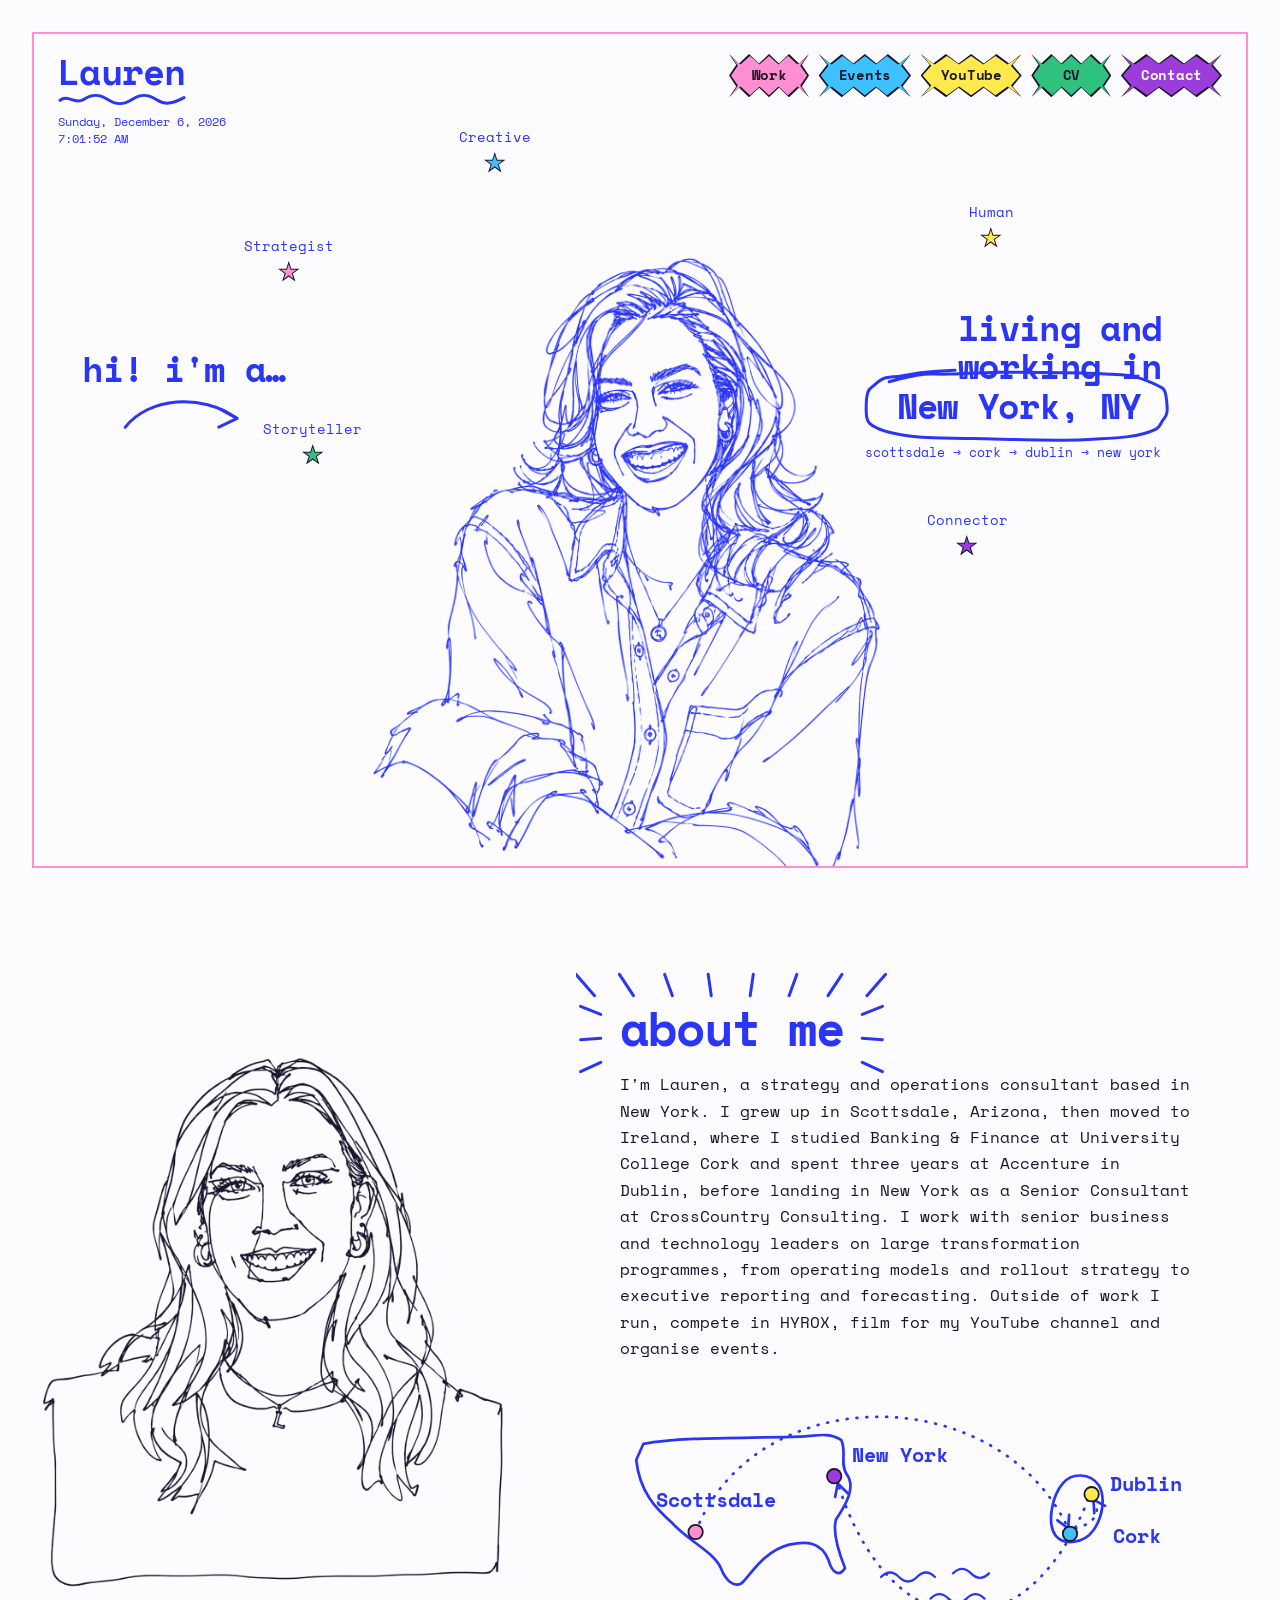
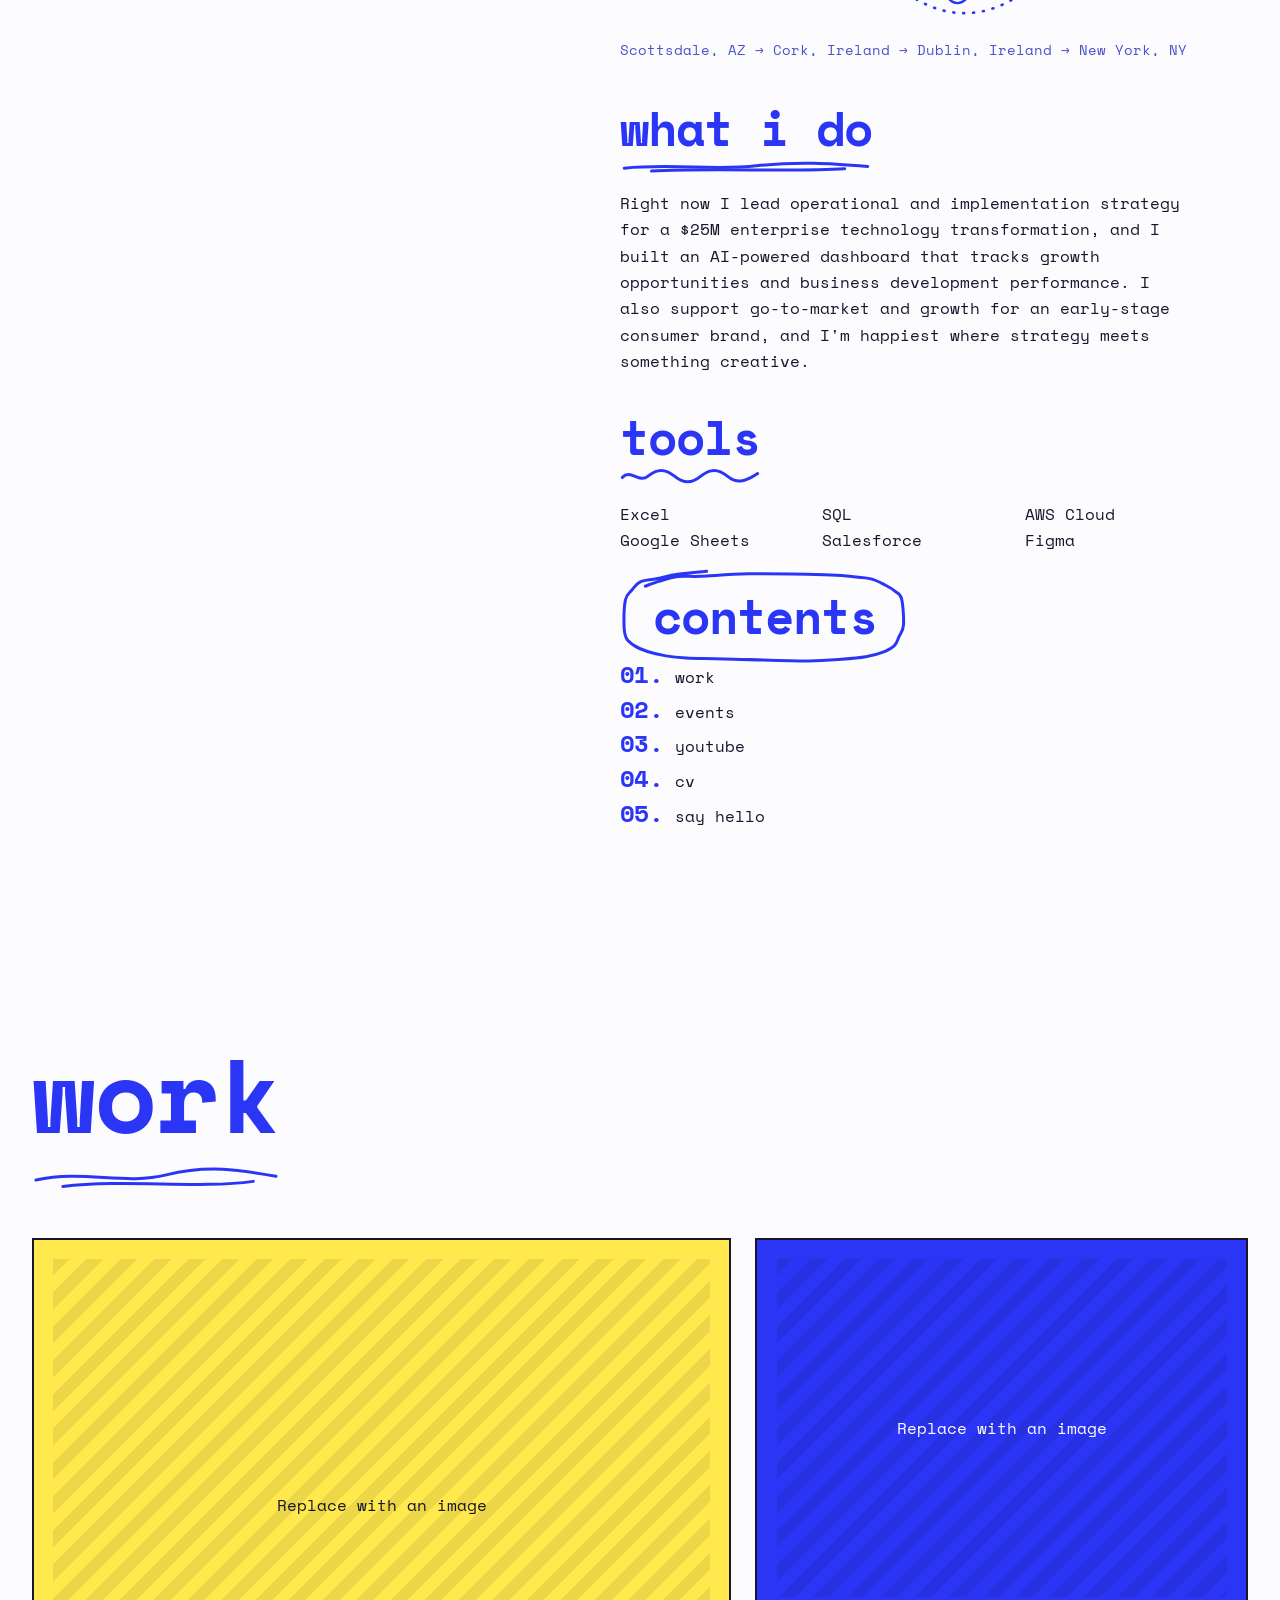
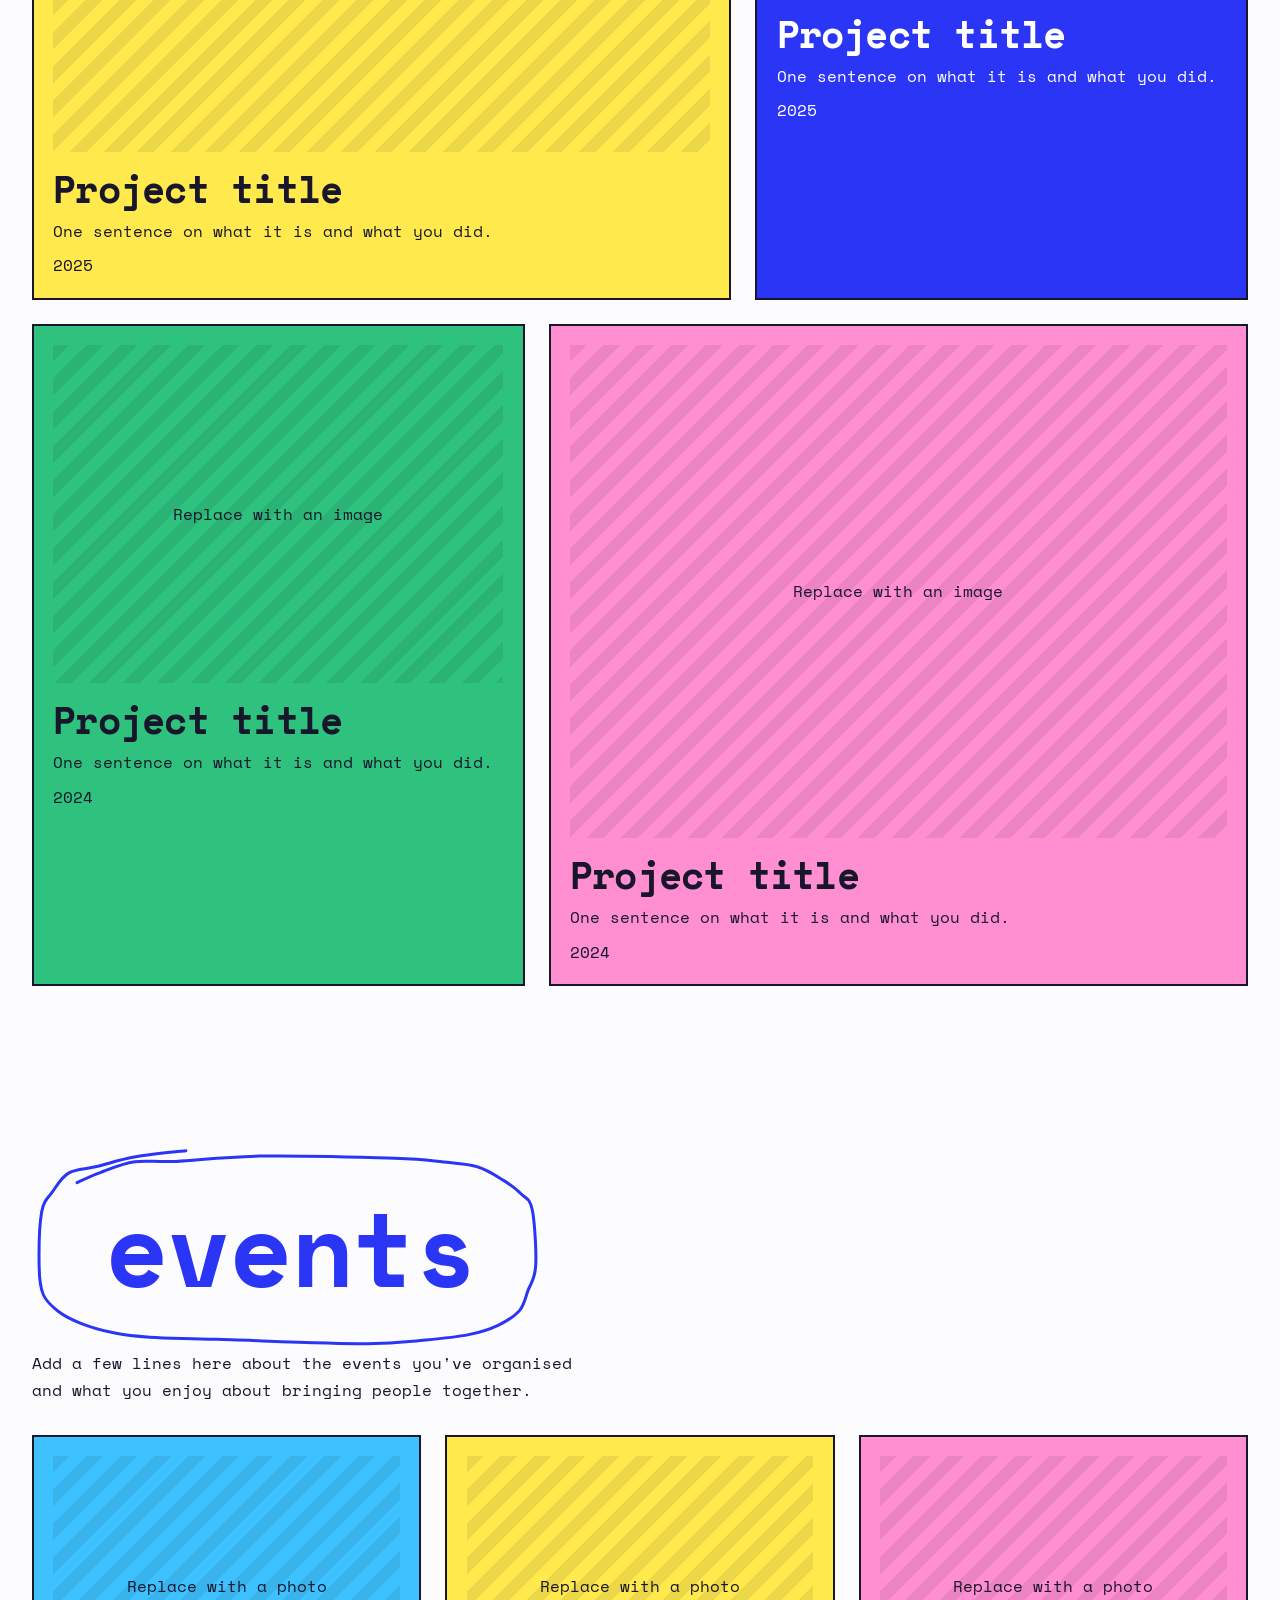
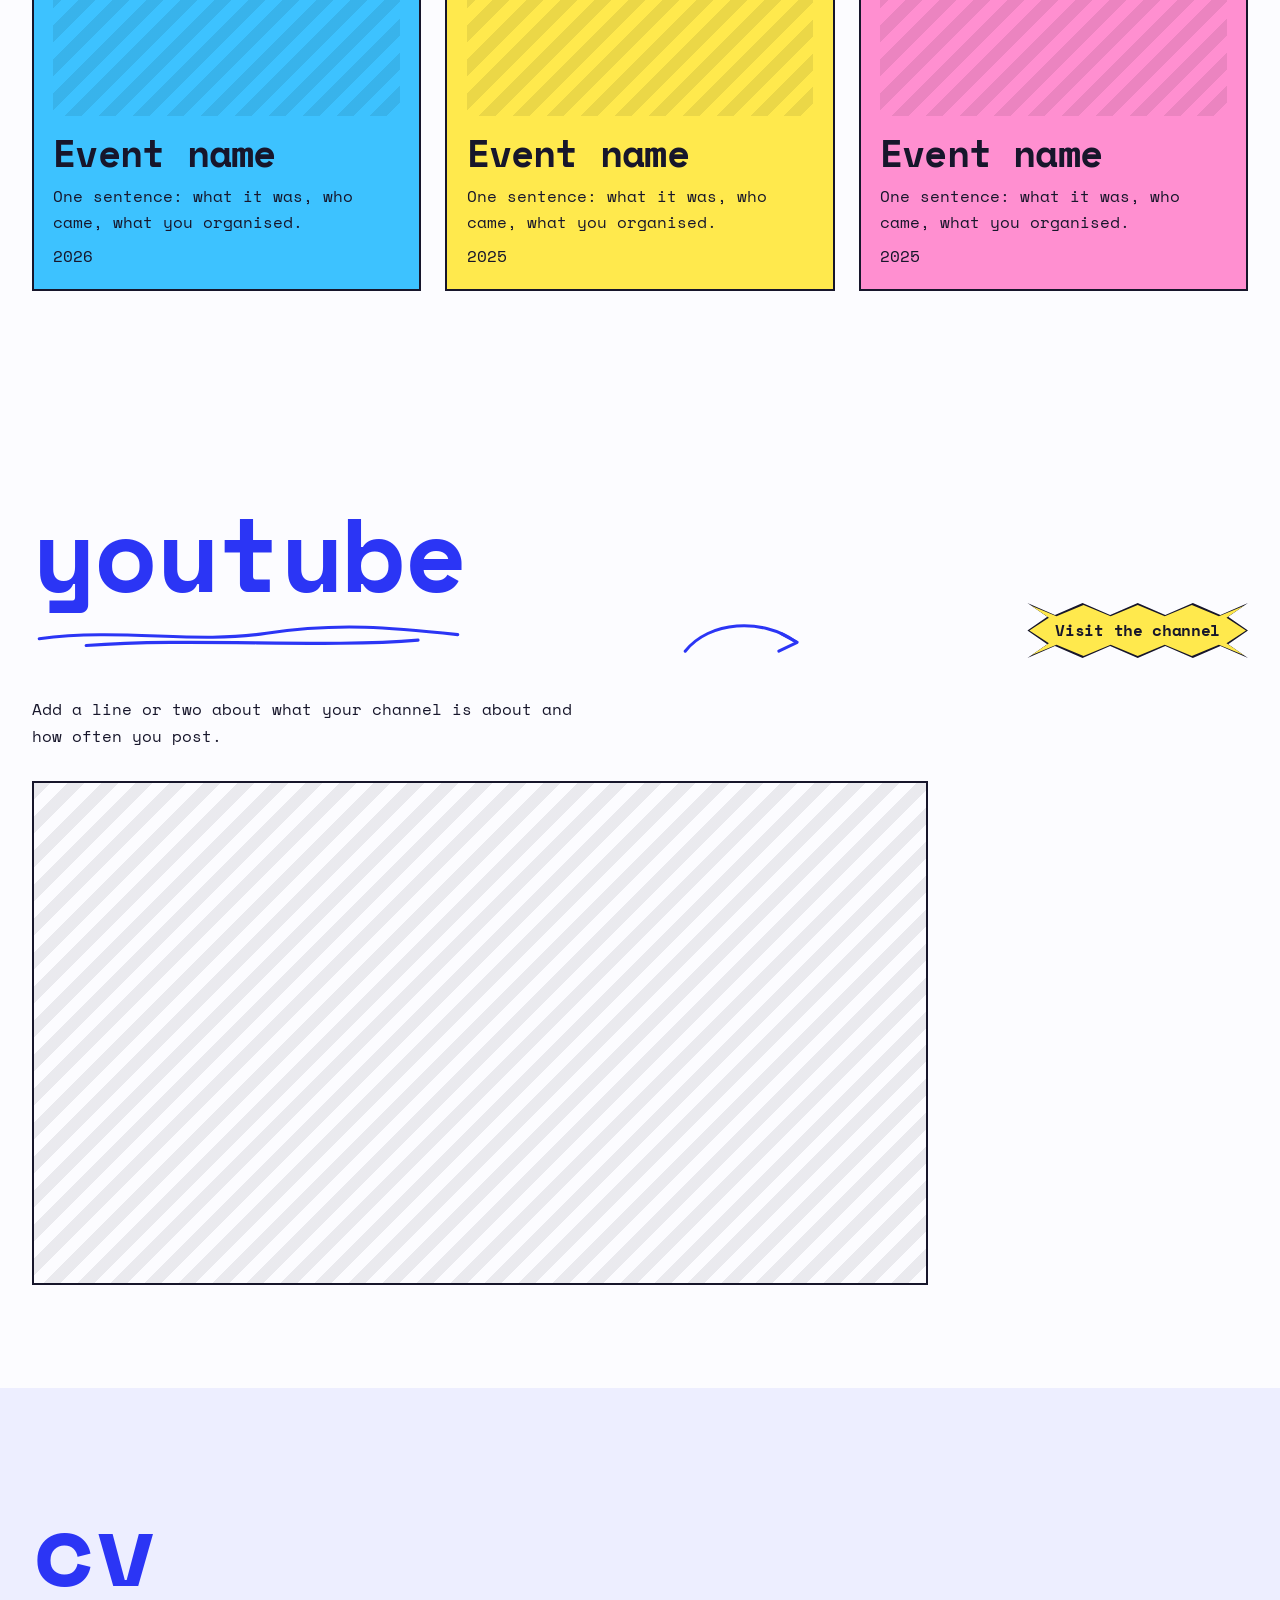
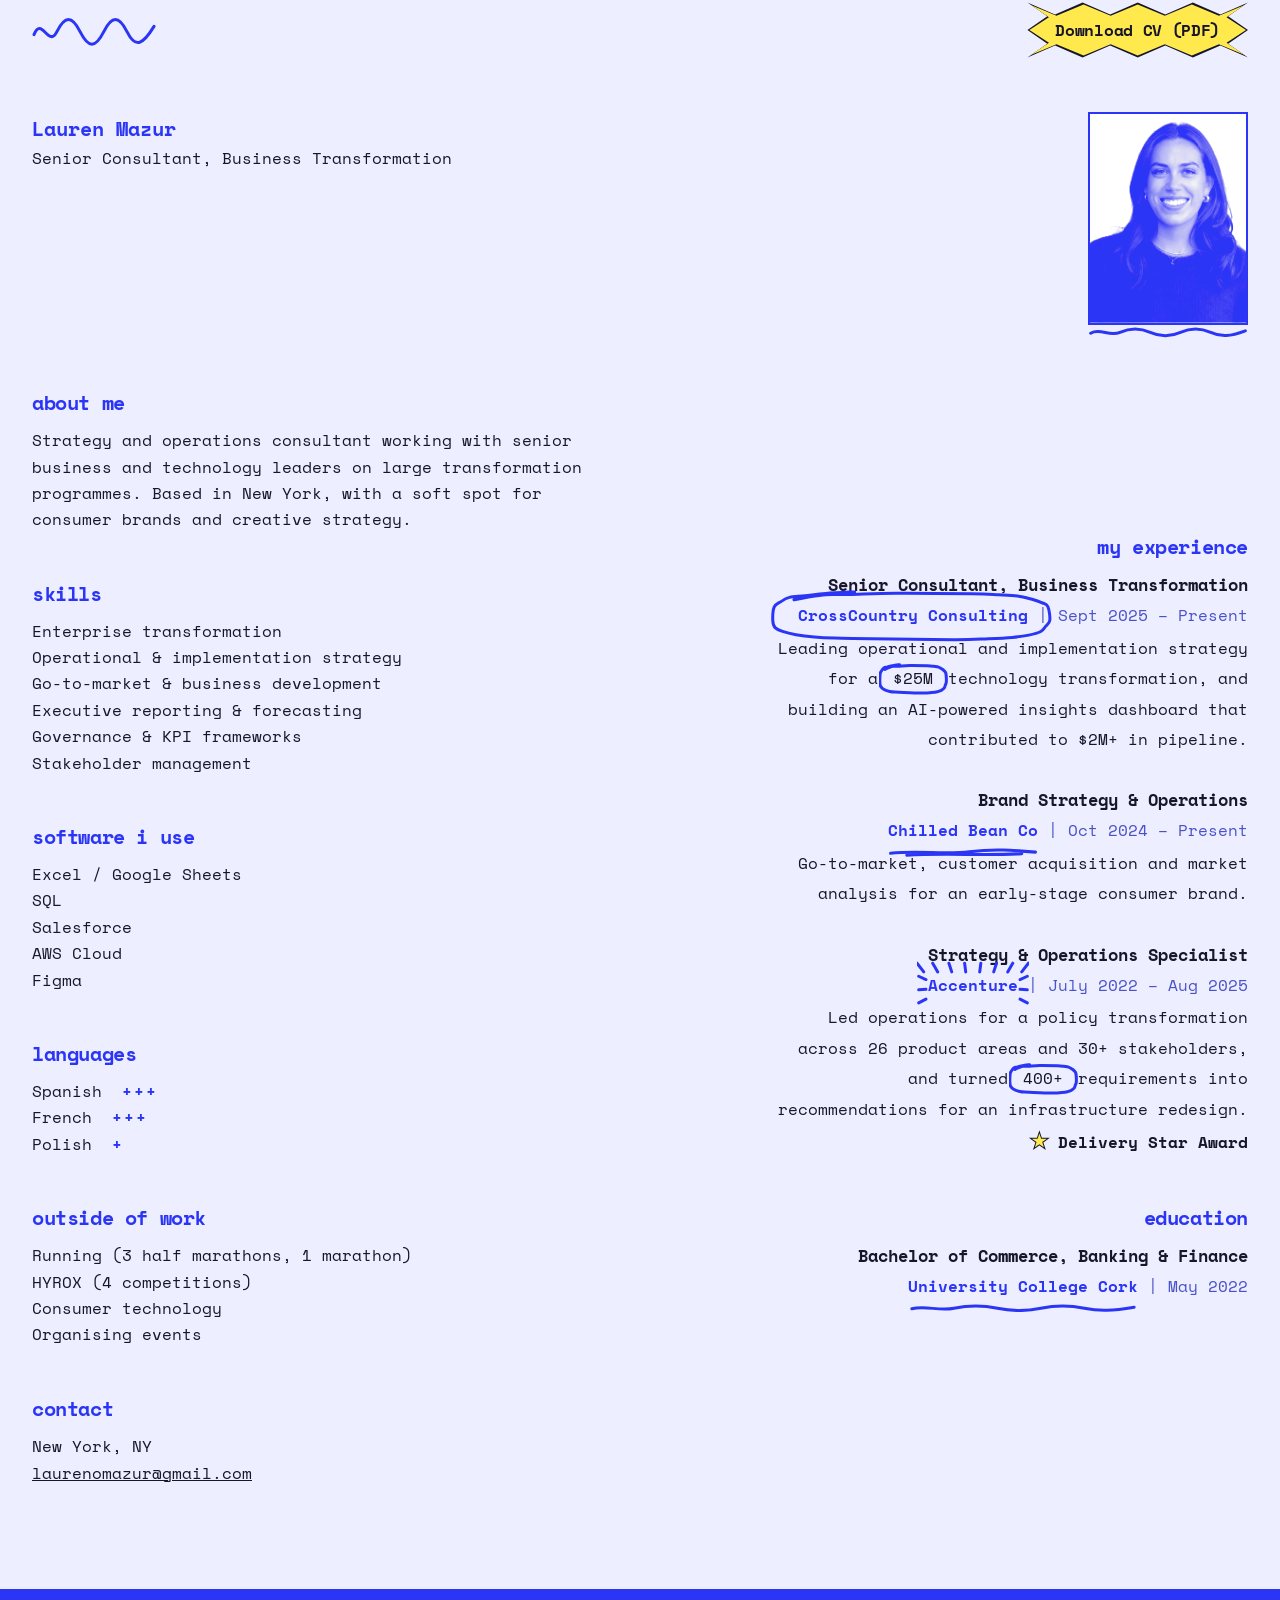
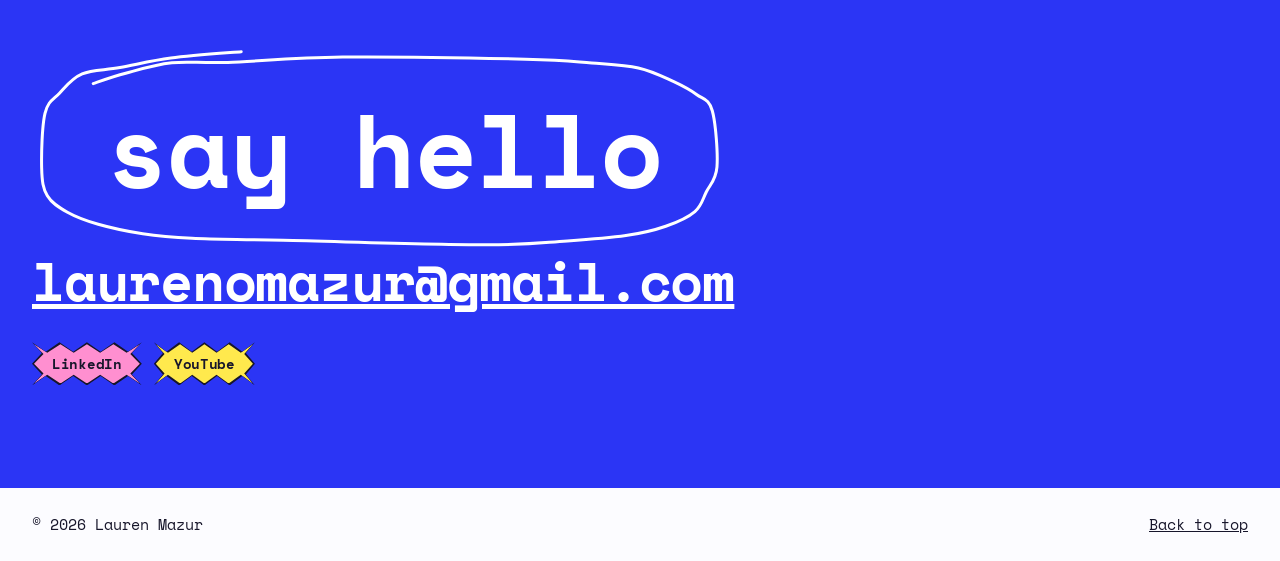
==== index.html @ 2ba026bc "Add files via upload" ====
<!DOCTYPE html>
<html lang="en">
<head>
  <meta charset="utf-8">
  <meta name="viewport" content="width=device-width, initial-scale=1">

  <!-- EDIT: the title shows in the browser tab and in Google results -->
  <title>Lauren Mazur | Portfolio</title>
  <meta name="description" content="Strategy, creative work, events and CV of Lauren Mazur.">

  <!-- Fonts from Google Fonts (free): Space Mono for everything -->
  <link rel="preconnect" href="https://fonts.googleapis.com">
  <link rel="preconnect" href="https://fonts.gstatic.com" crossorigin>
  <link href="https://fonts.googleapis.com/css2?family=Space+Mono:wght@400;700&display=swap" rel="stylesheet">

  <link rel="stylesheet" href="style.css">
</head>

<body>
  <a class="skip" href="#work">Skip to work</a>

  <!-- ==================================================
       HERO: portrait in the middle, words and stars dotted around it
       ================================================== -->
  <header class="hero" id="top">
    <div class="stage">

      <!-- Top left: your name and a live date and time (script.js fills these in) -->
      <div class="stage__logo">
        <h1 class="logo doodle-host"><a href="#top">Lauren</a><span class="doodle doodle--squiggle" aria-hidden="true"></span></h1>
        <p class="clock" aria-hidden="true"><span id="date"></span><br><span id="time"></span></p>
      </div>

      <!-- Top right: the coloured sticker buttons -->
      <nav class="stage__nav" aria-label="Main">
        <a class="sticker sticker--pink"   href="#work">Work</a>
        <a class="sticker sticker--sky"    href="#events">Events</a>
        <a class="sticker sticker--butter" href="#youtube">YouTube</a>
        <a class="sticker sticker--mint"   href="#cv">CV</a>
        <a class="sticker sticker--violet" href="#contact">Contact</a>
      </nav>

      <!-- The handwritten notes either side of the portrait -->
      <p class="note note--left">hi! i'm a…<span class="doodle doodle--arrow" aria-hidden="true"></span></p>
      <p class="note note--right">living and working in <span class="circled">New York, NY<span class="doodle doodle--oval" aria-hidden="true"></span></span><span class="note__route">scottsdale → cork → dublin → new york</span></p>

      <!-- The five words dotted around you. Change the text, keep the star. -->
      <ul class="tags">
        <li class="tag tag--1"><span>Strategist</span><span class="tag__star" aria-hidden="true">★</span></li>
        <li class="tag tag--2"><span>Creative</span><span class="tag__star" aria-hidden="true">★</span></li>
        <li class="tag tag--3"><span>Human</span><span class="tag__star" aria-hidden="true">★</span></li>
        <li class="tag tag--4"><span>Storyteller</span><span class="tag__star" aria-hidden="true">★</span></li>
        <li class="tag tag--5"><span>Connector</span><span class="tag__star" aria-hidden="true">★</span></li>
      </ul>

      <!-- Your drawing, in cobalt lines on white -->
      <img class="stage__portrait" src="portrait-cobalt.png" width="1122" height="1402"
           alt="Line drawing portrait of Lauren, laughing">
    </div>
  </header>

  <main>

    <!-- ==================================================
         ABOUT: second drawing on the left, handwritten headings on the right
         ================================================== -->
    <section id="about" class="section about">
      <figure class="about__portrait">
        <img src="portrait-about.png" width="1122" height="1402"
             alt="Line drawing portrait of Lauren with long hair, hoop earrings and an L necklace">
      </figure>

      <div class="about__text">

        <h2 class="hand-title doodle-host">about me<span class="doodle doodle--burst" aria-hidden="true"></span></h2>
        <!-- EDIT: check this reads like you -->
        <p>I'm Lauren, a strategy and operations consultant based in New York. I grew up in
           Scottsdale, Arizona, then moved to Ireland, where I studied Banking &amp; Finance at
           University College Cork and spent three years at Accenture in Dublin, before landing in
           New York as a Senior Consultant at CrossCountry Consulting. I work with senior business
           and technology leaders on large transformation programmes, from operating models and
           rollout strategy to executive reporting and forecasting. Outside of work I run, compete
           in HYROX, film for my YouTube channel and organise events.</p>

        <figure class="journey">
          <svg viewBox="0 0 640 260" role="img" aria-label="Hand-drawn map: Scottsdale, Arizona to Cork, then Dublin in Ireland, then New York">
            <g fill="none" stroke="currentColor" stroke-width="3" stroke-linecap="round" stroke-linejoin="round">
              <path d="M18 70 L26 52 C70 44, 140 46, 200 44 C214 44, 232 38, 246 48 C252 62, 244 74, 252 86 C262 100, 252 118, 240 136 C236 150, 242 170, 250 190 C244 200, 236 196, 232 182 C224 160, 206 160, 188 164 C164 170, 150 190, 138 204 C130 214, 118 206, 112 190 C104 172, 76 160, 58 140 C40 124, 22 106, 18 70 Z"/>
              <path d="M492 96 C502 84, 522 84, 532 98 C540 112, 536 134, 526 148 C516 162, 494 166, 484 154 C474 140, 480 110, 492 96 Z"/>
              <path d="M290 200 q10 -10 20 0 t20 0 t20 0" stroke-width="2.5"/><path d="M345 224 q10 -10 20 0 t20 0 t20 0" stroke-width="2.5"/><path d="M370 196 q10 -10 20 0 t20 0" stroke-width="2.5"/>
              <path d="M84 150 C150 -20, 420 -20, 498 146" stroke-dasharray="1 10"/>
              <path d="M506 146 C530 140, 534 126, 526 114" stroke-dasharray="1 10"/>
              <path d="M520 114 C450 290, 300 280, 242 96" stroke-dasharray="1 10"/>
              <path d="M499 131 L498 146 L486 137"/><path d="M527 129 L526 114 L539 121"/><path d="M239 111 L242 96 L253 107"/>
            </g>
            <circle cx="84" cy="150" r="8" fill="#FF8FD0" stroke="#17162B" stroke-width="2"/><circle cx="500" cy="152" r="8" fill="#3DC2FF" stroke="#17162B" stroke-width="2"/><circle cx="524" cy="108" r="8" fill="#FFE94D" stroke="#17162B" stroke-width="2"/><circle cx="238" cy="88" r="8" fill="#9B3DDB" stroke="#17162B" stroke-width="2"/>
            <g fill="currentColor" font-family="Space Mono, monospace" font-size="22" font-weight="700">
              <text x="40" y="122">Scottsdale</text>
              <text x="258" y="72">New York</text>
              <text x="544" y="104">Dublin</text>
              <text x="548" y="162">Cork</text>
            </g>
          </svg>
          <figcaption>Scottsdale, AZ → Cork, Ireland → Dublin, Ireland → New York, NY</figcaption>
        </figure>

        <h2 class="hand-title doodle-host">what i do<span class="doodle doodle--underline" aria-hidden="true"></span></h2>
        <p>Right now I lead operational and implementation strategy for a $25M enterprise
           technology transformation, and I built an AI-powered dashboard that tracks growth
           opportunities and business development performance. I also support go-to-market
           and growth for an early-stage consumer brand, and I'm happiest where strategy meets
           something creative.</p>

        <h2 class="hand-title doodle-host">tools<span class="doodle doodle--squiggle" aria-hidden="true"></span></h2>
        <ul class="tools">
          <li>Excel</li>
          <li>Google Sheets</li>
          <li>SQL</li>
          <li>Salesforce</li>
          <li>AWS Cloud</li>
          <li>Figma</li>
        </ul>

        <h2 class="hand-title hand-title--oval doodle-host">contents<span class="doodle doodle--oval" aria-hidden="true"></span></h2>
        <!-- These link to the sections further down the page -->
        <ol class="contents">
          <li><a href="#work"><span class="contents__n">01.</span>work</a></li>
          <li><a href="#events"><span class="contents__n">02.</span>events</a></li>
          <li><a href="#youtube"><span class="contents__n">03.</span>youtube</a></li>
          <li><a href="#cv"><span class="contents__n">04.</span>cv</a></li>
          <li><a href="#contact"><span class="contents__n">05.</span>say hello</a></li>
        </ol>
      </div>
    </section>

    <!-- ==================================================
         WORK (creative projects)
         ================================================== -->
    <section id="work" class="section">
      <h2 class="hand-title hand-title--big doodle-host">work<span class="doodle doodle--underline" aria-hidden="true"></span></h2>

      <div class="work-grid">

        <!-- EDIT each tile: title, description, year, and the link (href).
             To add an image: delete the <div class="tile__media">…</div> block and put
             <div class="tile__media"><img src="your-file.jpg" alt="Describe the image"></div>
             in its place. Upload the image file next to index.html. -->
        <a id="project-1" class="tile tile--7 tile--butter" href="#">
          <div class="tile__media">Replace with an image</div>
          <h3 class="tile__title">Project title</h3>
          <p class="tile__text">One sentence on what it is and what you did.</p>
          <p class="tile__year">2025</p>
        </a>

        <a id="project-2" class="tile tile--5 tile--cobalt" href="#">
          <div class="tile__media">Replace with an image</div>
          <h3 class="tile__title">Project title</h3>
          <p class="tile__text">One sentence on what it is and what you did.</p>
          <p class="tile__year">2025</p>
        </a>

        <a id="project-3" class="tile tile--5 tile--mint" href="#">
          <div class="tile__media">Replace with an image</div>
          <h3 class="tile__title">Project title</h3>
          <p class="tile__text">One sentence on what it is and what you did.</p>
          <p class="tile__year">2024</p>
        </a>

        <a id="project-4" class="tile tile--7 tile--pink" href="#">
          <div class="tile__media">Replace with an image</div>
          <h3 class="tile__title">Project title</h3>
          <p class="tile__text">One sentence on what it is and what you did.</p>
          <p class="tile__year">2024</p>
        </a>

      </div>
    </section>

    <!-- ==================================================
         EVENTS (space for the events you've organised)
         ================================================== -->
    <section id="events" class="section">
      <h2 class="hand-title hand-title--big hand-title--oval doodle-host">events<span class="doodle doodle--oval" aria-hidden="true"></span></h2>

      <!-- EDIT: a few lines on the events you organise and why you love it -->
      <p class="section__intro">Add a few lines here about the events you've organised and what you
         enjoy about bringing people together.</p>

      <div class="work-grid">
        <!-- EDIT each tile: event name, a sentence on what it was, the year, and a link if there is one.
             Copy a whole tile to add more. Add photos the same way as in the Work section. -->
        <a class="tile tile--4 tile--sky" href="#">
          <div class="tile__media">Replace with a photo</div>
          <h3 class="tile__title">Event name</h3>
          <p class="tile__text">One sentence: what it was, who came, what you organised.</p>
          <p class="tile__year">2026</p>
        </a>

        <a class="tile tile--4 tile--butter" href="#">
          <div class="tile__media">Replace with a photo</div>
          <h3 class="tile__title">Event name</h3>
          <p class="tile__text">One sentence: what it was, who came, what you organised.</p>
          <p class="tile__year">2025</p>
        </a>

        <a class="tile tile--4 tile--pink" href="#">
          <div class="tile__media">Replace with a photo</div>
          <h3 class="tile__title">Event name</h3>
          <p class="tile__text">One sentence: what it was, who came, what you organised.</p>
          <p class="tile__year">2025</p>
        </a>
      </div>
    </section>

    <!-- ==================================================
         YOUTUBE
         ================================================== -->
    <section id="youtube" class="section">
      <div class="cv__head">
        <h2 class="hand-title hand-title--big doodle-host">youtube<span class="doodle doodle--underline" aria-hidden="true"></span></h2>
        <span class="doodle doodle--arrow doodle--between" aria-hidden="true"></span>
        <!-- EDIT: your channel link -->
        <a class="sticker sticker--butter sticker--large" href="https://www.youtube.com/@laurenmzr">Visit the channel</a>
      </div>

      <!-- EDIT: a line or two on what your channel is about -->
      <p class="section__intro">Add a line or two about what your channel is about and how often you post.</p>

      <!-- Shows your latest uploads in one player (it lets viewers skip through your videos).
           To show one specific video instead, use:
           src="https://www.youtube.com/embed/VIDEO_ID"
           where VIDEO_ID is the bit after "v=" in the video's web address. -->
      <div class="videos videos--single">
        <div class="video">
          <iframe src="https://www.youtube.com/embed/videoseries?list=UUQfGIuvLhqQfSs390sJ_-EA"
                  title="Lauren Mazur on YouTube" loading="lazy"
                  allow="accelerometer; encrypted-media; picture-in-picture; fullscreen"
                  allowfullscreen></iframe>
        </div>
      </div>
    </section>

    <!-- ==================================================
         CV
         ================================================== -->
    <section id="cv" class="band band--tint">
      <div class="section">
        <div class="cv__head">
          <h2 class="hand-title hand-title--big doodle-host">cv<span class="doodle doodle--squiggle" aria-hidden="true"></span></h2>
          <!-- Put your CV file in the same place as index.html and name it cv.pdf -->
          <a class="sticker sticker--butter sticker--large" href="cv.pdf" download>Download CV (PDF)</a>
        </div>

        <div class="cv2">

          <!-- Top: name and role on the left, a small framed portrait on the right -->
          <div class="cv2__top">
            <div>
              <p class="cv2__name">Lauren Mazur</p>
              <p class="cv2__role">Senior Consultant, Business Transformation</p>
            </div>
            <figure class="cv2__photo">
              <div class="cv2__frame">
                <img src="photo-lauren.jpg" width="900" height="881" alt="Photo of Lauren smiling">
              </div>
              <span class="doodle doodle--squiggle" aria-hidden="true"></span>
            </figure>
          </div>

          <div class="cv2__cols">

            <!-- LEFT column: the quick facts -->
            <div class="cv2__left">
              <div>
                <h3 class="cv2__h">about me</h3>
                <p>Strategy and operations consultant working with senior business and technology
                   leaders on large transformation programmes. Based in New York, with a soft spot
                   for consumer brands and creative strategy.</p>
              </div>

              <div>
                <h3 class="cv2__h">skills</h3>
                <ul class="plain">
                  <li>Enterprise transformation</li>
                  <li>Operational &amp; implementation strategy</li>
                  <li>Go-to-market &amp; business development</li>
                  <li>Executive reporting &amp; forecasting</li>
                  <li>Governance &amp; KPI frameworks</li>
                  <li>Stakeholder management</li>
                </ul>
              </div>

              <div>
                <h3 class="cv2__h">software i use</h3>
                <ul class="plain">
                  <li>Excel / Google Sheets</li>
                  <li>SQL</li>
                  <li>Salesforce</li>
                  <li>AWS Cloud</li>
                  <li>Figma</li>
                </ul>
              </div>

              <div>
                <h3 class="cv2__h">languages</h3>
                <ul class="plain langs">
                  <li><span>Spanish</span><span class="plus" aria-label="Intermediate">+++</span></li>
                  <li><span>French</span><span class="plus" aria-label="Intermediate">+++</span></li>
                  <li><span>Polish</span><span class="plus" aria-label="Elementary">+</span></li>
                </ul>
              </div>

              <div>
                <h3 class="cv2__h">outside of work</h3>
                <ul class="plain">
                  <li>Running (3 half marathons, 1 marathon)</li>
                  <li>HYROX (4 competitions)</li>
                  <li>Consumer technology</li>
                  <li>Organising events</li>
                </ul>
              </div>

              <div>
                <h3 class="cv2__h">contact</h3>
                <p class="cv2__contact">New York, NY<br>
                  <a href="mailto:laurenomazur@gmail.com">laurenomazur@gmail.com</a></p>
              </div>
            </div>

            <!-- RIGHT column: experience and education, right-aligned.
                 To swap a company name for its logo, see the note in style.css ("LOGO DOODLES"). -->
            <div class="cv2__right">
              <div>
                <h3 class="cv2__h">my experience</h3>

                <article class="xp">
                  <h4 class="xp__role">Senior Consultant, Business Transformation</h4>
                  <p class="xp__where"><span class="company">CrossCountry Consulting<span class="doodle doodle--oval" aria-hidden="true"></span></span> | Sept 2025 – Present</p>
                  <p class="xp__text">Leading operational and implementation strategy for a
                    <span class="circled">$25M<span class="doodle doodle--oval" aria-hidden="true"></span></span>
                    technology transformation, and building an AI-powered insights dashboard that
                    contributed to $2M+ in pipeline.</p>
                </article>

                <article class="xp">
                  <h4 class="xp__role">Brand Strategy &amp; Operations</h4>
                  <p class="xp__where"><span class="company">Chilled Bean Co<span class="doodle doodle--underline" aria-hidden="true"></span></span> | Oct 2024 – Present</p>
                  <p class="xp__text">Go-to-market, customer acquisition and market analysis for an
                    early-stage consumer brand.</p>
                </article>

                <article class="xp">
                  <h4 class="xp__role">Strategy &amp; Operations Specialist</h4>
                  <p class="xp__where"><span class="company">Accenture<span class="doodle doodle--burst" aria-hidden="true"></span></span> | July 2022 – Aug 2025</p>
                  <p class="xp__text">Led operations for a policy transformation across 26 product areas
                    and 30+ stakeholders, and turned
                    <span class="circled">400+<span class="doodle doodle--oval" aria-hidden="true"></span></span>
                    requirements into recommendations for an infrastructure redesign.</p>
                  <p class="xp__award"><span class="award__star" aria-hidden="true">★</span> Delivery Star Award</p>
                </article>
              </div>

              <div>
                <h3 class="cv2__h">education</h3>
                <article class="xp">
                  <h4 class="xp__role">Bachelor of Commerce, Banking &amp; Finance</h4>
                  <p class="xp__where"><span class="company">University College Cork<span class="doodle doodle--squiggle" aria-hidden="true"></span></span> | May 2022</p>
                </article>
              </div>
            </div>
          </div>
        </div>
      </div>
    </section>

    <!-- ==================================================
         CONTACT
         ================================================== -->
    <section id="contact" class="band band--cobalt">
      <div class="section">
        <h2 class="hand-title hand-title--big hand-title--oval doodle-host">say hello<span class="doodle doodle--oval" aria-hidden="true"></span></h2>
        <!-- EDIT: your email (twice: in the link and in the text) -->
        <a class="contact__email" href="mailto:laurenomazur@gmail.com">laurenomazur@gmail.com</a>
        <div class="contact__links">
          <!-- EDIT: your links -->
          <a class="sticker sticker--pink"   href="https://www.linkedin.com/in/your-name">LinkedIn</a>
          <a class="sticker sticker--butter" href="https://www.youtube.com/@laurenmzr">YouTube</a>
        </div>
      </div>
    </section>
  </main>

  <footer class="footer">
    <p>&copy; <span id="year">2026</span> Lauren Mazur</p>
    <a href="#top">Back to top</a>
  </footer>

  <script src="script.js"></script>
</body>
</html>
---- style.css ----
/* =========================================================
   TOKENS: change colours and fonts here and the whole site updates
   ========================================================= */
:root {
  --cobalt: #2B35F5;     /* the anchor colour */
  --paper:  #FCFCFF;
  --tint:   #EDEEFF;     /* very light cobalt, for the CV band */
  --ink:    #17162B;
  --pink:   #FF8FD0;
  --sky:    #3DC2FF;
  --butter: #FFE94D;
  --mint:   #2EC27E;
  --violet: #9B3DDB;
  --muted:  #4A52C9;

  --font-hand: "Space Mono", ui-monospace, Menlo, monospace;
  --font-body: "Space Mono", ui-monospace, Menlo, monospace;

  --gutter: clamp(.75rem, 2.5vw, 2rem);

  /* The zig-zag outline used by the sticker buttons */
  --d-oval: url("data:image/svg+xml,%3Csvg%20xmlns='http://www.w3.org/2000/svg'%20viewBox='-5%20-5%20210%20110'%20preserveAspectRatio='none'%3E%3Cg%20fill='none'%20stroke='black'%20stroke-width='3'%20stroke-linecap='round'%20stroke-linejoin='round'%3E%3Cpath%20d='M13.3%2017.0%20C14.9%2016.1,%2019.1%2013.5,%2023.0%2011.8%20C26.9%2010.0,%2031.7%207.4,%2036.8%206.5%20C41.9%205.6,%2045.0%206.8,%2053.5%206.3%20C62.0%205.8,%2073.0%203.9,%2087.8%203.6%20C102.6%203.4,%20130.0%204.2,%20142.4%204.7%20C154.8%205.2,%20156.6%205.9,%20162.2%206.6%20C167.8%207.3,%20172.1%207.5,%20176.1%209.1%20C180.2%2010.6,%20183.8%2013.8,%20186.7%2016.0%20C189.6%2018.3,%20191.7%2020.2,%20193.6%2022.6%20C195.5%2025.0,%20197.2%2024.6,%20198.2%2030.7%20C199.2%2036.7,%20199.9%2052.2,%20199.6%2059.0%20C199.3%2065.8,%20197.5%2067.9,%20196.4%2071.7%20C195.3%2075.4,%20195.0%2078.7,%20193.0%2081.6%20C191.0%2084.5,%20187.7%2087.0,%20184.3%2089.0%20C180.9%2091.0,%20177.3%2092.5,%20172.4%2093.7%20C167.5%2094.9,%20162.0%2095.6,%20154.9%2096.4%20C147.8%2097.1,%20144.0%2098.4,%20129.9%2098.3%20C115.7%2098.2,%2084.5%2096.6,%2070.0%2096.1%20C55.4%2095.5,%2049.7%2095.6,%2042.8%2095.0%20C35.8%2094.5,%2032.8%2094.0,%2028.1%2092.8%20C23.5%2091.6,%2018.5%2089.8,%2014.8%2088.0%20C11.0%2086.1,%208.1%2084.3,%205.6%2081.9%20C3.1%2079.5,%200.9%2077.3,%20-0.4%2073.6%20C-1.7%2069.9,%20-2.0%2066.4,%20-2.1%2059.5%20C-2.2%2052.5,%20-2.0%2038.3,%20-1.1%2032.0%20C-0.2%2025.7,%201.4%2025.1,%203.3%2021.7%20C5.1%2018.4,%207.0%2014.2,%2010.0%2012.1%20C13.0%209.9,%2016.9%2010.3,%2021.3%208.9%20C25.7%207.6,%2030.5%205.4,%2036.5%204.1%20C42.6%202.7,%2054.0%201.4,%2057.5%200.9'%20vector-effect='non-scaling-stroke'/%3E%3C/g%3E%3C/svg%3E");
  --d-underline: url("data:image/svg+xml,%3Csvg%20xmlns='http://www.w3.org/2000/svg'%20viewBox='0%200%20240%2024'%20preserveAspectRatio='none'%3E%3Cg%20fill='none'%20stroke='black'%20stroke-width='3'%20stroke-linecap='round'%20stroke-linejoin='round'%3E%3Cpath%20d='M4%2014%20C%2050%206,%2090%2018,%20130%2010%20S%20200%206,%20236%2011'%20vector-effect='non-scaling-stroke'/%3E%3Cpath%20d='M30%2019%20C%2090%2013,%20160%2021,%20214%2015'%20vector-effect='non-scaling-stroke'/%3E%3C/g%3E%3C/svg%3E");
  --d-squiggle: url("data:image/svg+xml,%3Csvg%20xmlns='http://www.w3.org/2000/svg'%20viewBox='0%200%20180%2030'%20preserveAspectRatio='none'%3E%3Cg%20fill='none'%20stroke='black'%20stroke-width='3'%20stroke-linecap='round'%20stroke-linejoin='round'%3E%3Cpath%20d='M3%2018%20C%2014%204,%2024%2028,%2036%2016%20S%2058%204,%2070%2016%20S%2092%2028,%20104%2016%20S%20126%204,%20138%2016%20S%20160%2026,%20177%2012'%20vector-effect='non-scaling-stroke'/%3E%3C/g%3E%3C/svg%3E");
  --d-arrow: url("data:image/svg+xml,%3Csvg%20xmlns='http://www.w3.org/2000/svg'%20viewBox='0%200%20160%2060'%20preserveAspectRatio='xMidYMid%20meet'%3E%3Cg%20fill='none'%20stroke='black'%20stroke-width='3'%20stroke-linecap='round'%20stroke-linejoin='round'%3E%3Cpath%20d='M4%2044%20C%2034%206,%20100%202,%20142%2032'%20vector-effect='non-scaling-stroke'/%3E%3Cpath%20d='M124%2022%20L144%2033%20L121%2044'%20vector-effect='non-scaling-stroke'/%3E%3C/g%3E%3C/svg%3E");
  --d-burst: url("data:image/svg+xml,%3Csvg%20xmlns='http://www.w3.org/2000/svg'%20viewBox='0%200%20200%2090'%20preserveAspectRatio='none'%3E%3Cg%20fill='none'%20stroke='black'%20stroke-width='3'%20stroke-linecap='round'%20stroke-linejoin='round'%3E%3Cpath%20d='M12%2020%20L-0%204'%20vector-effect='non-scaling-stroke'/%3E%3Cpath%20d='M37%2020%20L28%204'%20vector-effect='non-scaling-stroke'/%3E%3Cpath%20d='M62%2020%20L57%204'%20vector-effect='non-scaling-stroke'/%3E%3Cpath%20d='M87%2020%20L85%204'%20vector-effect='non-scaling-stroke'/%3E%3Cpath%20d='M112%2020%20L114%204'%20vector-effect='non-scaling-stroke'/%3E%3Cpath%20d='M137%2020%20L142%204'%20vector-effect='non-scaling-stroke'/%3E%3Cpath%20d='M162%2020%20L171%204'%20vector-effect='non-scaling-stroke'/%3E%3Cpath%20d='M187%2020%20L199%204'%20vector-effect='non-scaling-stroke'/%3E%3Cpath%20d='M16%2034%20L3%2028'%20vector-effect='non-scaling-stroke'/%3E%3Cpath%20d='M184%2034%20L197%2028'%20vector-effect='non-scaling-stroke'/%3E%3Cpath%20d='M16%2052%20L3%2053'%20vector-effect='non-scaling-stroke'/%3E%3Cpath%20d='M184%2052%20L197%2053'%20vector-effect='non-scaling-stroke'/%3E%3Cpath%20d='M16%2070%20L3%2077'%20vector-effect='non-scaling-stroke'/%3E%3Cpath%20d='M184%2070%20L197%2077'%20vector-effect='non-scaling-stroke'/%3E%3C/g%3E%3C/svg%3E");

  --burst: polygon(0% 0%, 12.5% 22%, 25% 0%, 37.5% 22%, 50% 0%, 62.5% 22%, 75% 0%, 87.5% 22%, 100% 0%, 91% 25%, 100% 50%, 91% 75%, 100% 100%, 87.5% 78%, 75% 100%, 62.5% 78%, 50% 100%, 37.5% 78%, 25% 100%, 12.5% 78%, 0% 100%, 9% 75%, 0% 50%, 9% 25%);
}

/* =========================================================
   BASE
   ========================================================= */
*, *::before, *::after { box-sizing: border-box; }

html { scroll-behavior: smooth; }

body {
  margin: 0;
  background: var(--paper);
  color: var(--ink);
  font-family: var(--font-body);
  font-size: 1.0625rem;
  line-height: 1.55;
}

a { color: inherit; }
img { max-width: 100%; }
::selection { background: var(--butter); color: var(--ink); }

:focus-visible { outline: 3px solid var(--cobalt); outline-offset: 3px; }
.band--cobalt :focus-visible { outline-color: var(--butter); }

.skip { position: absolute; left: -999px; }
.skip:focus {
  left: 1rem; top: 1rem; z-index: 10;
  background: var(--butter); padding: .5rem 1rem;
}

/* =========================================================
   STICKER BUTTONS (zig-zag edge with a dark outline)
   ========================================================= */
.sticker {
  --sticker: var(--pink);
  position: relative;
  isolation: isolate;
  display: inline-grid;
  place-items: center;
  min-width: 5rem;
  padding: .65rem 1.25rem;
  background: var(--ink);              /* this is the outline colour */
  clip-path: var(--burst);
  color: var(--ink);
  font-family: var(--font-body);
  font-size: .85rem;
  font-weight: 500;
  text-decoration: none;
  transition: transform .15s;
}

.sticker::before {
  content: "";
  position: absolute;
  inset: 2px;
  z-index: -1;
  background: var(--sticker);
  clip-path: var(--burst);
}

.sticker--pink   { --sticker: var(--pink); }
.sticker--sky    { --sticker: var(--sky); }
.sticker--butter { --sticker: var(--butter); }
.sticker--mint   { --sticker: var(--mint); }
.sticker--violet { --sticker: var(--violet); color: #fff; }
.sticker--large  { font-size: 1rem; padding: .9rem 1.75rem; }

.sticker:hover { transform: rotate(-4deg) scale(1.06); }
.sticker:focus-visible {
  outline: none;                       /* the outline would be clipped by the zig-zag shape */
  --sticker: #fff;
  text-decoration: underline;
}

/* =========================================================
   HERO (mobile first: everything stacks)
   ========================================================= */
.hero {
  padding: var(--gutter);
  background: var(--paper);
  color: var(--cobalt);
}

.stage {
  position: relative;
  display: flex;
  flex-direction: column;
  gap: 1.25rem;
  min-height: max(36rem, calc(100vh - 2 * var(--gutter)));
  min-height: max(36rem, calc(100svh - 2 * var(--gutter)));
  padding: 1.25rem 1.25rem 0;
  border: 2px solid var(--pink);
  overflow: hidden;
}

.logo {
  margin: 0;
  font-family: var(--font-hand);
  font-size: 2.5rem;
  font-weight: 400;
  line-height: 1;
}
.logo a { text-decoration: none; }

.clock {
  margin: .5rem 0 0;
  font-size: .8rem;
  line-height: 1.4;
}

.stage__nav { display: flex; flex-wrap: wrap; gap: .6rem; }

.note {
  margin: 0;
  color: var(--cobalt);
  font-family: var(--font-hand);
  font-size: clamp(1.75rem, 6vw, 2.5rem);
  line-height: 1.1;
}

.tags {
  display: flex;
  flex-wrap: wrap;
  gap: .5rem 1.5rem;
  margin: 0;
  padding: 0;
  list-style: none;
}
.tag { display: flex; align-items: center; gap: .4rem; font-size: .95rem; }
.tag__star { color: var(--cobalt); }

.stage__portrait {
  align-self: center;
  display: block;
  width: min(85%, 26rem);
  height: auto;
  margin-top: auto;
}

/* =========================================================
   HERO (wide screens: words float around the portrait)
   ========================================================= */
@media (min-width: 56rem) {
  .stage { display: block; padding: 0; }

  .stage__logo { position: absolute; top: 1.25rem; left: 1.5rem; z-index: 2; }
  .stage__nav  { position: absolute; top: 1.25rem; right: 1.5rem; z-index: 2; }

  .note { position: absolute; z-index: 2; font-size: clamp(1.75rem, 2.7vw, 3rem); }
  .note--left  { left: 4%;  top: 38%; }
  .note--right { right: 4%; top: 33%; max-width: 22rem; text-align: right; }

  .tags { display: block; }
  .tag {
    position: absolute;
    flex-direction: column;
    gap: .1rem;
    transform: translate(-50%, -50%);
    text-align: center;
  }
  .tag--1 { left: 21%; top: 27%; }
  .tag--2 { left: 38%; top: 14%; }
  .tag--3 { left: 79%; top: 23%; }
  .tag--4 { left: 23%; top: 49%; }
  .tag--5 { left: 77%; top: 60%; }

  .stage__portrait {
    position: absolute;
    left: 50%;
    bottom: 0;
    width: auto;
    height: min(80%, 52rem, 62vw);
    margin: 0;
    transform: translateX(-50%);
  }
}

/* =========================================================
   SECTIONS
   ========================================================= */
.section {
  max-width: 90rem;
  margin-inline: auto;
  padding: clamp(3rem, 8vw, 7rem) var(--gutter);
}

.band--tint   { background: var(--tint); }
.band--cobalt { background: var(--cobalt); color: #fff; }

.hand-title {
  margin: 0 0 .5rem;
  font-family: var(--font-hand);
  font-size: clamp(2rem, 4vw, 3rem);
  font-weight: 400;
  line-height: 1.1;
}
.hand-title--big {
  font-size: clamp(3rem, 9vw, 6.5rem);
  margin-bottom: clamp(1.25rem, 3vw, 2.5rem);
}

/* =========================================================
   ABOUT (drawing left, text right)
   ========================================================= */
.about {
  display: grid;
  gap: 2rem;
}

.about__portrait { margin: 0; }
.about__portrait img { display: block; width: 100%; max-width: 30rem; height: auto; }

.about__text p { margin: 0 0 2.25rem; max-width: 36rem; }
.about__text .hand-title { margin-top: 0; }

.tools {
  columns: 3;
  column-gap: 2rem;
  margin: 0 0 2.25rem;
  padding: 0;
  list-style: none;
  max-width: 36rem;
}

.contents {
  margin: 0;
  padding: 0;
  list-style: none;
}
.contents a {
  display: inline-flex;
  align-items: baseline;
  gap: .75rem;
  padding-block: .2rem;
  text-decoration: none;
}
.contents a:hover { text-decoration: underline; text-underline-offset: .25em; }
.contents__n { font-family: var(--font-hand); font-size: 1.75rem; line-height: 1; }

@media (min-width: 56rem) {
  .about { grid-template-columns: minmax(0, 5fr) minmax(0, 6fr); gap: 4rem; align-items: start; }
}

/* =========================================================
   WORK GRID
   ========================================================= */
.work-grid {
  display: grid;
  grid-template-columns: repeat(12, 1fr);
  gap: clamp(.75rem, 2vw, 1.5rem);
}

.tile {
  --tile: var(--butter);
  --tile-ink: var(--ink);
  grid-column: span 12;
  display: flex;
  flex-direction: column;
  gap: .5rem;
  padding: clamp(.75rem, 1.5vw, 1.25rem);
  border: 2px solid var(--ink);
  background-color: var(--tile);
  color: var(--tile-ink);
  text-decoration: none;
  transition: background-color .2s, color .2s;
}

.tile--butter { --tile: var(--butter); }
.tile--cobalt { --tile: var(--cobalt); --tile-ink: #fff; }
.tile--mint   { --tile: var(--mint); }
.tile--pink   { --tile: var(--pink); }
.tile--sky    { --tile: var(--sky); }

/* Hover and keyboard focus: the tile flips to dark */
.tile:hover,
.tile:focus-visible {
  --tile: var(--ink);
  --tile-ink: #fff;
}

.tile__media {
  display: grid;
  place-items: center;
  aspect-ratio: 4 / 3;
  margin-bottom: .5rem;
  overflow: hidden;
  font-weight: 500;
  /* striped placeholder, disappears once you add an <img> */
  background: repeating-linear-gradient(135deg, rgba(0,0,0,.08) 0 12px, transparent 12px 24px);
}
.tile__media--wide { aspect-ratio: 21 / 9; }
.tile__media img { width: 100%; height: 100%; object-fit: cover; }

.tile__title {
  margin: 0;
  font-family: var(--font-hand);
  font-size: clamp(1.75rem, 3vw, 2.5rem);
  font-weight: 400;
  line-height: 1.1;
}
.tile__text { margin: 0; max-width: 40rem; }
.tile__year { margin: 0; font-weight: 500; }

@media (min-width: 48rem) {
  .tile--7  { grid-column: span 7; }
  .tile--5  { grid-column: span 5; }
  .tile--12 { grid-column: span 12; }
}

/* =========================================================
   CV
   ========================================================= */
.cv__head {
  display: flex;
  flex-wrap: wrap;
  align-items: flex-end;
  justify-content: space-between;
  gap: 1rem;
}
.cv__head .sticker { margin-bottom: clamp(1.25rem, 3vw, 2.5rem); }

.cv-group {
  display: grid;
  gap: 1rem;
  padding-block: 1.75rem;
  border-top: 2px solid var(--ink);
}

.cv-group__title {
  margin: 0;
  font-family: var(--font-hand);
  font-size: 1.75rem;
  font-weight: 400;
}

.cv-row {
  display: grid;
  grid-template-columns: 1fr;
  gap: .25rem;
  margin-bottom: 1.5rem;
}
.cv-row:last-child { margin-bottom: 0; }

.cv-row__when { margin: 0; color: var(--muted); font-weight: 500; }
.cv-row__what { margin: 0 0 .25rem; font-size: 1.125rem; font-weight: 600; }
.cv-row p { margin: 0; max-width: 40rem; }

.skills {
  display: flex;
  flex-wrap: wrap;
  gap: .5rem;
  margin: 0;
  padding: 0;
  list-style: none;
}
.skills li {
  padding: .2rem .9rem;
  border: 2px solid var(--ink);
  border-radius: 999px;
  font-weight: 500;
}

@media (min-width: 48rem) {
  .cv-group { grid-template-columns: 12rem 1fr; }
}

/* =========================================================
   CONTACT + FOOTER
   ========================================================= */
.contact__email {
  display: inline-block;
  font-family: var(--font-hand);
  font-size: clamp(1.75rem, 7vw, 5rem);
  line-height: 1.1;
  overflow-wrap: anywhere;
}

.contact__links {
  display: flex;
  flex-wrap: wrap;
  gap: .75rem;
  margin-top: 2rem;
}

.footer {
  display: flex;
  justify-content: space-between;
  gap: 1rem;
  padding: 1.5rem var(--gutter);
  font-size: .95rem;
}
.footer p { margin: 0; }

/* =========================================================
   REDUCED MOTION
   ========================================================= */
@media (prefers-reduced-motion: reduce) {
  html { scroll-behavior: auto; }
  .tile, .sticker { transition: none; }
  .sticker:hover { transform: none; }
}


/* =========================================================
   ADDITIONS: events, youtube, fuller CV
   ========================================================= */
.section__intro {
  max-width: 36rem;
  margin: 0 0 2rem;
}

/* three-across tiles (events) */
@media (min-width: 48rem) {
  .tile--4 { grid-column: span 4; }
}

/* youtube */
.videos {
  display: grid;
  gap: clamp(.75rem, 2vw, 1.5rem);
}
.video {
  display: grid;
  place-items: center;
  aspect-ratio: 16 / 9;
  overflow: hidden;
  border: 2px solid var(--ink);
  background: repeating-linear-gradient(135deg, rgba(23,22,43,.08) 0 12px, transparent 12px 24px);
  font-weight: 500;
  text-decoration: none;
}
a.video:hover { background: var(--butter); }
.video iframe { width: 100%; height: 100%; border: 0; }

@media (min-width: 48rem) {
  .videos { grid-template-columns: repeat(3, 1fr); }
}

/* CV details */
.cv-row .cv-row__where { margin: 0 0 .5rem; color: var(--muted); }
.cv-list { margin: 0; padding-left: 1.1rem; max-width: 44rem; }
.cv-list li { margin-bottom: .4rem; }

.skills-label { margin: 1.25rem 0 .5rem; font-weight: 600; }
.skills-label--first { margin-top: 0; }


/* =========================================================
   TYPE: Space Mono, bold lowercase headings (blue slide-deck look)
   ========================================================= */
body { font-size: 1rem; line-height: 1.65; }

.logo, .note, .hand-title, .tile__title, .cv-group__title,
.contents__n, .contact__email, .sticker {
  font-weight: 700;
  letter-spacing: -0.02em;
}

.hand-title, .cv-group__title, .contents__n { color: var(--cobalt); }
.band--cobalt .hand-title { color: #fff; }

.logo { font-size: 2.25rem; }
.clock { font-size: .75rem; }
.tag { font-size: .85rem; }
.contact__email { font-size: clamp(1.25rem, 4.2vw, 3.5rem); }
.contents__n { font-size: 1.5rem; }

@media (min-width: 48rem) {
  .cv-row { grid-template-columns: 10rem 1fr; gap: 1rem; }
}

/* =========================================================
   STARS: each one a different colour
   ========================================================= */
.tag__star {
  font-size: 1.5rem;
  line-height: 1;
  -webkit-text-stroke: 1px var(--ink);
}
.tag--1 .tag__star { color: var(--pink); }
.tag--2 .tag__star { color: var(--sky); }
.tag--3 .tag__star { color: var(--butter); }
.tag--4 .tag__star { color: var(--mint); }
.tag--5 .tag__star { color: var(--violet); }

/* =========================================================
   DOODLES: hand-drawn ovals, arrows, underlines and bursts.
   They take the colour of the text they sit next to.
   ========================================================= */
.doodle-host { position: relative; width: fit-content; }
.circled { position: relative; display: inline-block; }

.doodle {
  display: block;
  pointer-events: none;
  background-color: currentColor;
  -webkit-mask-repeat: no-repeat;       mask-repeat: no-repeat;
  -webkit-mask-position: center;        mask-position: center;
  -webkit-mask-size: 100% 100%;         mask-size: 100% 100%;
}
.doodle { color: var(--cobalt); }
.band--cobalt .doodle { color: #fff; }

.doodle--oval {
  position: absolute;
  inset: -.55em -1em;
  -webkit-mask-image: var(--d-oval);    mask-image: var(--d-oval);
}
.doodle--underline {
  width: 100%;
  height: max(.3em, 10px);
  margin-top: .1em;
  -webkit-mask-image: var(--d-underline); mask-image: var(--d-underline);
}
.doodle--squiggle {
  width: 100%;
  height: max(.4em, 12px);
  margin-top: .05em;
  -webkit-mask-image: var(--d-squiggle); mask-image: var(--d-squiggle);
}
.doodle--burst {
  position: absolute;
  inset: -.7em -.9em;
  -webkit-mask-image: var(--d-burst);   mask-image: var(--d-burst);
}
.doodle--arrow {
  width: 8rem;
  height: 3rem;
  -webkit-mask-size: contain;           mask-size: contain;
  -webkit-mask-image: var(--d-arrow);   mask-image: var(--d-arrow);
}

/* space so doodles don't touch the text below */
.doodle-host.hand-title { margin-bottom: 1rem; }
.hand-title--big.doodle-host { margin-bottom: clamp(1.5rem, 3.5vw, 3rem); }

/* arrow between the YouTube title and its button */
.doodle--between { margin-bottom: 2rem; }

/* hero arrow under "hi! i'm a…" (wide screens only) */
@media (max-width: 55.99rem) {
  .note .doodle--arrow { display: none; }
}
@media (min-width: 56rem) {
  .note--left .doodle--arrow {
    position: absolute;
    top: 100%;
    left: 2.5rem;
    margin-top: .25rem;
  }
}


/* =========================================================
   CV OVERVIEW (two columns, like a one-page CV)
   ========================================================= */
.cv2 { display: grid; gap: 3rem; margin-top: 1rem; }

.cv2__top {
  display: flex;
  justify-content: space-between;
  align-items: flex-start;
  gap: 1rem;
}
.cv2__name { margin: 0 0 .25rem; font-size: 1.25rem; font-weight: 700; color: var(--cobalt); }
.cv2__role { margin: 0; }

.cv2__photo { margin: 0; width: clamp(6rem, 14vw, 10rem); }
.cv2__frame {
  position: relative;
  isolation: isolate;
  aspect-ratio: 3 / 4;
  overflow: hidden;
  border: 2px solid var(--cobalt);
  background: #fff;
}
.cv2__frame img {
  display: block;
  width: 100%;
  height: 100%;
  object-fit: cover;
  object-position: 50% 30%;
  filter: grayscale(1) brightness(1.08) contrast(1.05);
}
/* cobalt duotone: dark areas turn cobalt, white stays white */
.cv2__frame::after {
  content: "";
  position: absolute;
  inset: 0;
  background: var(--cobalt);
  mix-blend-mode: lighten;
}

.cv2__cols { display: grid; gap: 3rem; }
.cv2__left, .cv2__right { display: grid; gap: 2.75rem; align-content: start; }

.cv2__h {
  margin: 0 0 .5rem;
  font-size: 1.25rem;
  font-weight: 700;
  letter-spacing: -0.02em;
  color: var(--cobalt);
}
.cv2 p { margin: 0; }

.plain { margin: 0; padding: 0; list-style: none; }
.langs li { display: flex; gap: 1.25rem; }
.plus { color: var(--cobalt); font-weight: 700; letter-spacing: .12em; }
.cv2__contact { line-height: 1.7; }

.xp { margin-bottom: 2rem; }
.xp:last-child { margin-bottom: 0; }
.xp__role { margin: 0; font-size: 1.0625rem; font-weight: 700; }
.xp__where { margin: .4rem 0 .6rem; line-height: 2.1; color: var(--muted); }
.xp__text { max-width: 30rem; }
.xp__award { margin-top: .5rem; font-weight: 700; }

.award__star {
  color: var(--butter);
  font-size: 1.25rem;
  -webkit-text-stroke: 1px var(--ink);
}

/* company names get a doodle around or under them */
.company {
  position: relative;
  display: inline-block;
  font-weight: 700;
  color: var(--cobalt);
}
.company .doodle--underline,
.company .doodle--squiggle {
  position: absolute;
  left: 0; right: 0; top: 100%;
  height: .55em;
  margin: 0;
}
.company .doodle--burst { inset: -.5em -.7em; }

@media (min-width: 56rem) {
  .cv2__cols { grid-template-columns: 1fr 1fr; gap: 4rem; }
  .cv2__right {
    text-align: right;
    justify-items: end;
    padding-top: clamp(4rem, 12vw, 9rem);
  }
  .xp__text { margin-left: auto; }
}

/* =========================================================
   LOGO DOODLES (optional)
   To use a company's real logo instead of its name, upload the logo as a
   PNG or SVG with a transparent background, then replace the
   <span class="company">…</span> with:
     <span class="logo-doodle" style="--logo:url('logo-accenture.png')" role="img" aria-label="Accenture"></span>
   The logo is redrawn as a single flat cobalt shape.
   ========================================================= */
.logo-doodle {
  display: inline-block;
  width: 7rem;
  height: 2rem;
  vertical-align: middle;
  background-color: var(--cobalt);
  -webkit-mask: var(--logo) right center / contain no-repeat;
          mask: var(--logo) right center / contain no-repeat;
}
@media (max-width: 55.99rem) {
  .logo-doodle { -webkit-mask-position: left center; mask-position: left center; }
}


/* one big YouTube player */
.videos--single { grid-template-columns: 1fr; max-width: 56rem; }


/* =========================================================
   OVALS: more room around the words so they stay readable
   ========================================================= */
.circled { line-height: 1.2; }
.note .circled { margin-inline: .6em; }
.hand-title--oval { margin-left: .7em; }
.hand-title--oval .doodle--oval { inset: -.5em -.7em; }
.company .doodle--oval { inset: -.65em -1.8em; }
.xp__text { line-height: 1.9; }
.xp__text .doodle--oval { inset: -.4em -.9em; }
.xp__text .circled { margin-inline: .3em; }
@media (max-width: 55.99rem) {
  .note .doodle--oval { inset: -.5em -.7em; }
}
@media (min-width: 56rem) {
  .note--right { right: 7%; }
}

/* small route line under "living and working in New York, NY" */
.note__route {
  display: block;
  margin-top: 1.1rem;
  font-size: .8rem;
  font-weight: 400;
  letter-spacing: 0;
  line-height: 1.4;
}

/* =========================================================
   JOURNEY MAP (About)
   ========================================================= */
.journey { margin: 0 0 2.5rem; max-width: 36rem; }
.journey svg { display: block; width: 100%; height: auto; color: var(--cobalt); }
.journey figcaption { margin-top: .5rem; font-size: .85rem; color: var(--muted); }
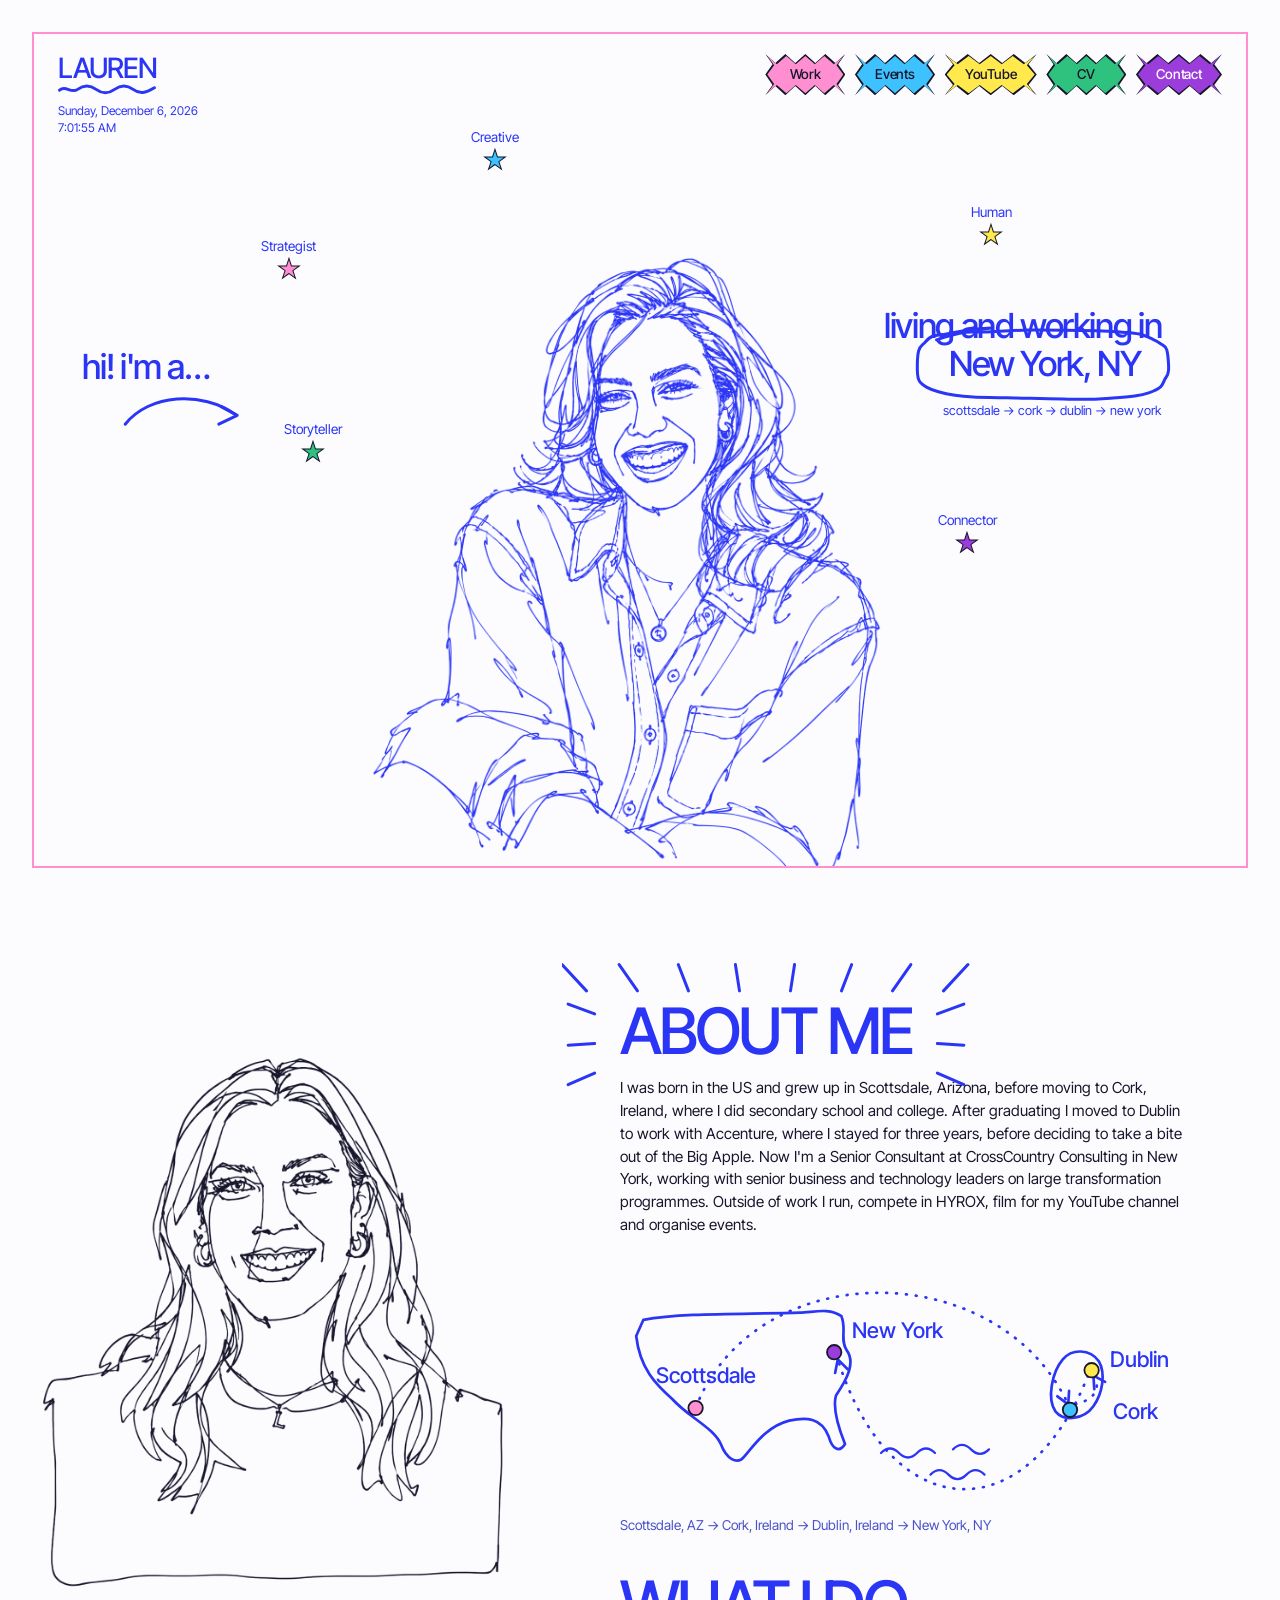
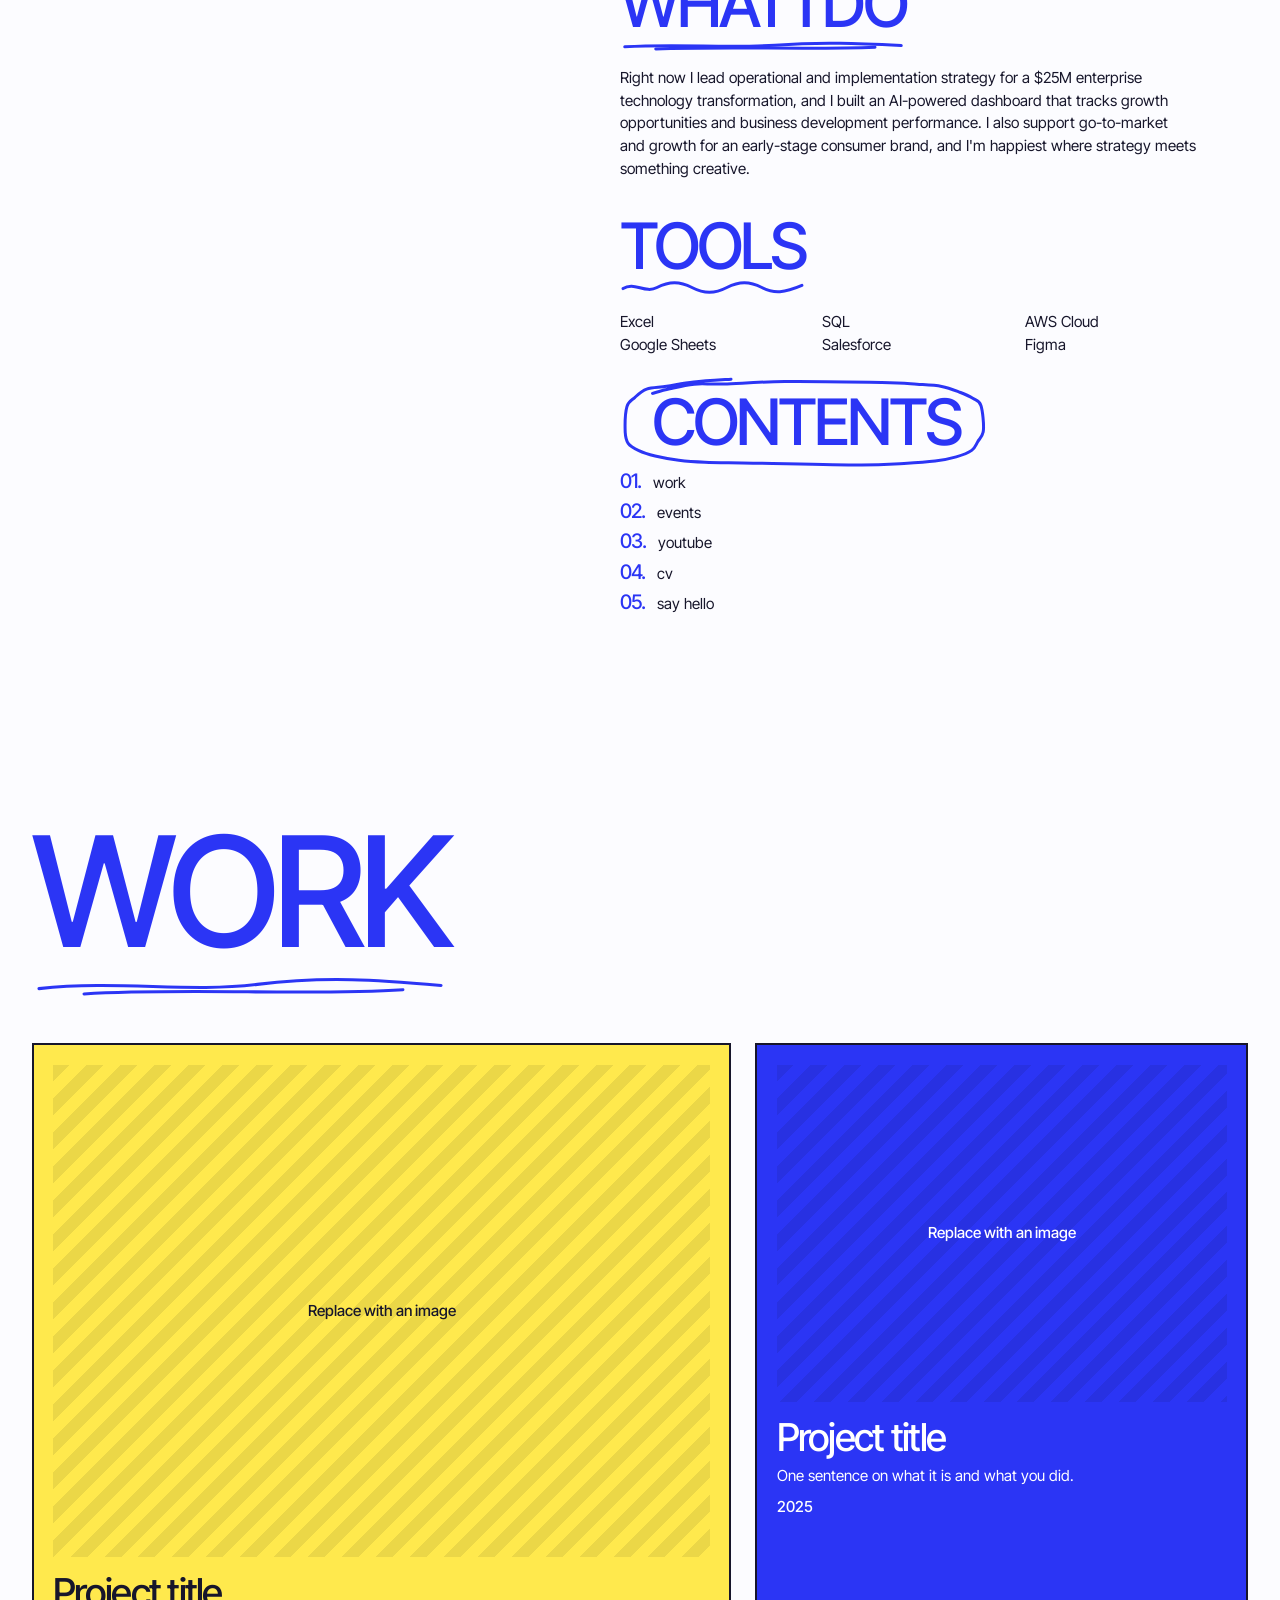
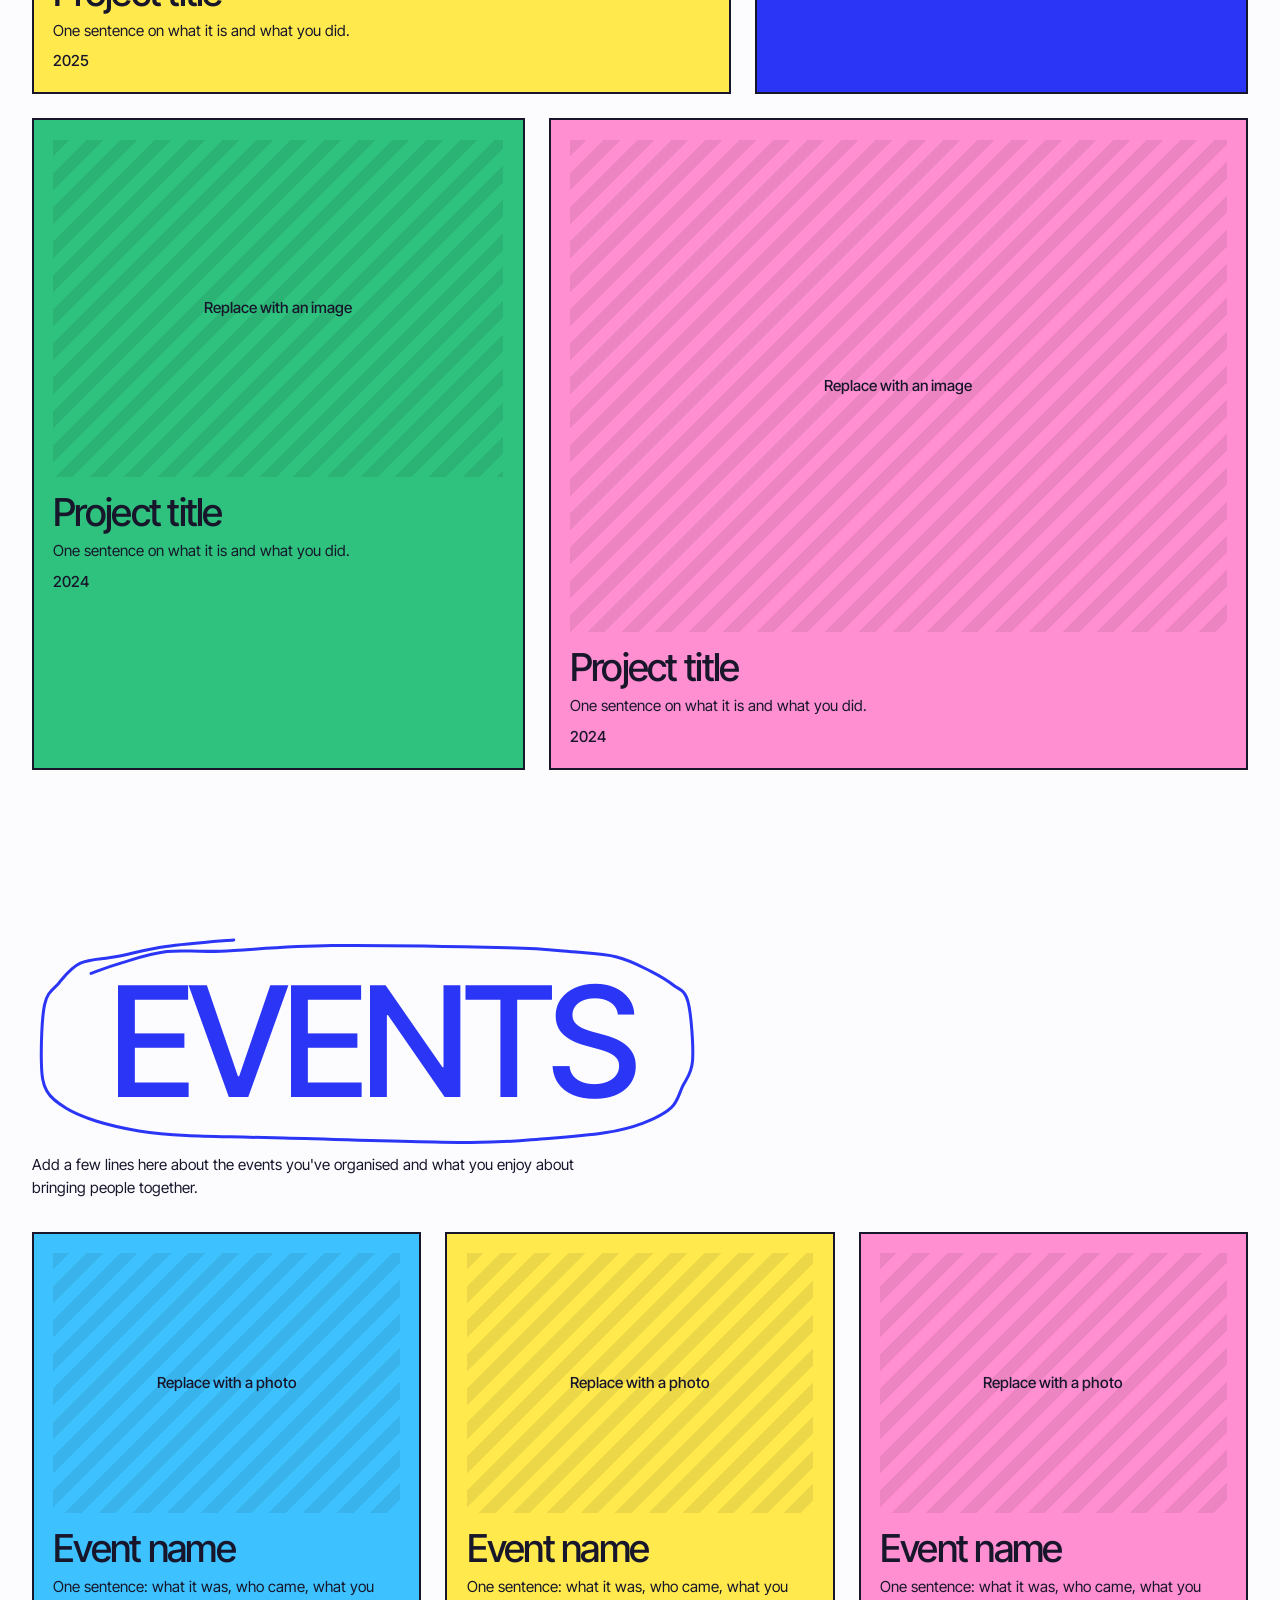
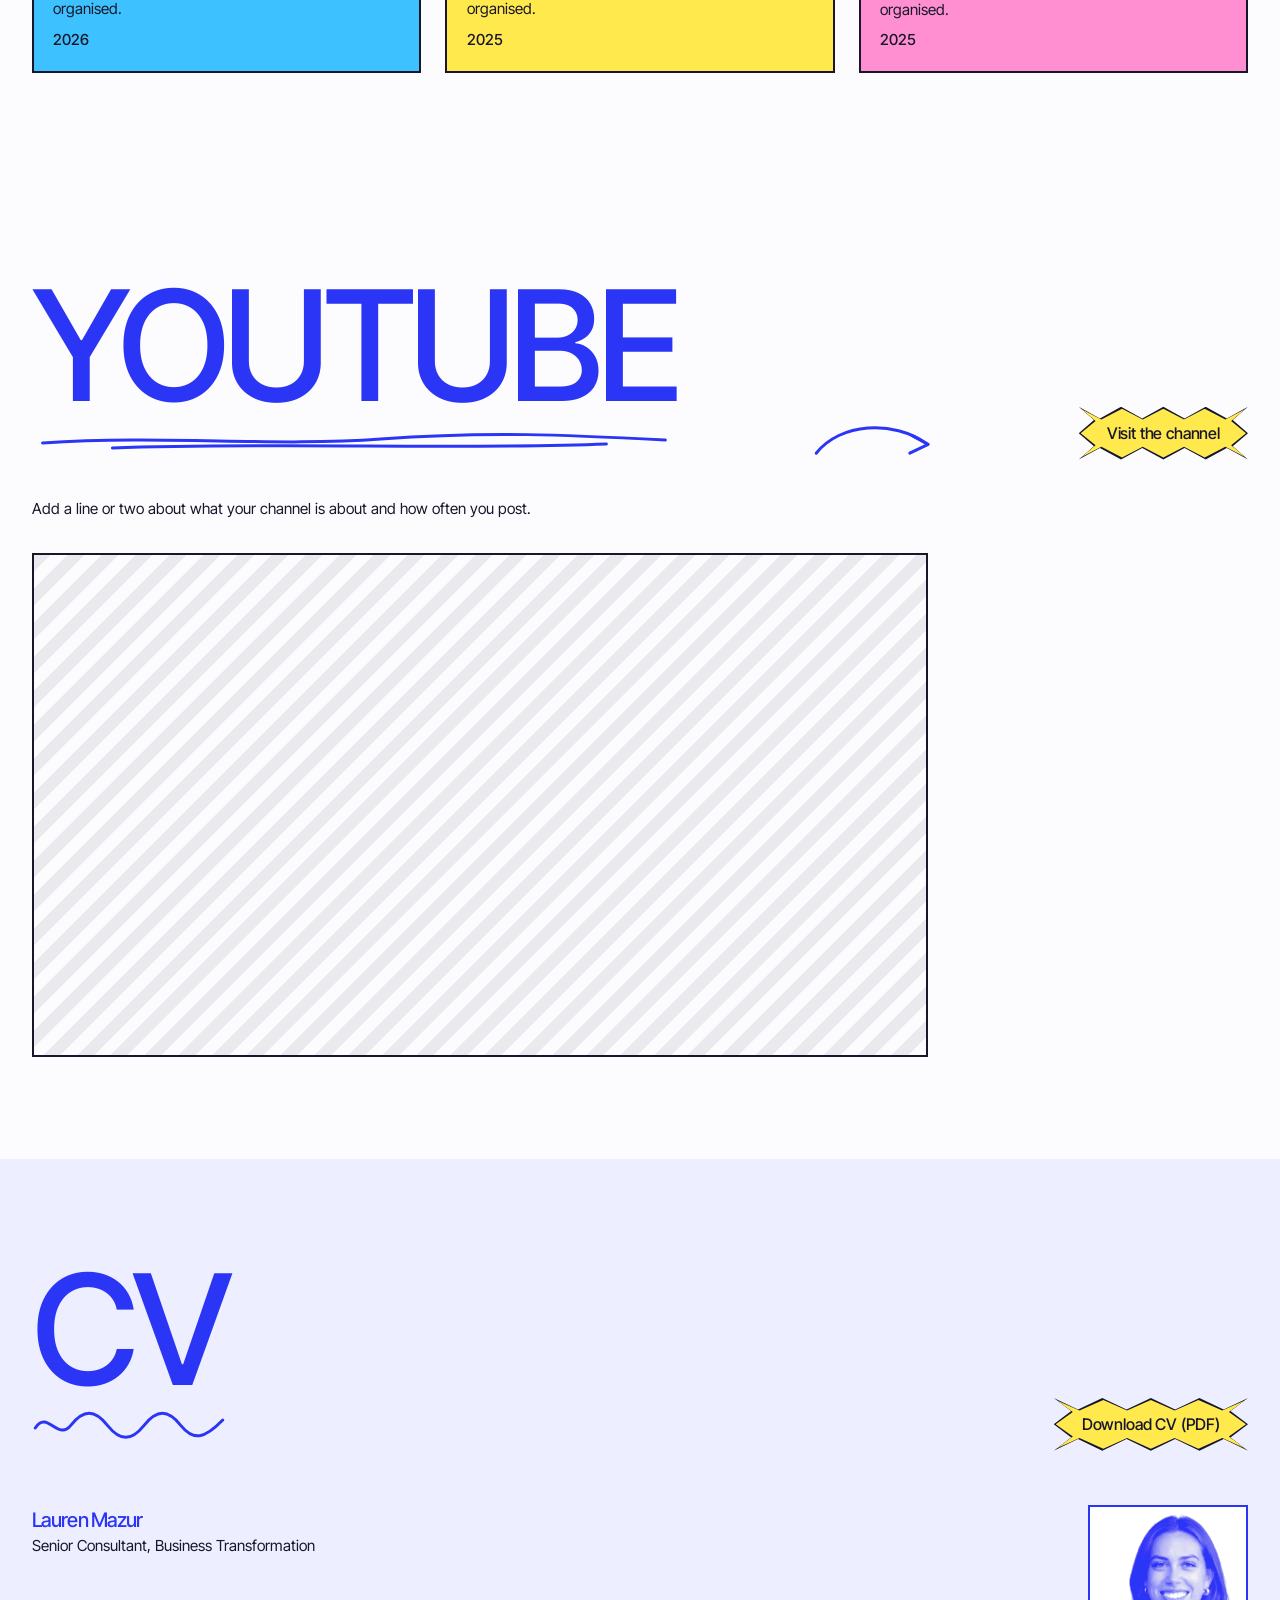
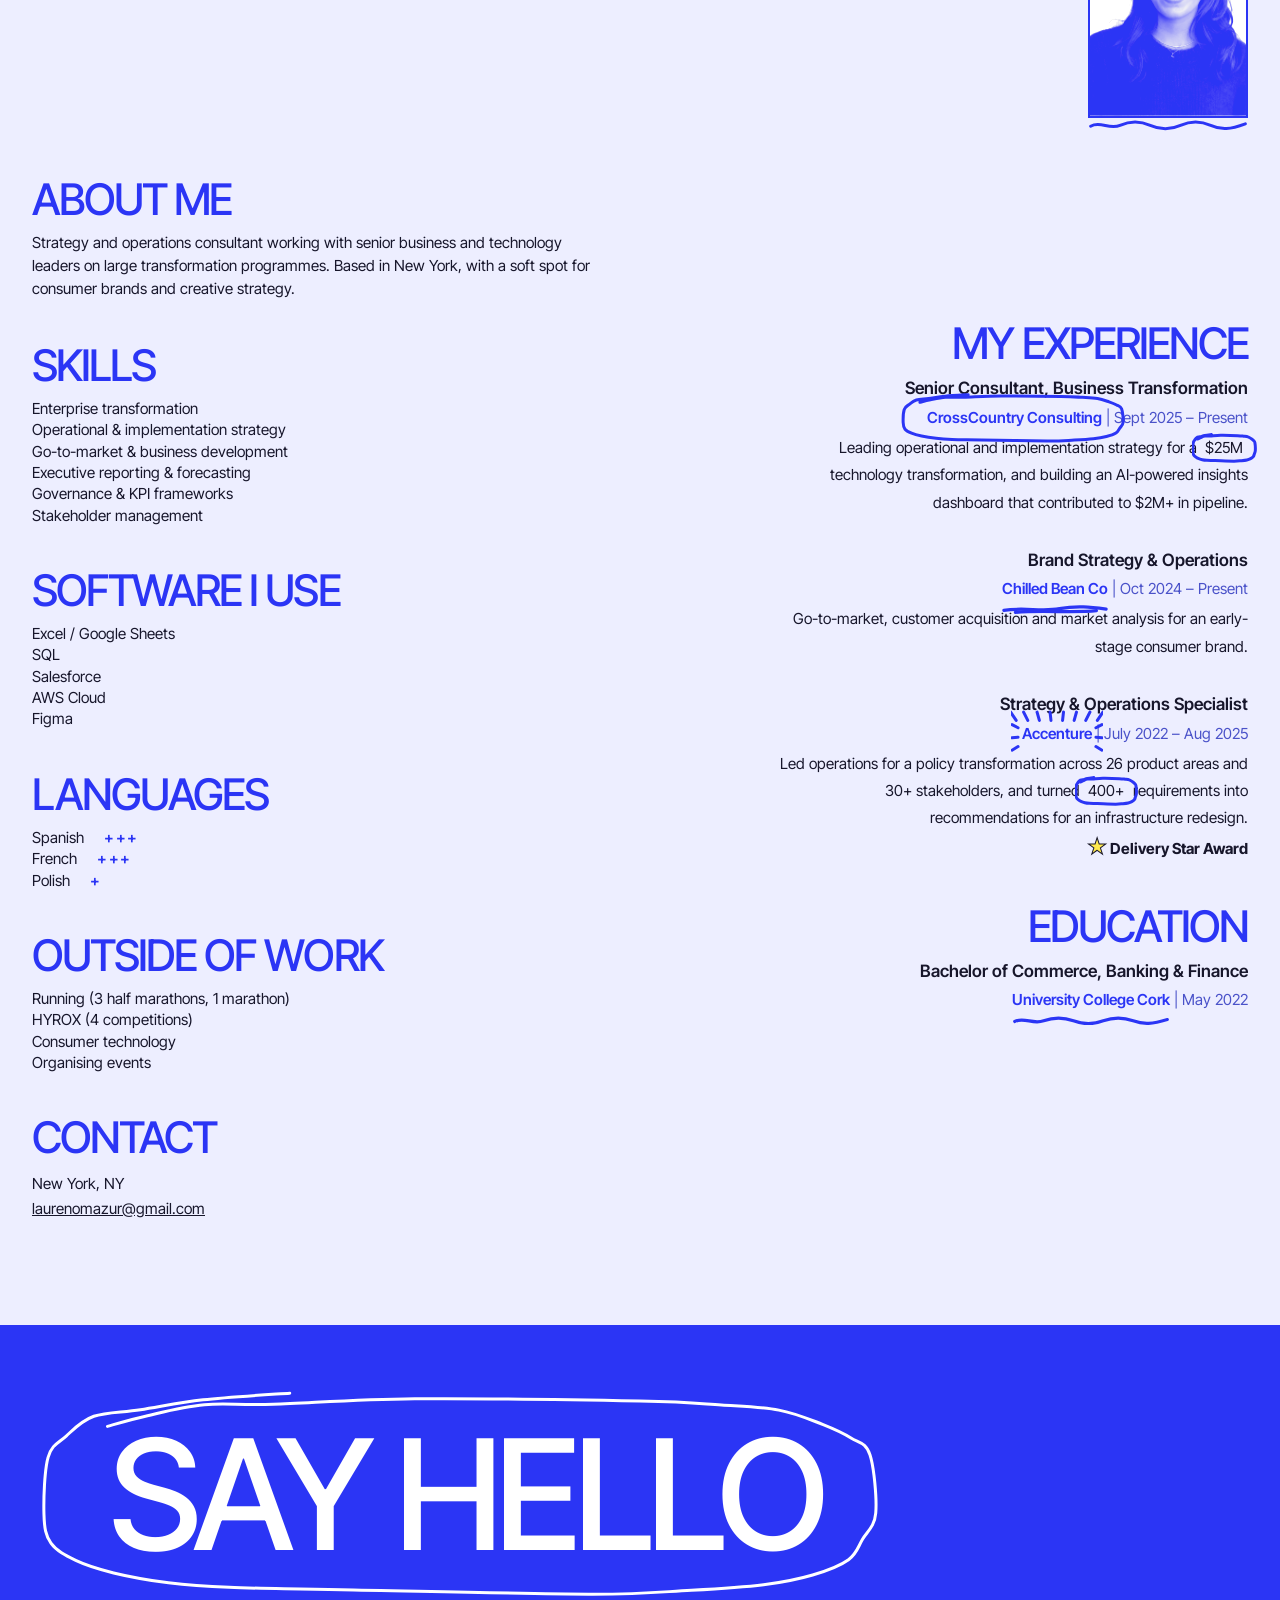
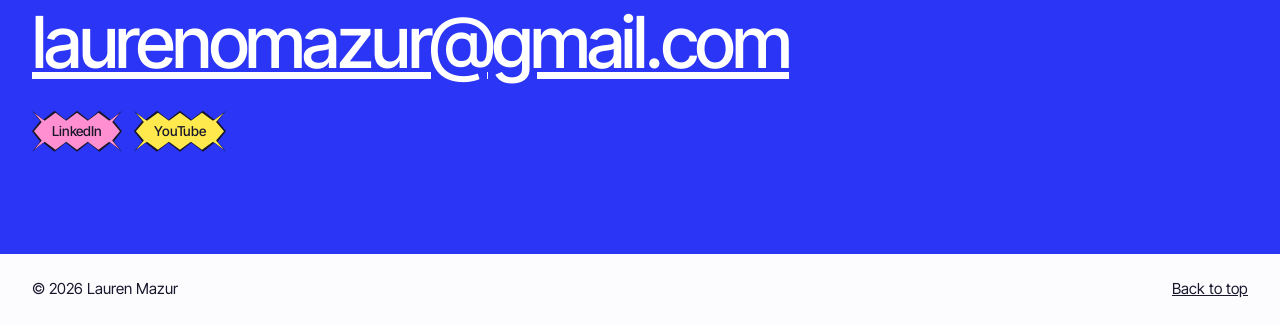
==== commit 1a3fa310: "Add files via upload" ====
--- a/index.html
+++ b/index.html
@@ -8,10 +8,10 @@
   <title>Lauren Mazur | Portfolio</title>
   <meta name="description" content="Strategy, creative work, events and CV of Lauren Mazur.">
 
-  <!-- Fonts from Google Fonts (free): Space Mono for everything -->
+  <!-- Fonts from Google Fonts (free): Inter Tight for everything -->
   <link rel="preconnect" href="https://fonts.googleapis.com">
   <link rel="preconnect" href="https://fonts.gstatic.com" crossorigin>
-  <link href="https://fonts.googleapis.com/css2?family=Space+Mono:wght@400;700&display=swap" rel="stylesheet">
+  <link href="https://fonts.googleapis.com/css2?family=Inter+Tight:wght@400;500;600&display=swap" rel="stylesheet">
 
   <link rel="stylesheet" href="style.css">
 </head>
@@ -74,13 +74,12 @@
 
         <h2 class="hand-title doodle-host">about me<span class="doodle doodle--burst" aria-hidden="true"></span></h2>
         <!-- EDIT: check this reads like you -->
-        <p>I'm Lauren, a strategy and operations consultant based in New York. I grew up in
-           Scottsdale, Arizona, then moved to Ireland, where I studied Banking &amp; Finance at
-           University College Cork and spent three years at Accenture in Dublin, before landing in
-           New York as a Senior Consultant at CrossCountry Consulting. I work with senior business
-           and technology leaders on large transformation programmes, from operating models and
-           rollout strategy to executive reporting and forecasting. Outside of work I run, compete
-           in HYROX, film for my YouTube channel and organise events.</p>
+        <p>I was born in the US and grew up in Scottsdale, Arizona, before moving to Cork, Ireland,
+           where I did secondary school and college. After graduating I moved to Dublin to work with
+           Accenture, where I stayed for three years, before deciding to take a bite out of the
+           Big Apple. Now I'm a Senior Consultant at CrossCountry Consulting in New York, working with
+           senior business and technology leaders on large transformation programmes. Outside of work
+           I run, compete in HYROX, film for my YouTube channel and organise events.</p>
 
         <figure class="journey">
           <svg viewBox="0 0 640 260" role="img" aria-label="Hand-drawn map: Scottsdale, Arizona to Cork, then Dublin in Ireland, then New York">
@@ -94,7 +93,7 @@
               <path d="M499 131 L498 146 L486 137"/><path d="M527 129 L526 114 L539 121"/><path d="M239 111 L242 96 L253 107"/>
             </g>
             <circle cx="84" cy="150" r="8" fill="#FF8FD0" stroke="#17162B" stroke-width="2"/><circle cx="500" cy="152" r="8" fill="#3DC2FF" stroke="#17162B" stroke-width="2"/><circle cx="524" cy="108" r="8" fill="#FFE94D" stroke="#17162B" stroke-width="2"/><circle cx="238" cy="88" r="8" fill="#9B3DDB" stroke="#17162B" stroke-width="2"/>
-            <g fill="currentColor" font-family="Space Mono, monospace" font-size="22" font-weight="700">
+            <g fill="currentColor" font-family="Inter Tight, Helvetica, Arial, sans-serif" font-size="24" font-weight="500">
               <text x="40" y="122">Scottsdale</text>
               <text x="258" y="72">New York</text>
               <text x="544" y="104">Dublin</text>
--- a/style.css
+++ b/style.css
@@ -736,3 +736,58 @@
 .journey { margin: 0 0 2.5rem; max-width: 36rem; }
 .journey svg { display: block; width: 100%; height: auto; color: var(--cobalt); }
 .journey figcaption { margin-top: .5rem; font-size: .85rem; color: var(--muted); }
+
+
+/* =========================================================
+   TYPE v3: tight grotesque, big uppercase headings
+   (Inter Tight, medium weight, very tight letter-spacing)
+   ========================================================= */
+:root {
+  --font-hand: "Inter Tight", "Helvetica Neue", Arial, sans-serif;
+  --font-body: "Inter Tight", "Helvetica Neue", Arial, sans-serif;
+}
+
+body { font-size: .95rem; line-height: 1.5; }
+
+.logo, .note, .hand-title, .tile__title, .cv-group__title, .cv2__h,
+.cv2__name, .contact__email, .sticker, .contents__n {
+  font-weight: 500;
+  letter-spacing: -0.045em;
+}
+.sticker { letter-spacing: -0.01em; }
+
+.hand-title, .cv2__h, .cv-group__title, .logo { text-transform: uppercase; }
+
+.logo { font-size: 1.75rem; line-height: 1; }
+.note { line-height: 1; letter-spacing: -0.04em; }
+
+.hand-title {
+  font-size: clamp(2.25rem, 5vw, 4.5rem);
+  line-height: .92;
+  margin-bottom: .9rem;
+}
+.hand-title--big {
+  font-size: clamp(3.5rem, 12vw, 10rem);
+  line-height: .88;
+}
+
+.cv2__h {
+  font-size: clamp(1.75rem, 3.4vw, 3rem);
+  line-height: .95;
+  margin-bottom: .75rem;
+}
+.cv2__name { font-size: 1.25rem; }
+.tile__title { line-height: 1; }
+.contents__n { font-size: 1.25rem; }
+.contact__email { font-size: clamp(1.5rem, 5.6vw, 4.75rem); line-height: 1; }
+
+.xp__role, .company { font-weight: 600; }
+.plus { font-weight: 600; letter-spacing: .1em; }
+.plain { line-height: 1.4; }
+.xp__text { line-height: 1.8; }
+
+/* doodles scale with the bigger headings, so keep them slimmer */
+.doodle--underline { height: max(.16em, 10px); }
+.doodle--squiggle  { height: max(.26em, 12px); }
+.hand-title--oval { margin-left: .5em; }
+.hand-title--oval .doodle--oval { inset: -.3em -.5em; }
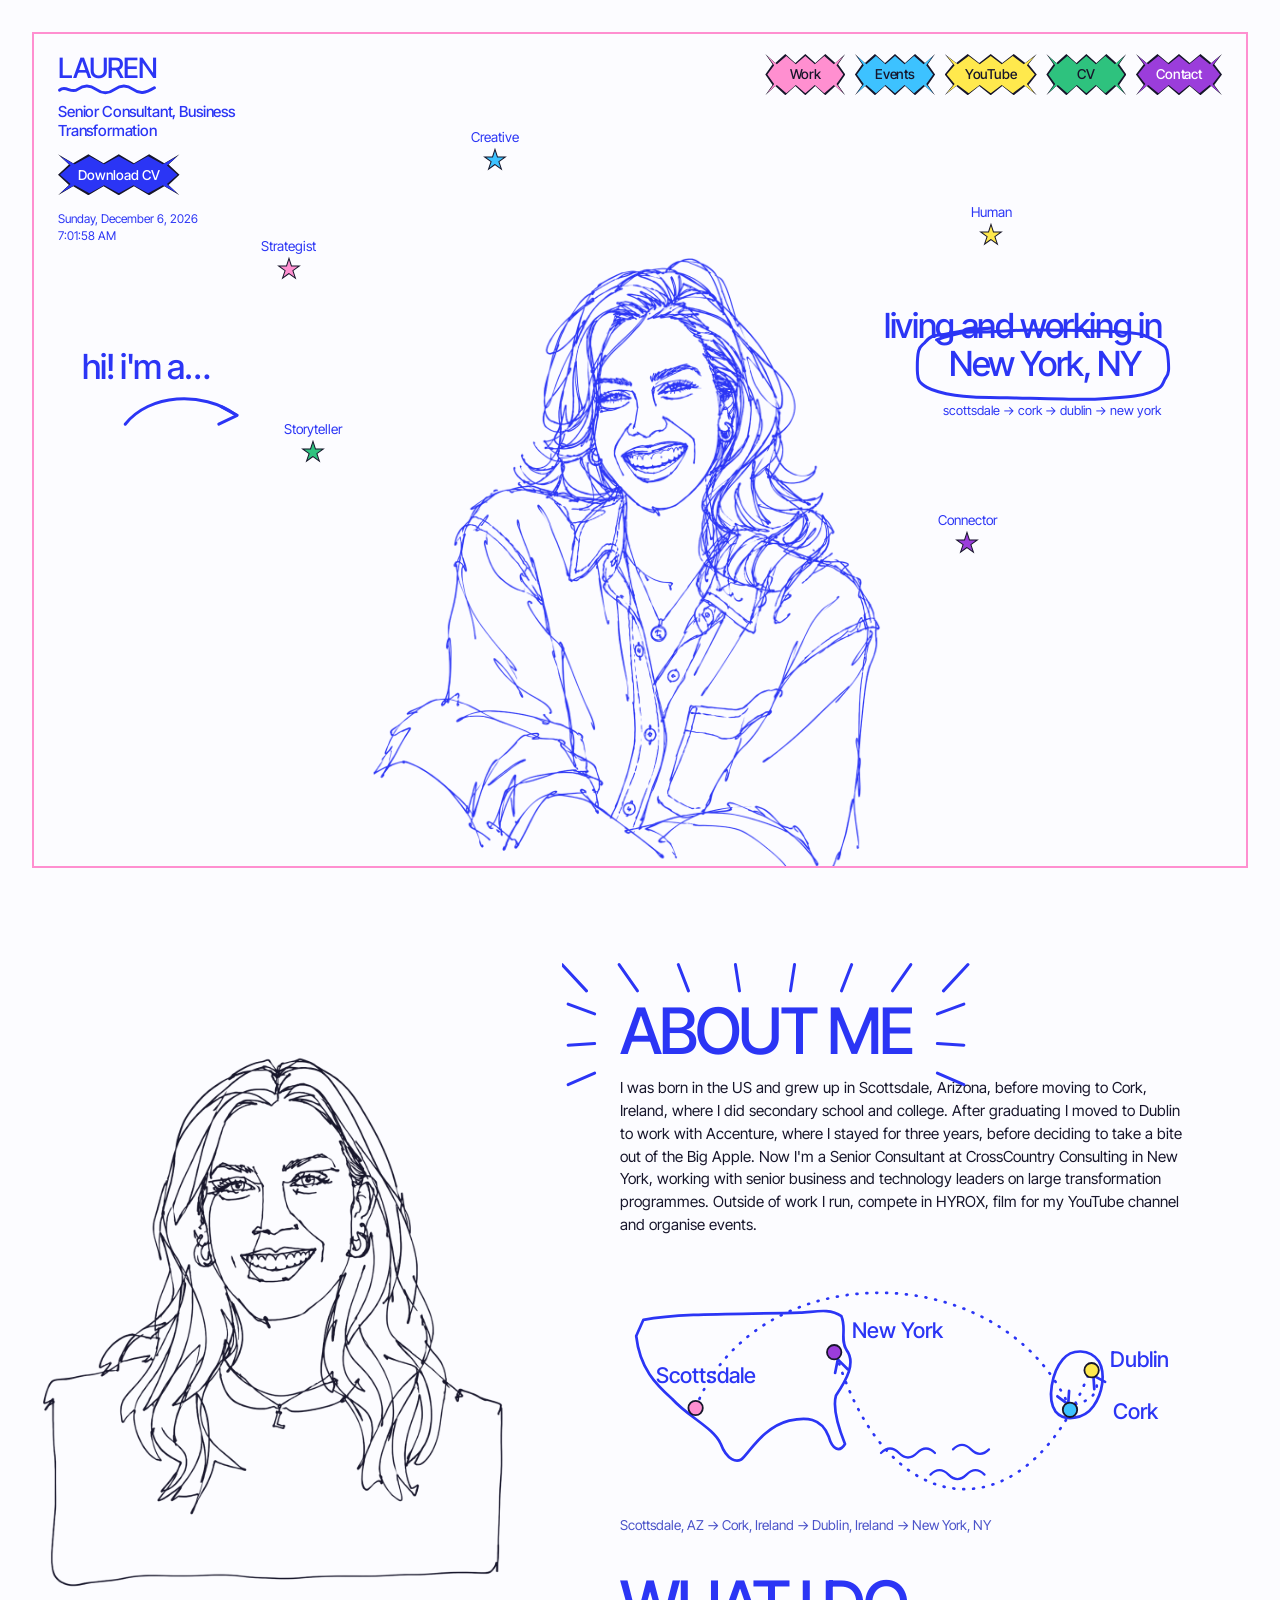
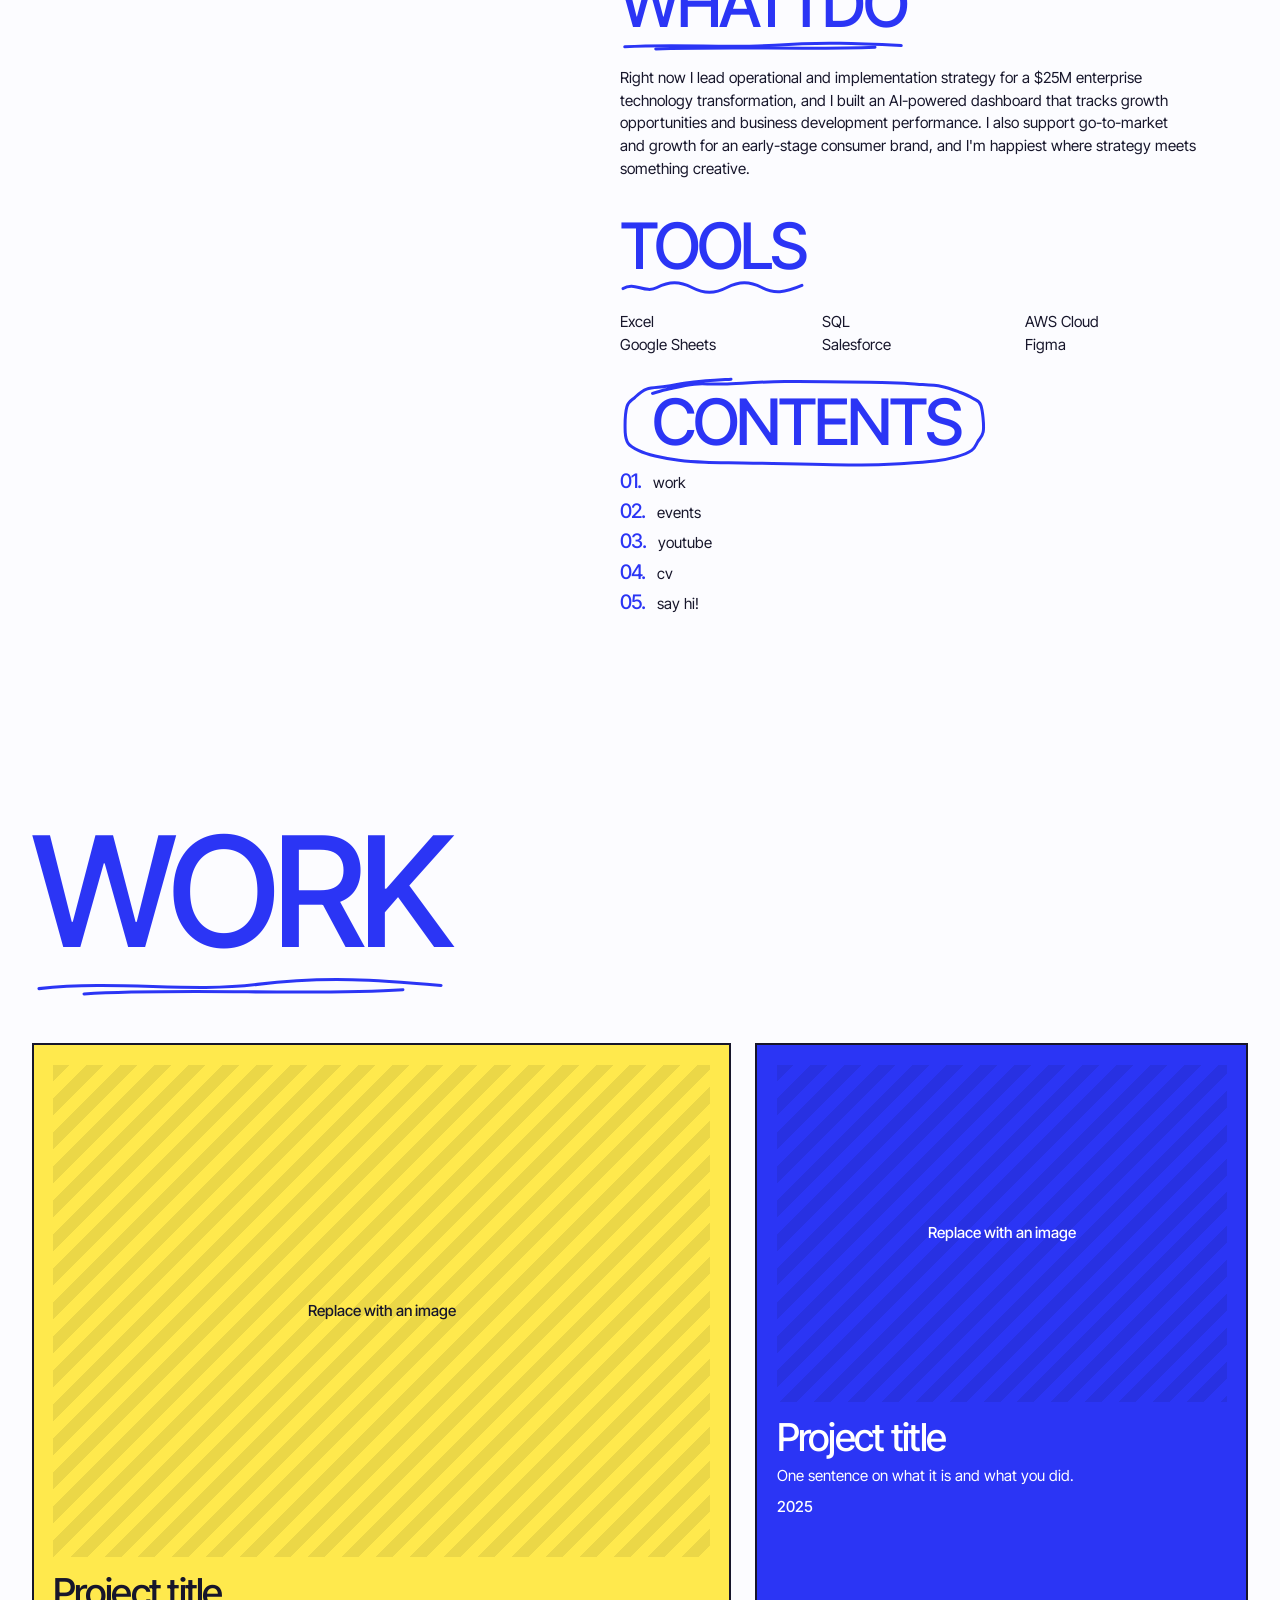
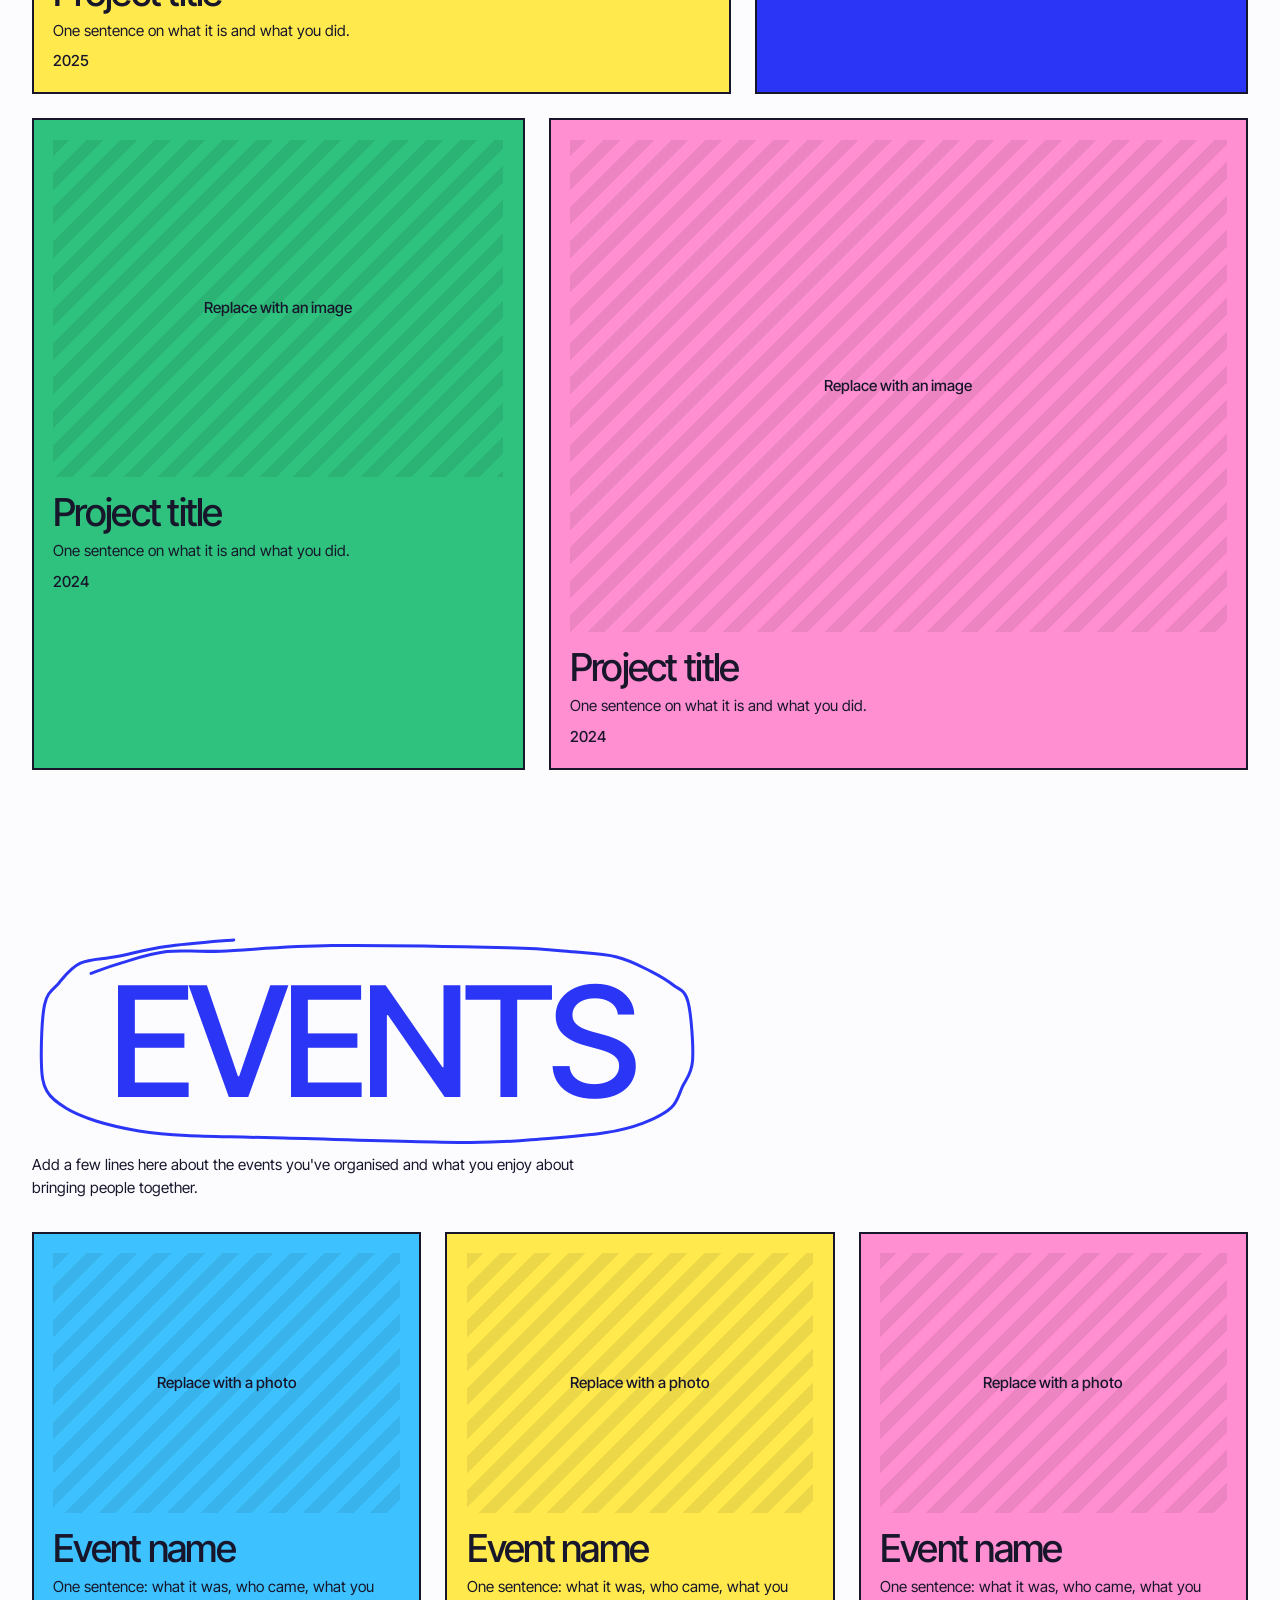
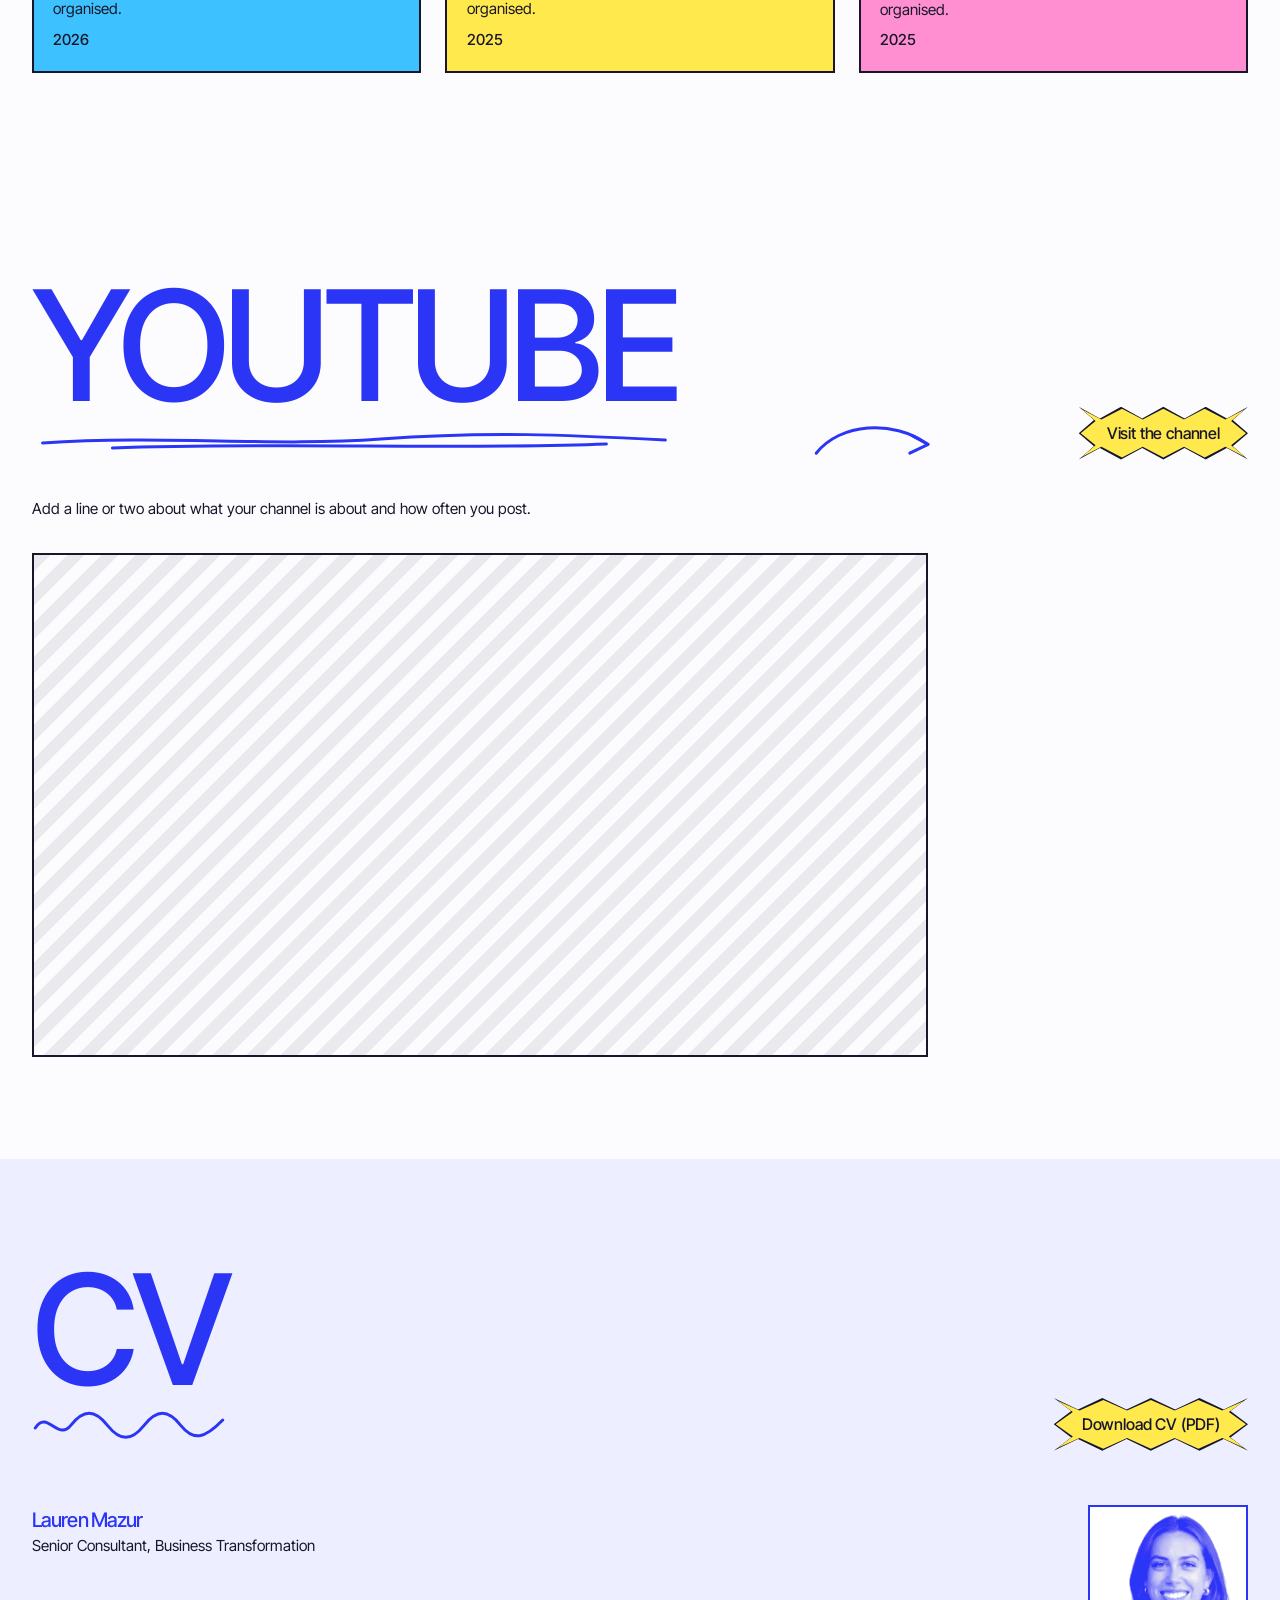
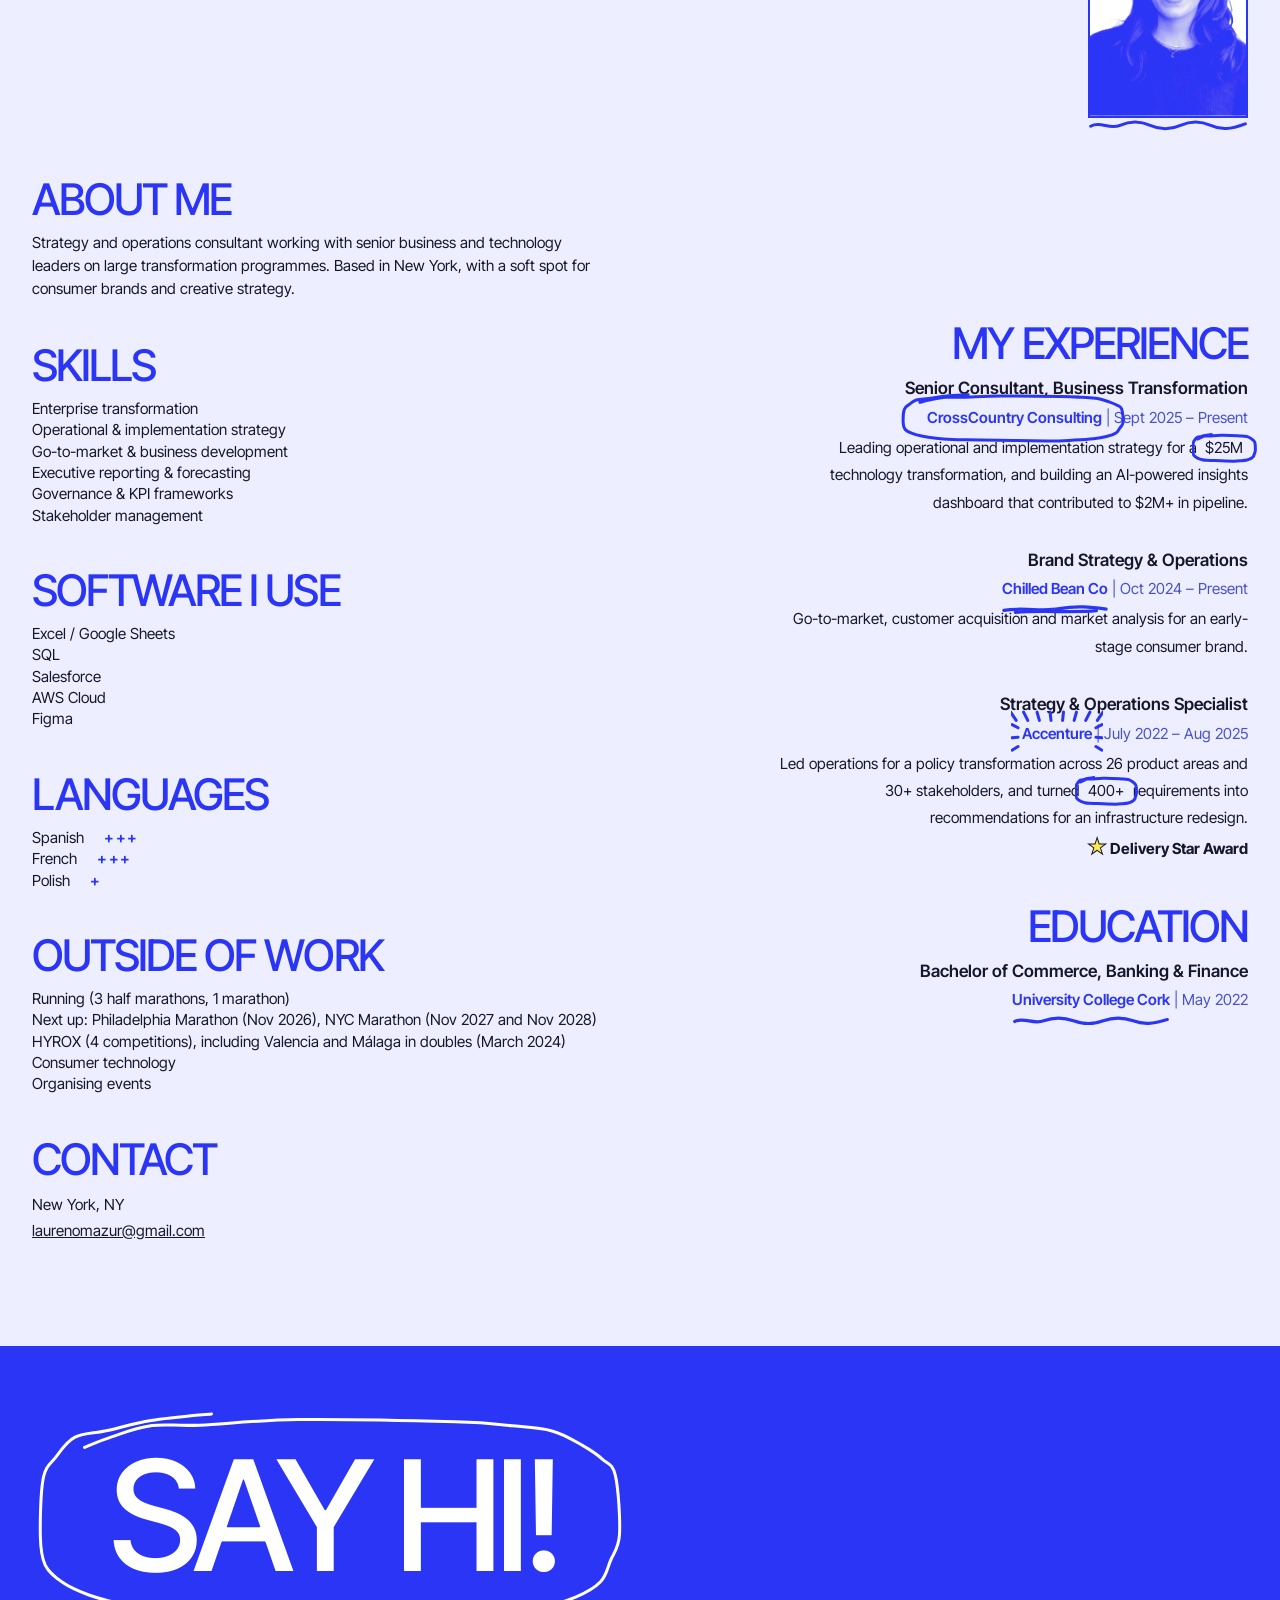
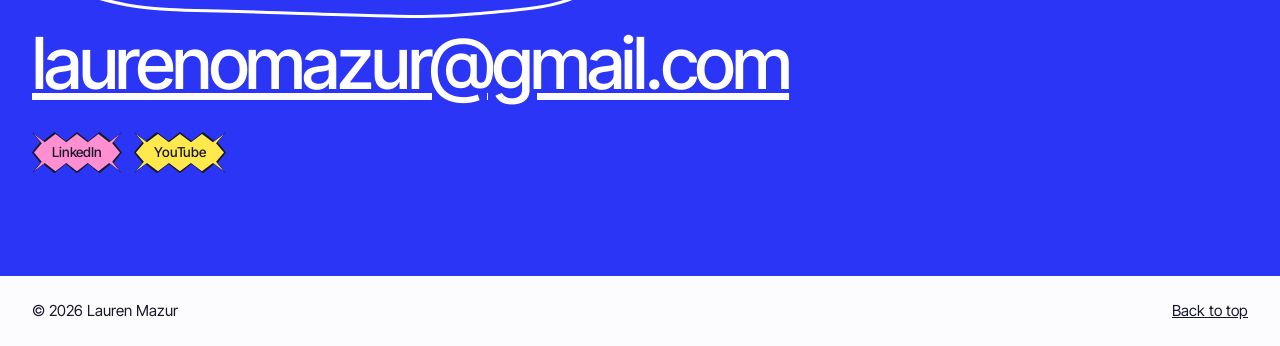
==== commit 8fbcfc20: "Add files via upload" ====
--- a/index.html
+++ b/index.html
@@ -28,6 +28,9 @@
       <!-- Top left: your name and a live date and time (script.js fills these in) -->
       <div class="stage__logo">
         <h1 class="logo doodle-host"><a href="#top">Lauren</a><span class="doodle doodle--squiggle" aria-hidden="true"></span></h1>
+        <!-- EDIT: your job title, so recruiters see it straight away -->
+        <p class="stage__title">Senior Consultant, Business Transformation</p>
+        <a class="sticker sticker--cobalt hero-cv" href="cv.pdf" download>Download CV</a>
         <p class="clock" aria-hidden="true"><span id="date"></span><br><span id="time"></span></p>
       </div>
 
@@ -127,7 +130,7 @@
           <li><a href="#events"><span class="contents__n">02.</span>events</a></li>
           <li><a href="#youtube"><span class="contents__n">03.</span>youtube</a></li>
           <li><a href="#cv"><span class="contents__n">04.</span>cv</a></li>
-          <li><a href="#contact"><span class="contents__n">05.</span>say hello</a></li>
+          <li><a href="#contact"><span class="contents__n">05.</span>say hi!</a></li>
         </ol>
       </div>
     </section>
@@ -313,7 +316,8 @@
                 <h3 class="cv2__h">outside of work</h3>
                 <ul class="plain">
                   <li>Running (3 half marathons, 1 marathon)</li>
-                  <li>HYROX (4 competitions)</li>
+                  <li>Next up: Philadelphia Marathon (Nov 2026), NYC Marathon (Nov 2027 and Nov 2028)</li>
+                  <li>HYROX (4 competitions), including Valencia and Málaga in doubles (March 2024)</li>
                   <li>Consumer technology</li>
                   <li>Organising events</li>
                 </ul>
@@ -377,7 +381,7 @@
          ================================================== -->
     <section id="contact" class="band band--cobalt">
       <div class="section">
-        <h2 class="hand-title hand-title--big hand-title--oval doodle-host">say hello<span class="doodle doodle--oval" aria-hidden="true"></span></h2>
+        <h2 class="hand-title hand-title--big hand-title--oval doodle-host">say hi!<span class="doodle doodle--oval" aria-hidden="true"></span></h2>
         <!-- EDIT: your email (twice: in the link and in the text) -->
         <a class="contact__email" href="mailto:laurenomazur@gmail.com">laurenomazur@gmail.com</a>
         <div class="contact__links">
--- a/style.css
+++ b/style.css
@@ -791,3 +791,22 @@
 .doodle--squiggle  { height: max(.26em, 12px); }
 .hand-title--oval { margin-left: .5em; }
 .hand-title--oval .doodle--oval { inset: -.3em -.5em; }
+
+
+/* =========================================================
+   HERO: job title and Download CV button for recruiters
+   ========================================================= */
+.stage__title {
+  margin: .4rem 0 0;
+  max-width: 16rem;
+  font-weight: 500;
+  letter-spacing: -0.01em;
+  line-height: 1.25;
+}
+.hero-cv { margin-top: .9rem; }
+.hero-cv + .clock { margin-top: 1rem; }
+
+.sticker--cobalt { --sticker: var(--cobalt); color: #fff; }
+/* white-text stickers need dark text when focused (the focus fill is white) */
+.sticker--cobalt:focus-visible,
+.sticker--violet:focus-visible { color: var(--ink); }
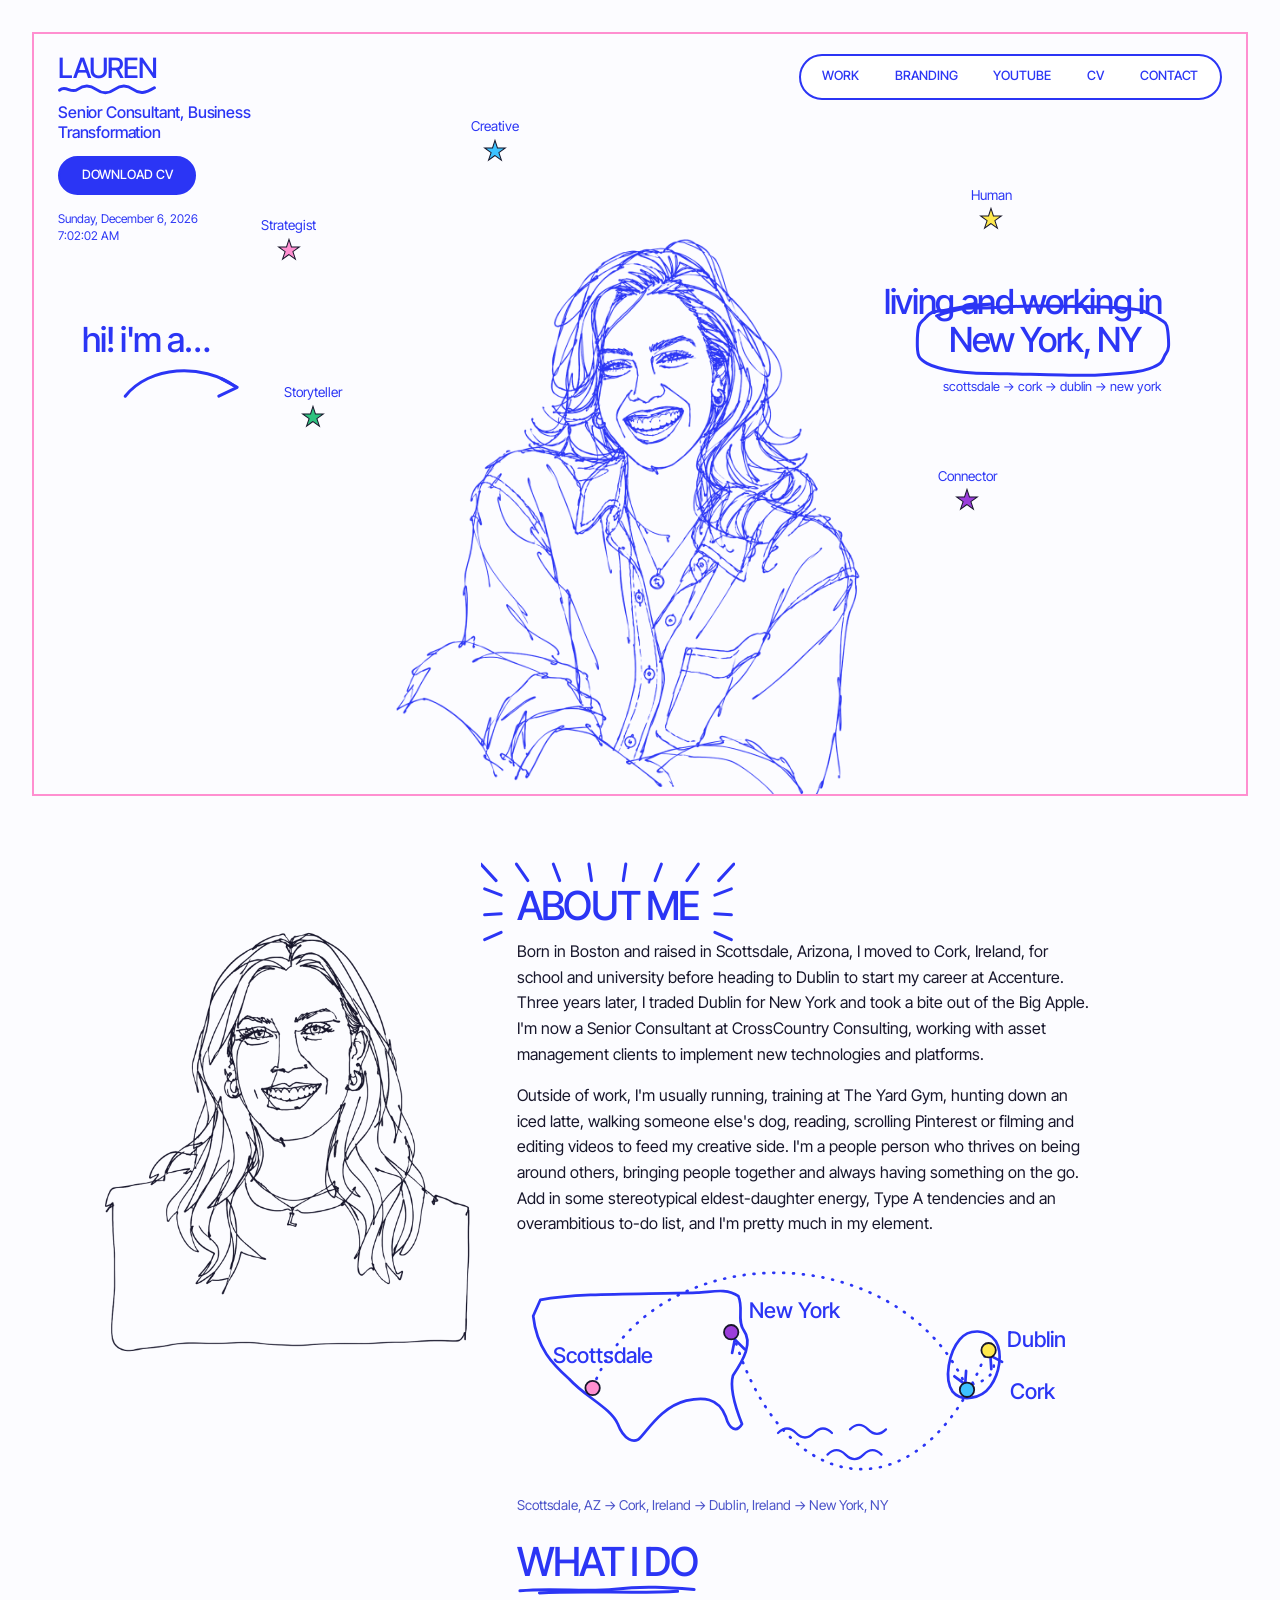
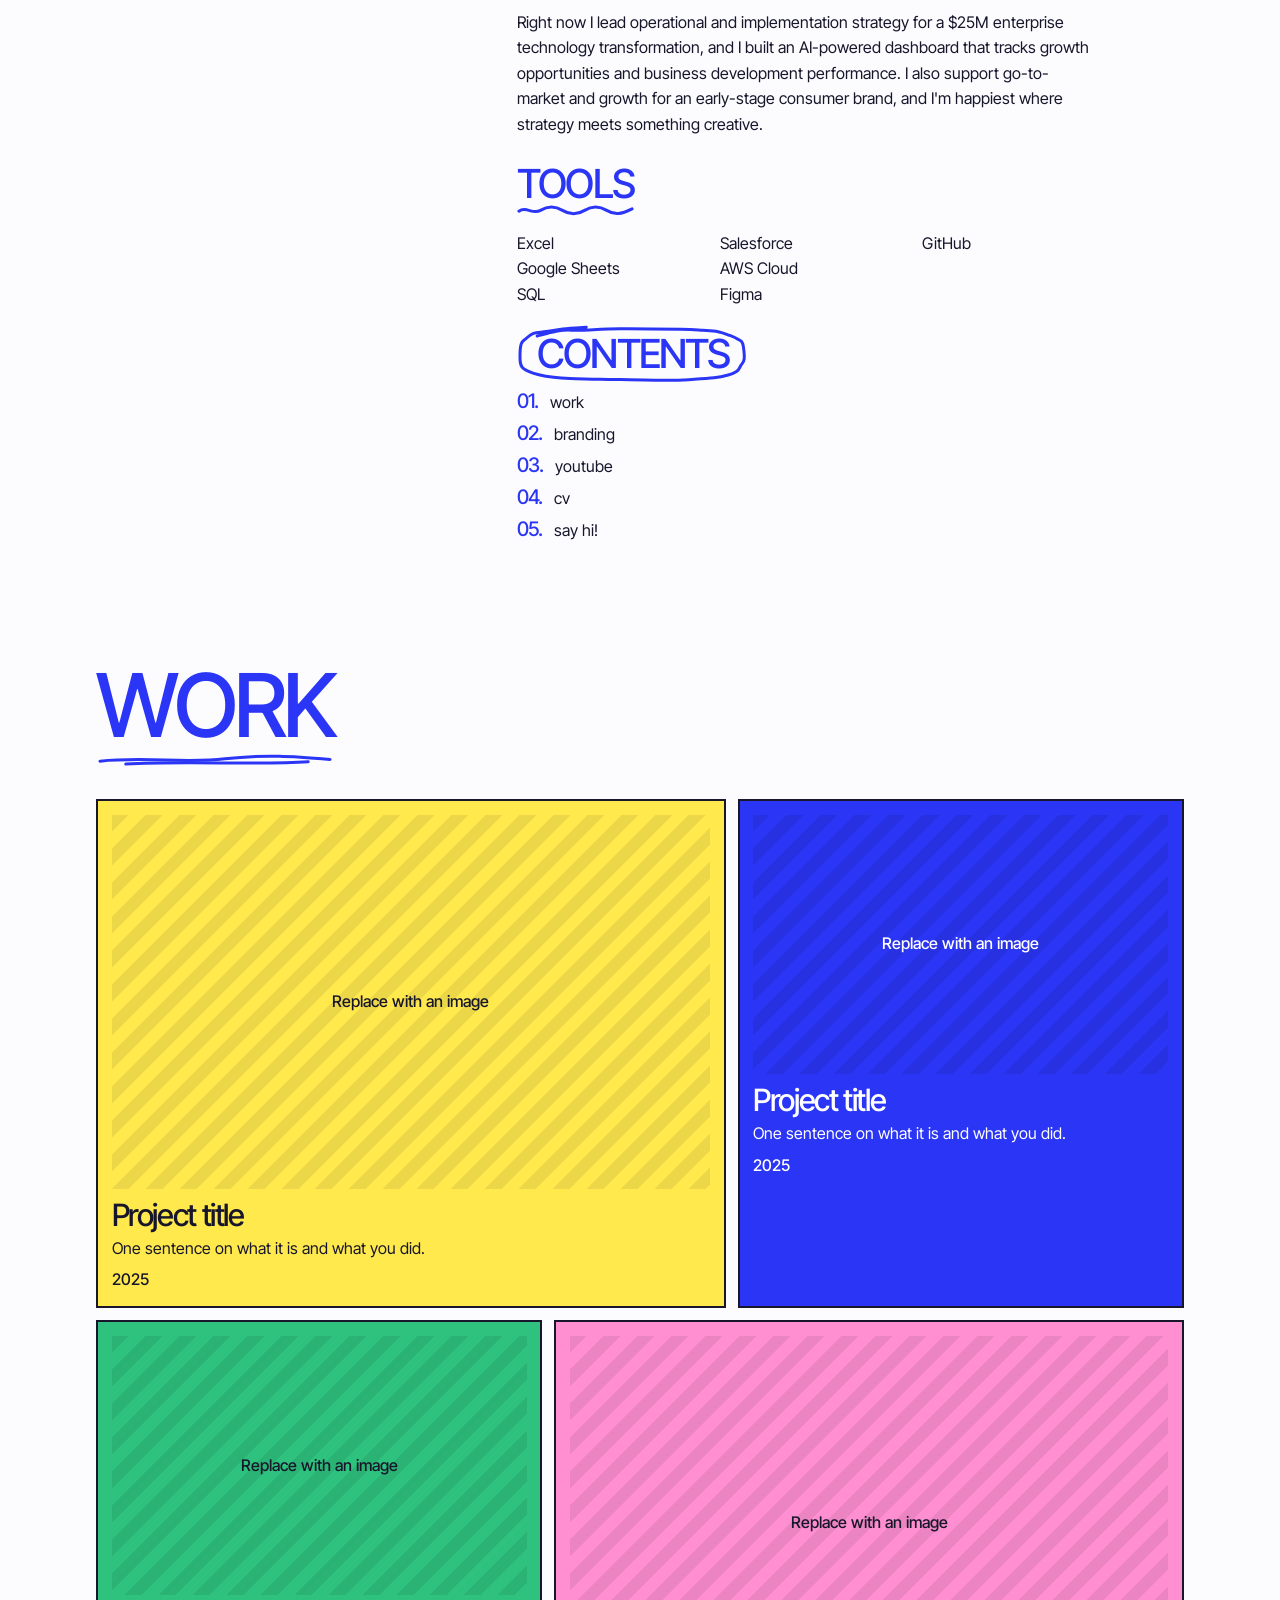
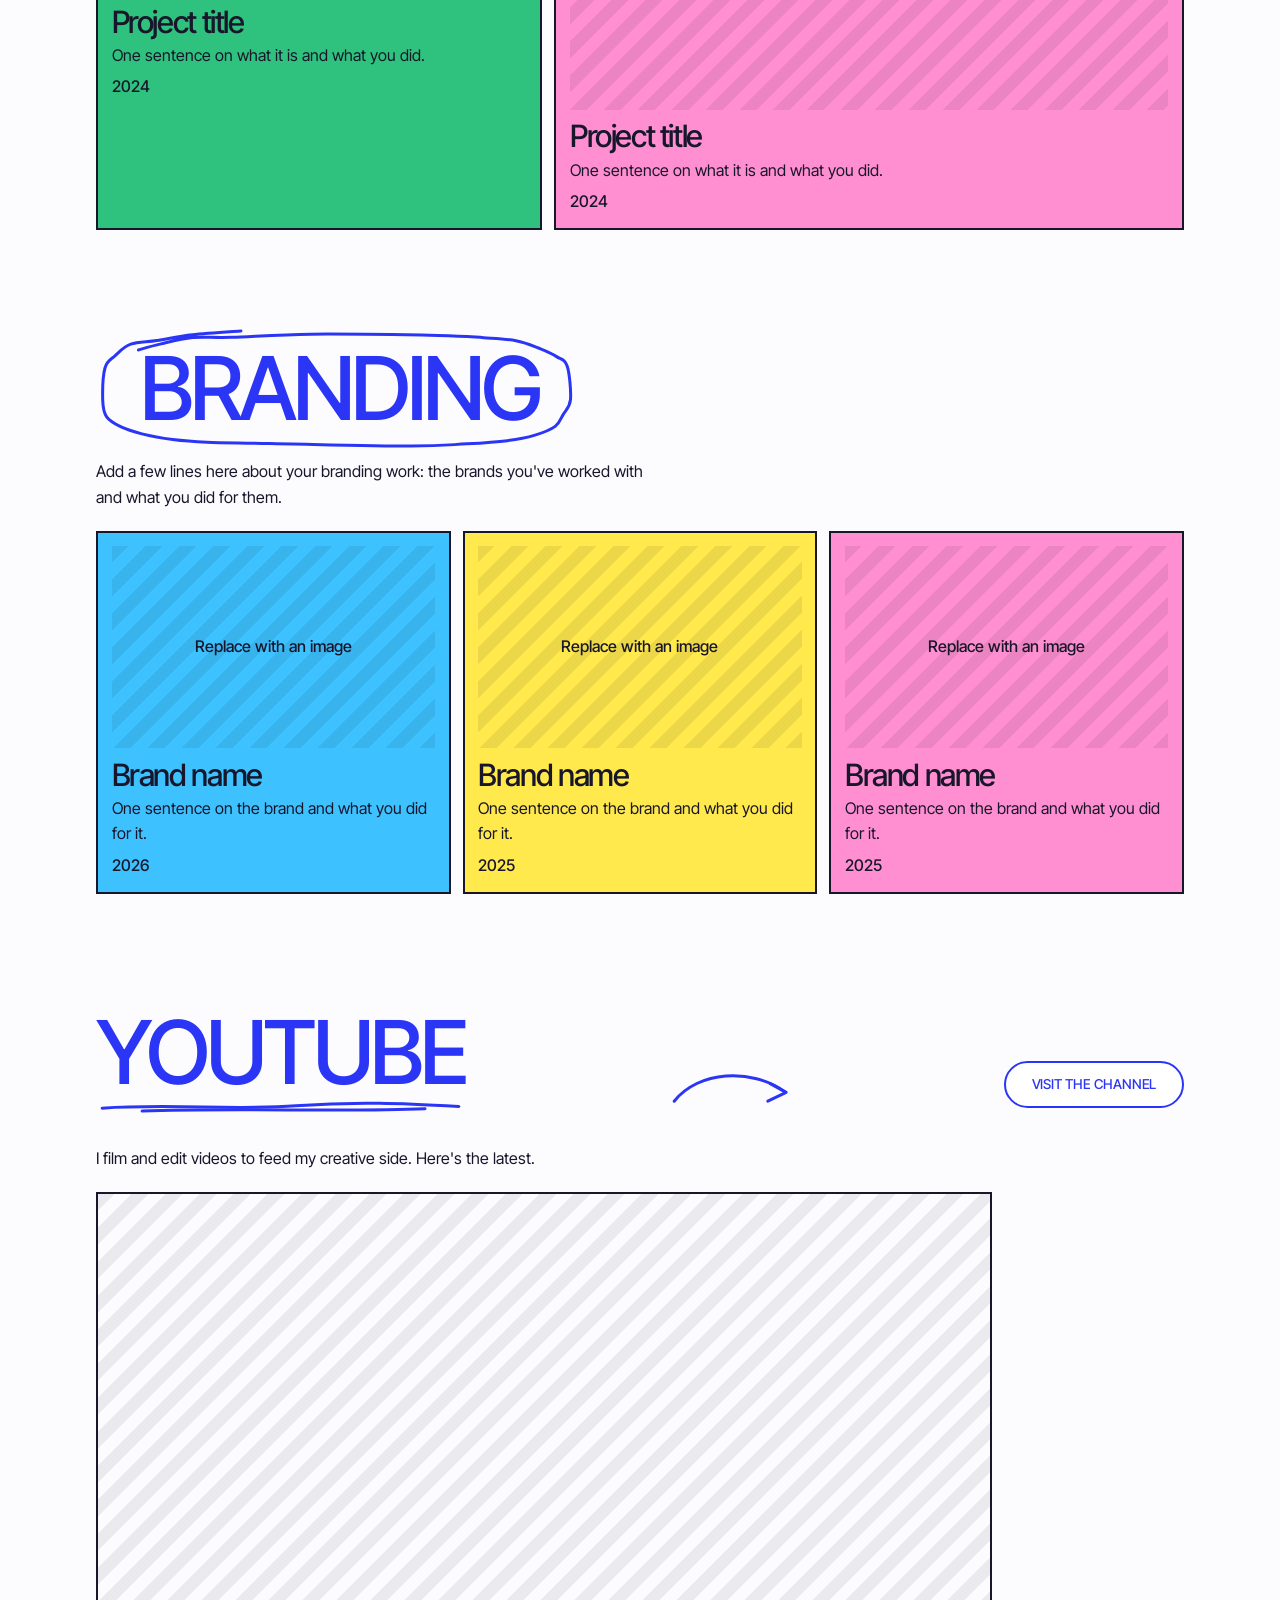
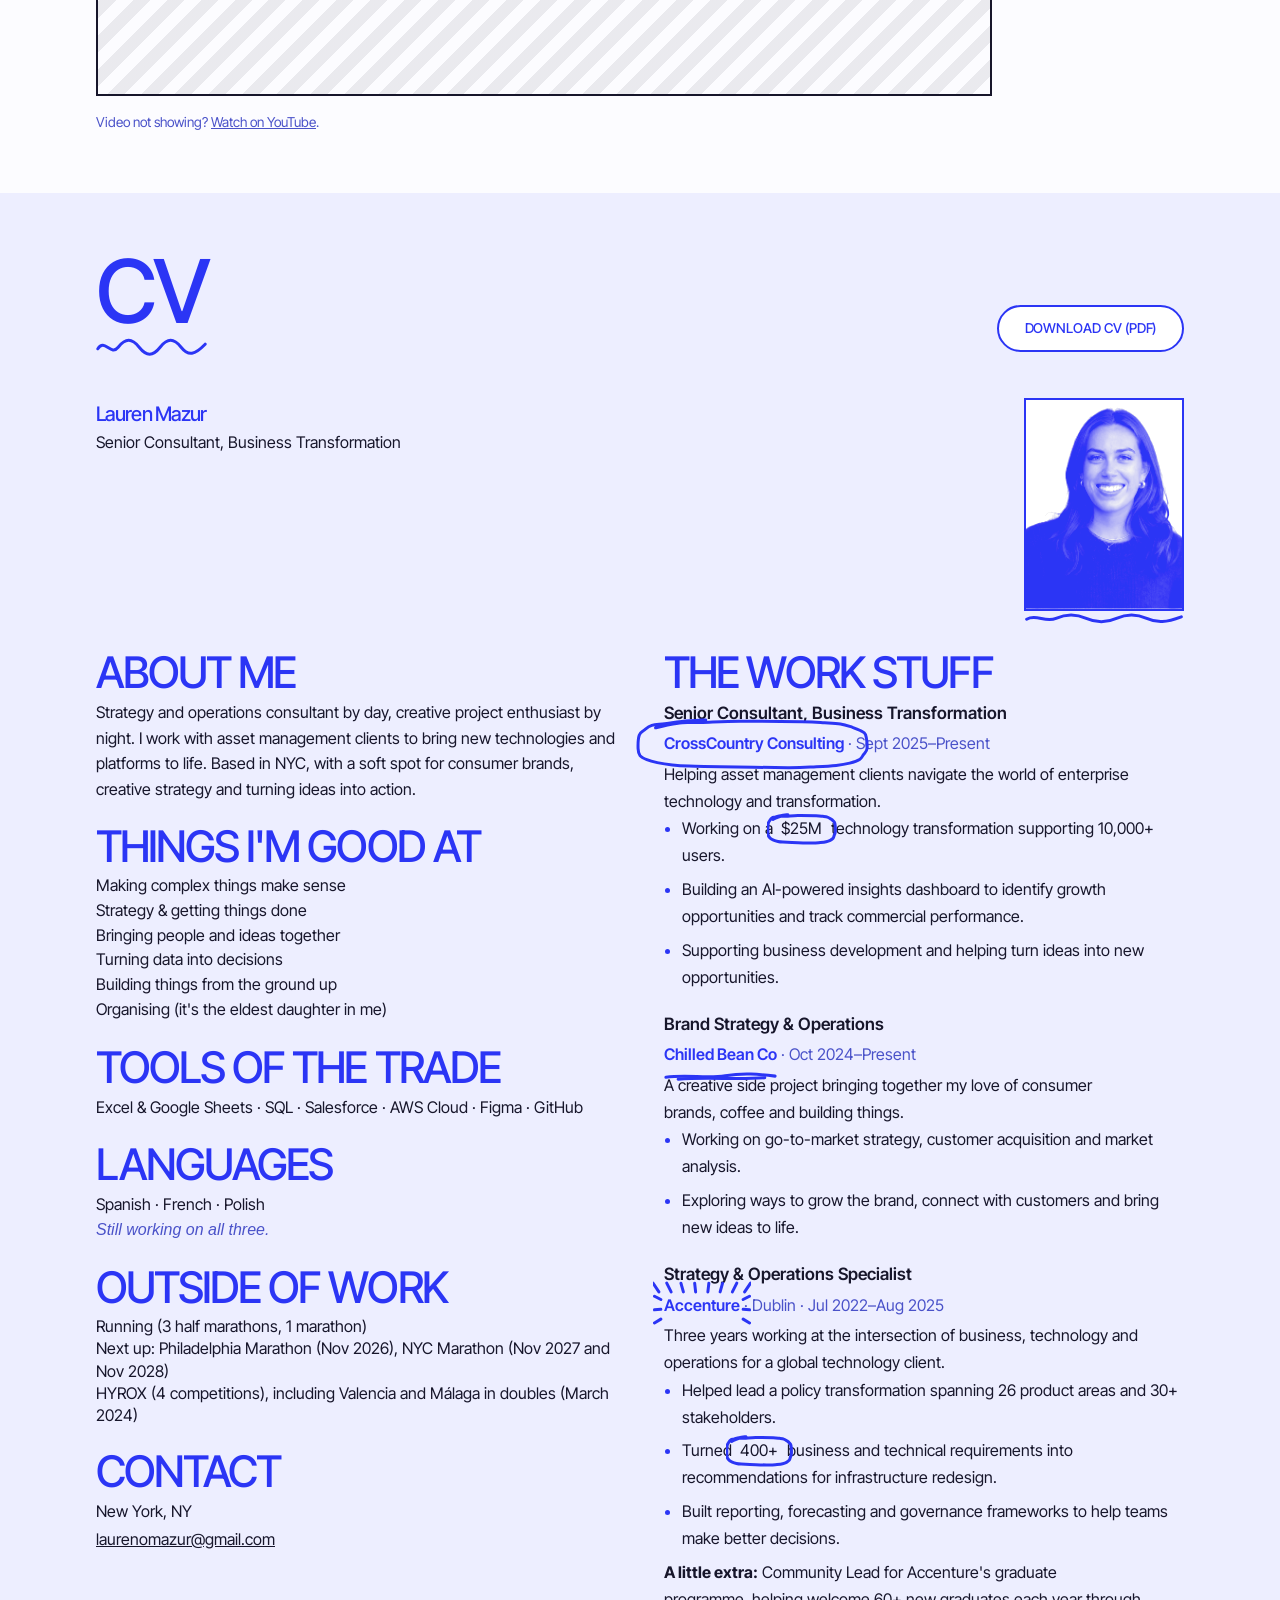
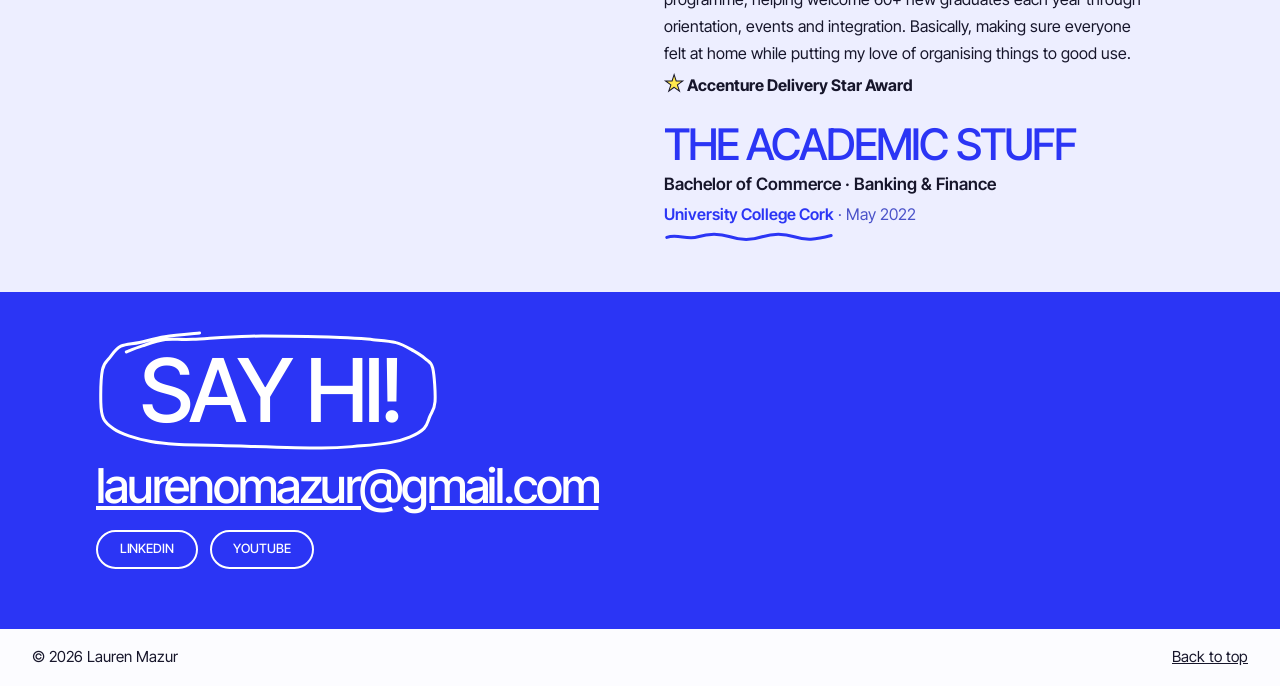
==== commit 558cd516: "Add files via upload" ====
--- a/index.html
+++ b/index.html
@@ -6,7 +6,7 @@
 
   <!-- EDIT: the title shows in the browser tab and in Google results -->
   <title>Lauren Mazur | Portfolio</title>
-  <meta name="description" content="Strategy, creative work, events and CV of Lauren Mazur.">
+  <meta name="description" content="Strategy, creative work, branding and CV of Lauren Mazur.">
 
   <!-- Fonts from Google Fonts (free): Inter Tight for everything -->
   <link rel="preconnect" href="https://fonts.googleapis.com">
@@ -34,13 +34,13 @@
         <p class="clock" aria-hidden="true"><span id="date"></span><br><span id="time"></span></p>
       </div>
 
-      <!-- Top right: the coloured sticker buttons -->
+      <!-- Top right: the pill menu (hover or tab to a link to highlight it) -->
       <nav class="stage__nav" aria-label="Main">
-        <a class="sticker sticker--pink"   href="#work">Work</a>
-        <a class="sticker sticker--sky"    href="#events">Events</a>
-        <a class="sticker sticker--butter" href="#youtube">YouTube</a>
-        <a class="sticker sticker--mint"   href="#cv">CV</a>
-        <a class="sticker sticker--violet" href="#contact">Contact</a>
+        <a class="pill-nav__link" href="#work">Work</a>
+        <a class="pill-nav__link" href="#branding">Branding</a>
+        <a class="pill-nav__link" href="#youtube">YouTube</a>
+        <a class="pill-nav__link" href="#cv">CV</a>
+        <a class="pill-nav__link" href="#contact">Contact</a>
       </nav>
 
       <!-- The handwritten notes either side of the portrait -->
@@ -77,12 +77,18 @@
 
         <h2 class="hand-title doodle-host">about me<span class="doodle doodle--burst" aria-hidden="true"></span></h2>
         <!-- EDIT: check this reads like you -->
-        <p>I was born in the US and grew up in Scottsdale, Arizona, before moving to Cork, Ireland,
-           where I did secondary school and college. After graduating I moved to Dublin to work with
-           Accenture, where I stayed for three years, before deciding to take a bite out of the
-           Big Apple. Now I'm a Senior Consultant at CrossCountry Consulting in New York, working with
-           senior business and technology leaders on large transformation programmes. Outside of work
-           I run, compete in HYROX, film for my YouTube channel and organise events.</p>
+        <p>Born in Boston and raised in Scottsdale, Arizona, I moved to Cork, Ireland, for school and
+           university before heading to Dublin to start my career at Accenture. Three years later,
+           I traded Dublin for New York and took a bite out of the Big Apple. I'm now a Senior
+           Consultant at CrossCountry Consulting, working with asset management clients to implement
+           new technologies and platforms.</p>
+
+        <p>Outside of work, I'm usually running, training at The Yard Gym, hunting down an iced
+           latte, walking someone else's dog, reading, scrolling Pinterest or filming and editing
+           videos to feed my creative side. I'm a people person who thrives on being around others,
+           bringing people together and always having something on the go. Add in some stereotypical
+           eldest-daughter energy, Type A tendencies and an overambitious to-do list, and I'm pretty
+           much in my element.</p>
 
         <figure class="journey">
           <svg viewBox="0 0 640 260" role="img" aria-label="Hand-drawn map: Scottsdale, Arizona to Cork, then Dublin in Ireland, then New York">
@@ -121,13 +127,14 @@
           <li>Salesforce</li>
           <li>AWS Cloud</li>
           <li>Figma</li>
+          <li>GitHub</li>
         </ul>
 
         <h2 class="hand-title hand-title--oval doodle-host">contents<span class="doodle doodle--oval" aria-hidden="true"></span></h2>
         <!-- These link to the sections further down the page -->
         <ol class="contents">
           <li><a href="#work"><span class="contents__n">01.</span>work</a></li>
-          <li><a href="#events"><span class="contents__n">02.</span>events</a></li>
+          <li><a href="#branding"><span class="contents__n">02.</span>branding</a></li>
           <li><a href="#youtube"><span class="contents__n">03.</span>youtube</a></li>
           <li><a href="#cv"><span class="contents__n">04.</span>cv</a></li>
           <li><a href="#contact"><span class="contents__n">05.</span>say hi!</a></li>
@@ -179,36 +186,36 @@
     </section>
 
     <!-- ==================================================
-         EVENTS (space for the events you've organised)
-         ================================================== -->
-    <section id="events" class="section">
-      <h2 class="hand-title hand-title--big hand-title--oval doodle-host">events<span class="doodle doodle--oval" aria-hidden="true"></span></h2>
-
-      <!-- EDIT: a few lines on the events you organise and why you love it -->
-      <p class="section__intro">Add a few lines here about the events you've organised and what you
-         enjoy about bringing people together.</p>
+         BRANDING (space for your branding projects)
+         ================================================== -->
+    <section id="branding" class="section">
+      <h2 class="hand-title hand-title--big hand-title--oval doodle-host">branding<span class="doodle doodle--oval" aria-hidden="true"></span></h2>
+
+      <!-- EDIT: a few lines on your branding work -->
+      <p class="section__intro">Add a few lines here about your branding work: the brands you've
+         worked with and what you did for them.</p>
 
       <div class="work-grid">
-        <!-- EDIT each tile: event name, a sentence on what it was, the year, and a link if there is one.
+        <!-- EDIT each tile: brand name, a sentence on what you did, the year, and a link if there is one.
              Copy a whole tile to add more. Add photos the same way as in the Work section. -->
         <a class="tile tile--4 tile--sky" href="#">
-          <div class="tile__media">Replace with a photo</div>
-          <h3 class="tile__title">Event name</h3>
-          <p class="tile__text">One sentence: what it was, who came, what you organised.</p>
+          <div class="tile__media">Replace with an image</div>
+          <h3 class="tile__title">Brand name</h3>
+          <p class="tile__text">One sentence on the brand and what you did for it.</p>
           <p class="tile__year">2026</p>
         </a>
 
         <a class="tile tile--4 tile--butter" href="#">
-          <div class="tile__media">Replace with a photo</div>
-          <h3 class="tile__title">Event name</h3>
-          <p class="tile__text">One sentence: what it was, who came, what you organised.</p>
+          <div class="tile__media">Replace with an image</div>
+          <h3 class="tile__title">Brand name</h3>
+          <p class="tile__text">One sentence on the brand and what you did for it.</p>
           <p class="tile__year">2025</p>
         </a>
 
         <a class="tile tile--4 tile--pink" href="#">
-          <div class="tile__media">Replace with a photo</div>
-          <h3 class="tile__title">Event name</h3>
-          <p class="tile__text">One sentence: what it was, who came, what you organised.</p>
+          <div class="tile__media">Replace with an image</div>
+          <h3 class="tile__title">Brand name</h3>
+          <p class="tile__text">One sentence on the brand and what you did for it.</p>
           <p class="tile__year">2025</p>
         </a>
       </div>
@@ -226,7 +233,7 @@
       </div>
 
       <!-- EDIT: a line or two on what your channel is about -->
-      <p class="section__intro">Add a line or two about what your channel is about and how often you post.</p>
+      <p class="section__intro">I film and edit videos to feed my creative side. Here's the latest.</p>
 
       <!-- Shows your latest uploads in one player (it lets viewers skip through your videos).
            To show one specific video instead, use:
@@ -237,9 +244,11 @@
           <iframe src="https://www.youtube.com/embed/videoseries?list=UUQfGIuvLhqQfSs390sJ_-EA"
                   title="Lauren Mazur on YouTube" loading="lazy"
                   allow="accelerometer; encrypted-media; picture-in-picture; fullscreen"
+                  referrerpolicy="strict-origin-when-cross-origin"
                   allowfullscreen></iframe>
         </div>
       </div>
+      <p class="video-fallback">Video not showing? <a href="https://www.youtube.com/@laurenmzr">Watch on YouTube</a>.</p>
     </section>
 
     <!-- ==================================================
@@ -255,7 +264,7 @@
 
         <div class="cv2">
 
-          <!-- Top: name and role on the left, a small framed portrait on the right -->
+          <!-- Top: name and role on the left, a small framed photo on the right -->
           <div class="cv2__top">
             <div>
               <p class="cv2__name">Lauren Mazur</p>
@@ -271,45 +280,37 @@
 
           <div class="cv2__cols">
 
-            <!-- LEFT column: the quick facts -->
+            <!-- LEFT column -->
             <div class="cv2__left">
               <div>
                 <h3 class="cv2__h">about me</h3>
-                <p>Strategy and operations consultant working with senior business and technology
-                   leaders on large transformation programmes. Based in New York, with a soft spot
-                   for consumer brands and creative strategy.</p>
-              </div>
-
-              <div>
-                <h3 class="cv2__h">skills</h3>
-                <ul class="plain">
-                  <li>Enterprise transformation</li>
-                  <li>Operational &amp; implementation strategy</li>
-                  <li>Go-to-market &amp; business development</li>
-                  <li>Executive reporting &amp; forecasting</li>
-                  <li>Governance &amp; KPI frameworks</li>
-                  <li>Stakeholder management</li>
+                <p>Strategy and operations consultant by day, creative project enthusiast by night.
+                   I work with asset management clients to bring new technologies and platforms to life.
+                   Based in NYC, with a soft spot for consumer brands, creative strategy and turning
+                   ideas into action.</p>
+              </div>
+
+              <div>
+                <h3 class="cv2__h">things i'm good at</h3>
+                <ul class="plain good">
+                  <li>Making complex things make sense</li>
+                  <li>Strategy &amp; getting things done</li>
+                  <li>Bringing people and ideas together</li>
+                  <li>Turning data into decisions</li>
+                  <li>Building things from the ground up</li>
+                  <li>Organising (it's the eldest daughter in me)</li>
                 </ul>
               </div>
 
               <div>
-                <h3 class="cv2__h">software i use</h3>
-                <ul class="plain">
-                  <li>Excel / Google Sheets</li>
-                  <li>SQL</li>
-                  <li>Salesforce</li>
-                  <li>AWS Cloud</li>
-                  <li>Figma</li>
-                </ul>
+                <h3 class="cv2__h">tools of the trade</h3>
+                <p>Excel &amp; Google Sheets · SQL · Salesforce · AWS Cloud · Figma · GitHub</p>
               </div>
 
               <div>
                 <h3 class="cv2__h">languages</h3>
-                <ul class="plain langs">
-                  <li><span>Spanish</span><span class="plus" aria-label="Intermediate">+++</span></li>
-                  <li><span>French</span><span class="plus" aria-label="Intermediate">+++</span></li>
-                  <li><span>Polish</span><span class="plus" aria-label="Elementary">+</span></li>
-                </ul>
+                <p>Spanish · French · Polish</p>
+                <p class="cv2__note">Still working on all three.</p>
               </div>
 
               <div>
@@ -318,8 +319,6 @@
                   <li>Running (3 half marathons, 1 marathon)</li>
                   <li>Next up: Philadelphia Marathon (Nov 2026), NYC Marathon (Nov 2027 and Nov 2028)</li>
                   <li>HYROX (4 competitions), including Valencia and Málaga in doubles (March 2024)</li>
-                  <li>Consumer technology</li>
-                  <li>Organising events</li>
                 </ul>
               </div>
 
@@ -330,44 +329,54 @@
               </div>
             </div>
 
-            <!-- RIGHT column: experience and education, right-aligned.
+            <!-- RIGHT column: the work stuff and the academic stuff.
                  To swap a company name for its logo, see the note in style.css ("LOGO DOODLES"). -->
             <div class="cv2__right">
               <div>
-                <h3 class="cv2__h">my experience</h3>
+                <h3 class="cv2__h">the work stuff</h3>
 
                 <article class="xp">
                   <h4 class="xp__role">Senior Consultant, Business Transformation</h4>
-                  <p class="xp__where"><span class="company">CrossCountry Consulting<span class="doodle doodle--oval" aria-hidden="true"></span></span> | Sept 2025 – Present</p>
-                  <p class="xp__text">Leading operational and implementation strategy for a
-                    <span class="circled">$25M<span class="doodle doodle--oval" aria-hidden="true"></span></span>
-                    technology transformation, and building an AI-powered insights dashboard that
-                    contributed to $2M+ in pipeline.</p>
+                  <p class="xp__where"><span class="company">CrossCountry Consulting<span class="doodle doodle--oval" aria-hidden="true"></span></span> · Sept 2025–Present</p>
+                  <p class="xp__text">Helping asset management clients navigate the world of enterprise technology and transformation.</p>
+                  <ul class="cv-list">
+                    <li>Working on a <span class="circled">$25M<span class="doodle doodle--oval" aria-hidden="true"></span></span> technology transformation supporting 10,000+ users.</li>
+                    <li>Building an AI-powered insights dashboard to identify growth opportunities and track commercial performance.</li>
+                    <li>Supporting business development and helping turn ideas into new opportunities.</li>
+                  </ul>
                 </article>
 
                 <article class="xp">
                   <h4 class="xp__role">Brand Strategy &amp; Operations</h4>
-                  <p class="xp__where"><span class="company">Chilled Bean Co<span class="doodle doodle--underline" aria-hidden="true"></span></span> | Oct 2024 – Present</p>
-                  <p class="xp__text">Go-to-market, customer acquisition and market analysis for an
-                    early-stage consumer brand.</p>
+                  <p class="xp__where"><span class="company">Chilled Bean Co<span class="doodle doodle--underline" aria-hidden="true"></span></span> · Oct 2024–Present</p>
+                  <p class="xp__text">A creative side project bringing together my love of consumer brands, coffee and building things.</p>
+                  <ul class="cv-list">
+                    <li>Working on go-to-market strategy, customer acquisition and market analysis.</li>
+                    <li>Exploring ways to grow the brand, connect with customers and bring new ideas to life.</li>
+                  </ul>
                 </article>
 
                 <article class="xp">
                   <h4 class="xp__role">Strategy &amp; Operations Specialist</h4>
-                  <p class="xp__where"><span class="company">Accenture<span class="doodle doodle--burst" aria-hidden="true"></span></span> | July 2022 – Aug 2025</p>
-                  <p class="xp__text">Led operations for a policy transformation across 26 product areas
-                    and 30+ stakeholders, and turned
-                    <span class="circled">400+<span class="doodle doodle--oval" aria-hidden="true"></span></span>
-                    requirements into recommendations for an infrastructure redesign.</p>
-                  <p class="xp__award"><span class="award__star" aria-hidden="true">★</span> Delivery Star Award</p>
+                  <p class="xp__where"><span class="company">Accenture<span class="doodle doodle--burst" aria-hidden="true"></span></span> · Dublin · Jul 2022–Aug 2025</p>
+                  <p class="xp__text">Three years working at the intersection of business, technology and operations for a global technology client.</p>
+                  <ul class="cv-list">
+                    <li>Helped lead a policy transformation spanning 26 product areas and 30+ stakeholders.</li>
+                    <li>Turned <span class="circled">400+<span class="doodle doodle--oval" aria-hidden="true"></span></span> business and technical requirements into recommendations for infrastructure redesign.</li>
+                    <li>Built reporting, forecasting and governance frameworks to help teams make better decisions.</li>
+                  </ul>
+                  <p class="xp__text xp__extra"><strong>A little extra:</strong> Community Lead for Accenture's graduate programme,
+                    helping welcome 60+ new graduates each year through orientation, events and integration.
+                    Basically, making sure everyone felt at home while putting my love of organising things to good use.</p>
+                  <p class="xp__award"><span class="award__star" aria-hidden="true">★</span> Accenture Delivery Star Award</p>
                 </article>
               </div>
 
               <div>
-                <h3 class="cv2__h">education</h3>
+                <h3 class="cv2__h">the academic stuff</h3>
                 <article class="xp">
-                  <h4 class="xp__role">Bachelor of Commerce, Banking &amp; Finance</h4>
-                  <p class="xp__where"><span class="company">University College Cork<span class="doodle doodle--squiggle" aria-hidden="true"></span></span> | May 2022</p>
+                  <h4 class="xp__role">Bachelor of Commerce · Banking &amp; Finance</h4>
+                  <p class="xp__where"><span class="company">University College Cork<span class="doodle doodle--squiggle" aria-hidden="true"></span></span> · May 2022</p>
                 </article>
               </div>
             </div>
--- a/style.css
+++ b/style.css
@@ -810,3 +810,167 @@
 /* white-text stickers need dark text when focused (the focus fill is white) */
 .sticker--cobalt:focus-visible,
 .sticker--violet:focus-visible { color: var(--ink); }
+
+
+/* =========================================================
+   PILLS: menu and buttons, highlighted when hovered or focused
+   ========================================================= */
+.stage__nav {
+  display: flex;
+  flex-wrap: wrap;
+  gap: .15rem;
+  padding: .3rem;
+  border: 2px solid var(--cobalt);
+  border-radius: 1.6rem;
+  background: #fff;
+}
+@media (min-width: 40rem) {
+  .stage__nav { border-radius: 999px; }
+}
+
+.pill-nav__link {
+  padding: .6rem 1.05rem;
+  border-radius: 999px;
+  color: var(--cobalt);
+  font-size: .8rem;
+  font-weight: 500;
+  line-height: 1;
+  letter-spacing: -0.005em;
+  text-decoration: none;
+  text-transform: uppercase;
+  transition: background-color .18s, color .18s;
+}
+.pill-nav__link:hover,
+.pill-nav__link:focus-visible {
+  background: var(--cobalt);
+  color: #fff;
+  outline: none;
+}
+.pill-nav__link:focus-visible { box-shadow: 0 0 0 2px #fff, 0 0 0 4px var(--cobalt); }
+
+/* every other button becomes a pill too */
+.sticker {
+  min-width: 0;
+  padding: .7rem 1.35rem;
+  border: 2px solid var(--cobalt);
+  border-radius: 999px;
+  background: #fff;
+  clip-path: none;
+  color: var(--cobalt);
+  font-size: .8rem;
+  font-weight: 500;
+  line-height: 1;
+  letter-spacing: -0.005em;
+  text-transform: uppercase;
+  transition: background-color .18s, color .18s;
+}
+.sticker::before { display: none; }
+.sticker--large { padding: .9rem 1.6rem; font-size: .85rem; }
+
+.sticker:hover,
+.sticker:focus-visible,
+.sticker--violet:hover,
+.sticker--violet:focus-visible {
+  background: var(--cobalt);
+  color: #fff;
+  transform: none;
+  text-decoration: none;
+}
+.sticker:focus-visible { outline: 3px solid var(--cobalt); outline-offset: 3px; }
+
+/* the main call to action starts filled and flips on hover */
+.sticker--cobalt { background: var(--cobalt); color: #fff; }
+.sticker--cobalt:hover,
+.sticker--cobalt:focus-visible { background: #fff; color: var(--cobalt); }
+
+/* on the cobalt contact block */
+.band--cobalt .sticker { background: transparent; border-color: #fff; color: #fff; }
+.band--cobalt .sticker:hover,
+.band--cobalt .sticker:focus-visible { background: #fff; color: var(--cobalt); }
+.band--cobalt .sticker:focus-visible { outline-color: var(--butter); }
+
+.video-fallback { margin: 1rem 0 0; font-size: .85rem; color: var(--muted); }
+
+
+/* =========================================================
+   CV v2: bullets, notes, left-aligned right column
+   ========================================================= */
+.cv-list { line-height: 1.8; }
+.cv-list li::marker { color: var(--cobalt); }
+.cv-list .doodle--oval { inset: -.4em -.9em; }
+.cv-list .circled { margin-inline: .3em; }
+.cv2__note { margin-top: .25rem; color: var(--muted); font-style: italic; }
+.good li { margin-bottom: .15rem; }
+.xp__extra { margin-top: 1rem; }
+
+@media (min-width: 56rem) {
+  .cv2__right {
+    text-align: left;
+    justify-items: start;
+    padding-top: clamp(1.5rem, 4vw, 3rem);
+  }
+  .xp__text { margin-left: 0; }
+}
+
+
+/* =========================================================
+   TIGHTER LAYOUT: narrower content, smaller gaps, easier to scan
+   ========================================================= */
+body { font-size: 1rem; line-height: 1.6; }
+
+/* content no longer stretches edge to edge on big screens */
+.section {
+  max-width: 72rem;
+  padding: clamp(2rem, 5vw, 3.75rem) var(--gutter);
+}
+
+/* a slightly shorter hero */
+.stage {
+  min-height: max(34rem, calc(92vh - 2 * var(--gutter)));
+  min-height: max(34rem, calc(92svh - 2 * var(--gutter)));
+}
+
+/* smaller headings */
+.hand-title { font-size: clamp(1.75rem, 3.4vw, 2.5rem); margin-bottom: .6rem; }
+.hand-title--big { font-size: clamp(2.75rem, 8vw, 5.5rem); }
+.doodle-host.hand-title { margin-bottom: .9rem; }
+.hand-title--big.doodle-host { margin-bottom: clamp(1.25rem, 2.5vw, 2rem); }
+.section__intro { margin-bottom: 1.25rem; }
+.cv2__h { margin-bottom: .4rem; }
+
+/* about */
+.about { gap: 1.5rem; }
+.about__portrait img { max-width: 24rem; }
+.about__text p { margin: 0 0 1rem; }
+.about__text > .hand-title:not(:first-child) { margin-top: 1.75rem; }
+.tools, .journey { margin-bottom: 0; }
+.tools { margin-top: .25rem; }
+.journey { margin-top: .5rem; }
+@media (min-width: 56rem) {
+  .about { grid-template-columns: minmax(0, 4fr) minmax(0, 7fr); gap: 2.5rem; }
+}
+
+/* work and branding tiles */
+.work-grid { gap: .75rem; }
+.tile { padding: .85rem; gap: .35rem; }
+.tile__media { aspect-ratio: 16 / 10; margin-bottom: .35rem; }
+.tile__media--wide { aspect-ratio: 21 / 8; }
+.tile__title { font-size: clamp(1.5rem, 2.4vw, 2rem); }
+
+/* cv */
+.cv2 { gap: 1.75rem; margin-top: .5rem; }
+.cv2__cols { gap: 2rem; }
+.cv2__left, .cv2__right { gap: 1.5rem; }
+.xp { margin-bottom: 1.25rem; }
+.xp__where { margin-bottom: .4rem; }
+.cv-list { line-height: 1.7; }
+.xp__text { line-height: 1.7; }
+@media (min-width: 56rem) {
+  .cv2__cols { gap: 3rem; }
+  .cv2__right { padding-top: 0; }
+}
+
+/* contact and footer */
+.contact__email { font-size: clamp(1.25rem, 4vw, 3rem); }
+.contact__links { margin-top: 1.25rem; }
+.footer { padding-block: 1rem; }
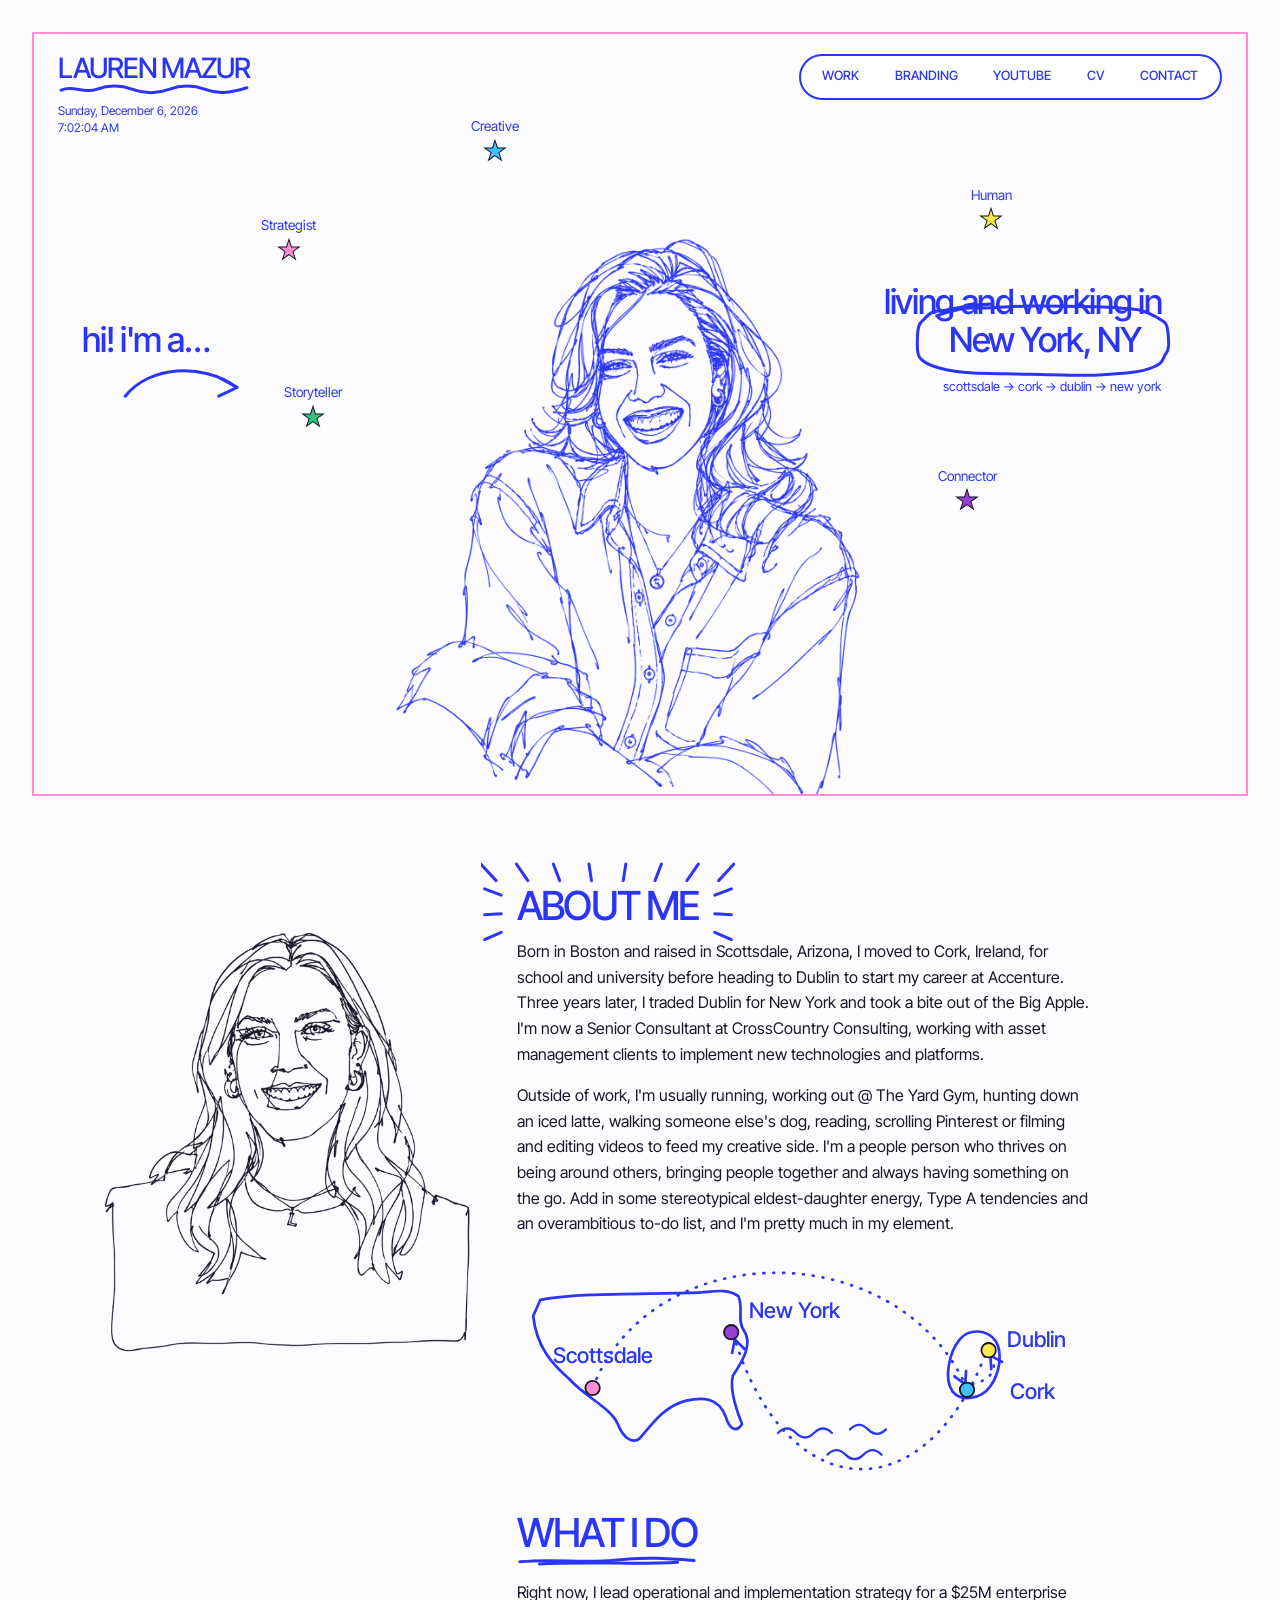
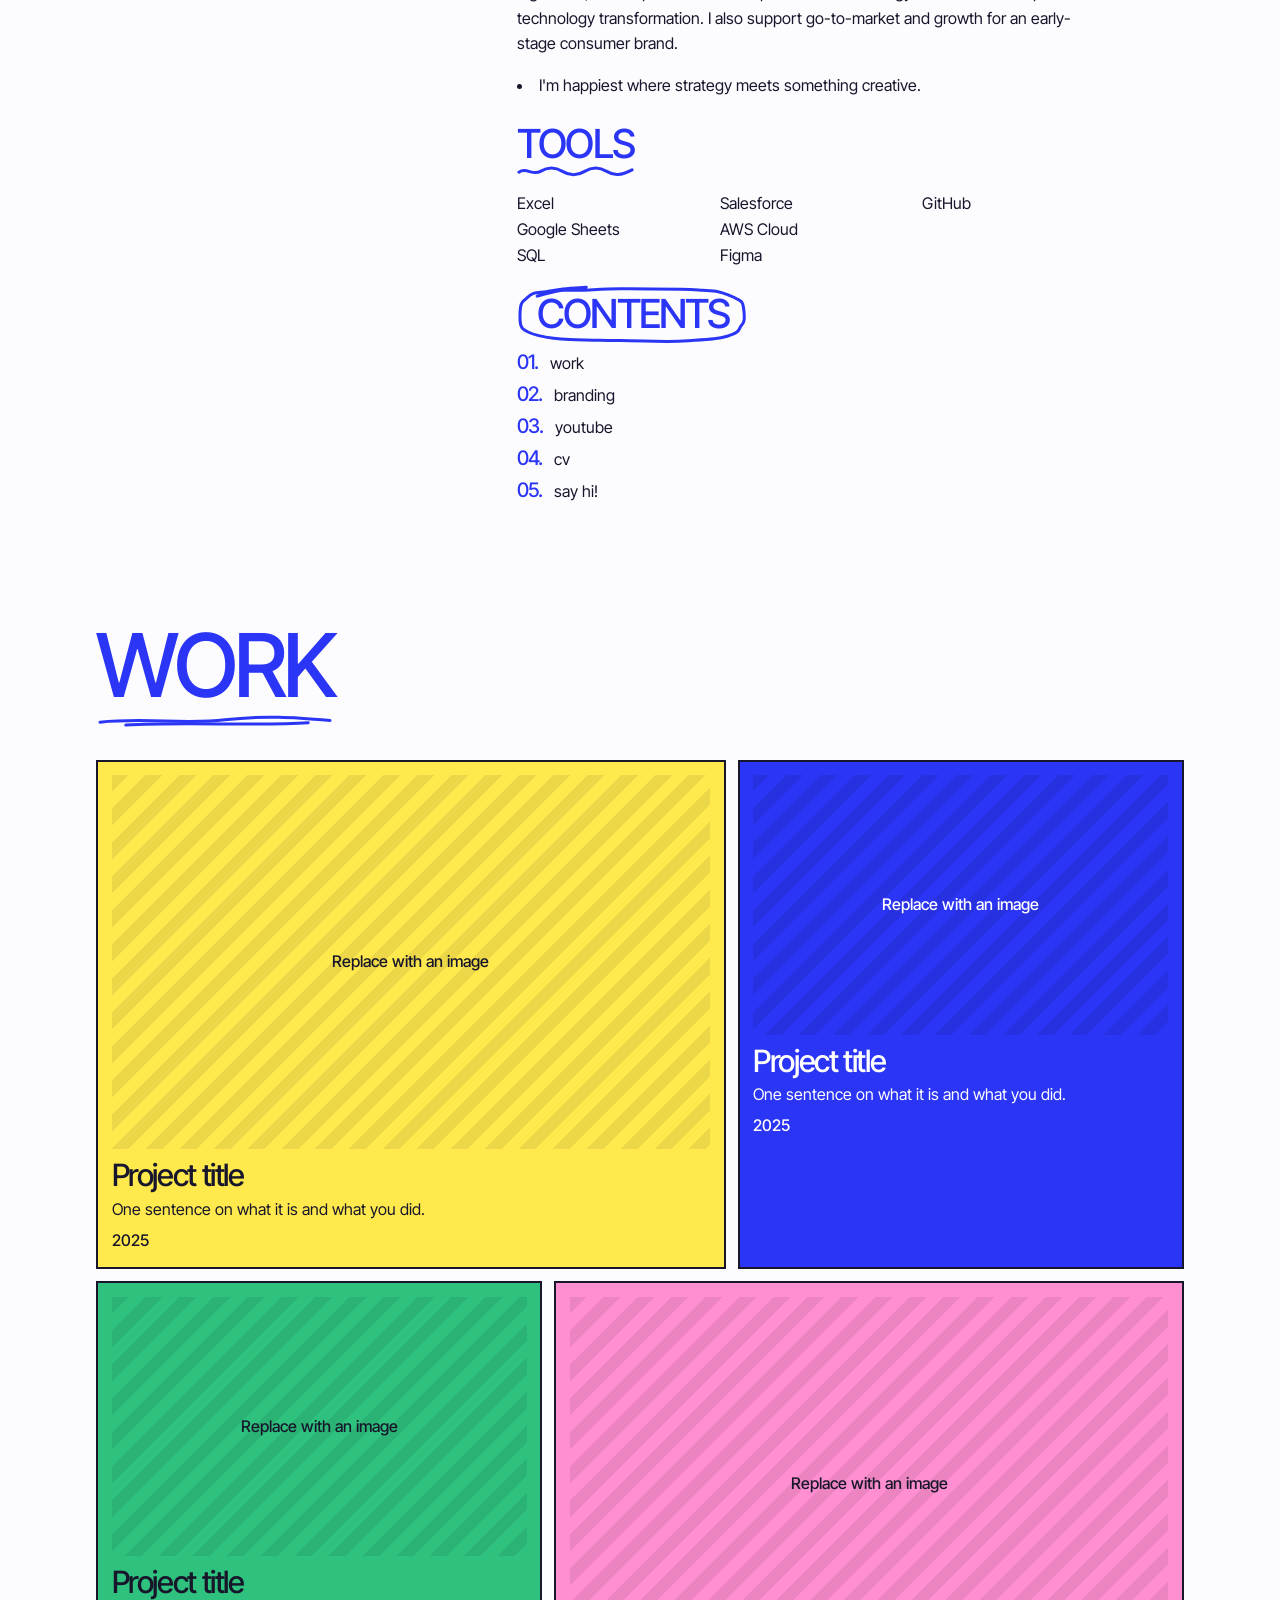
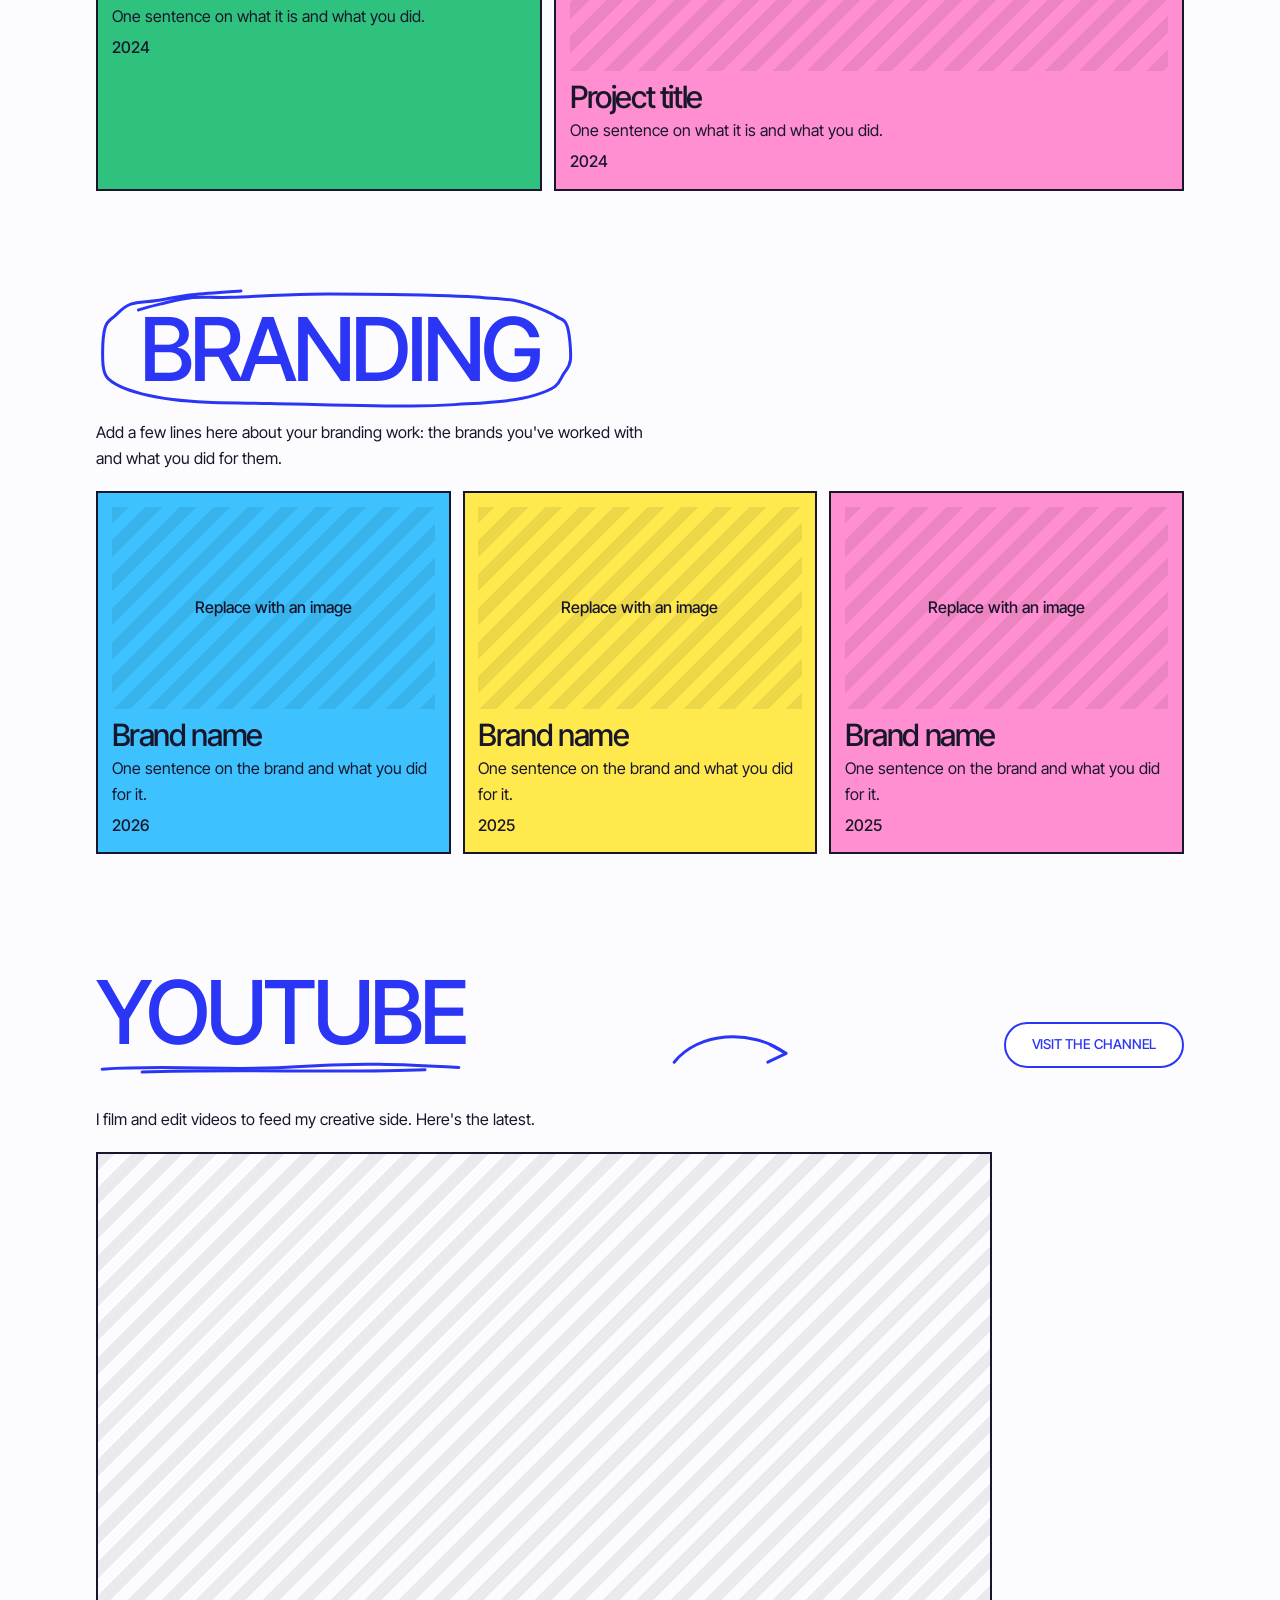
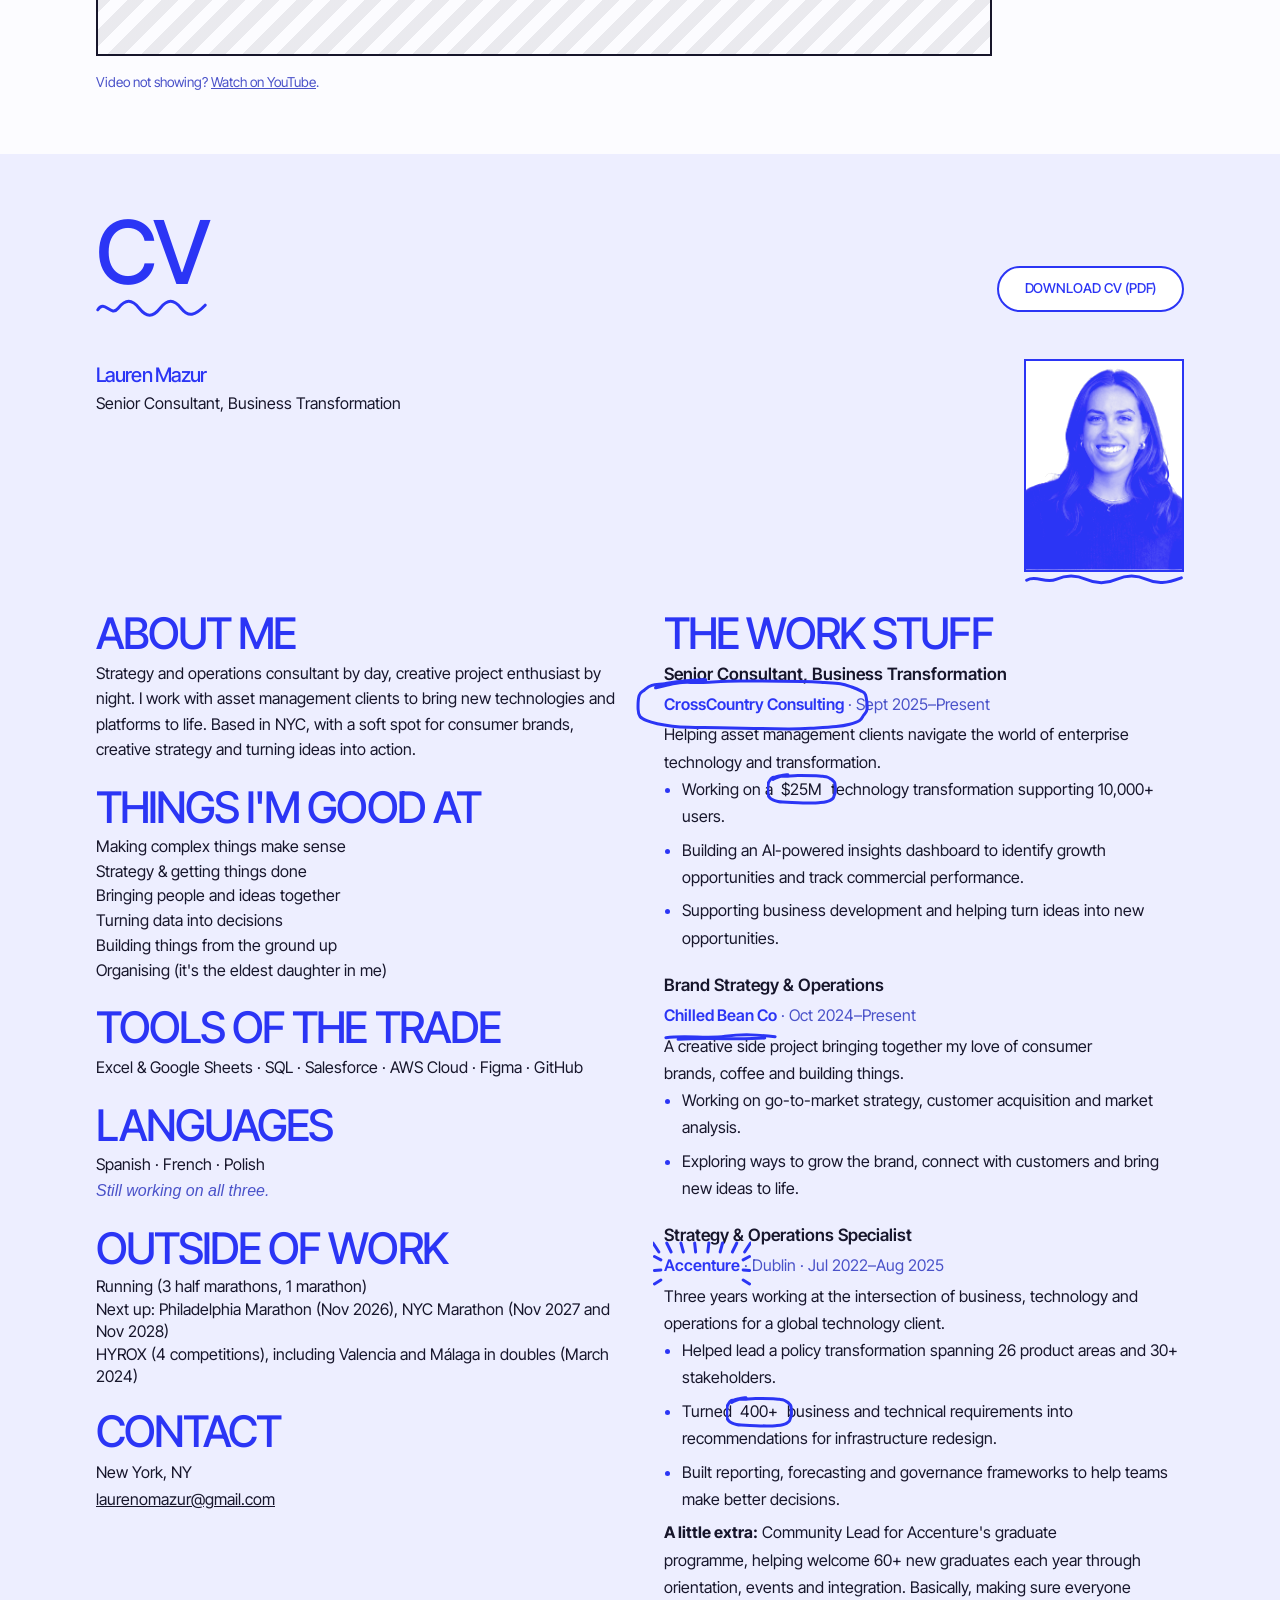
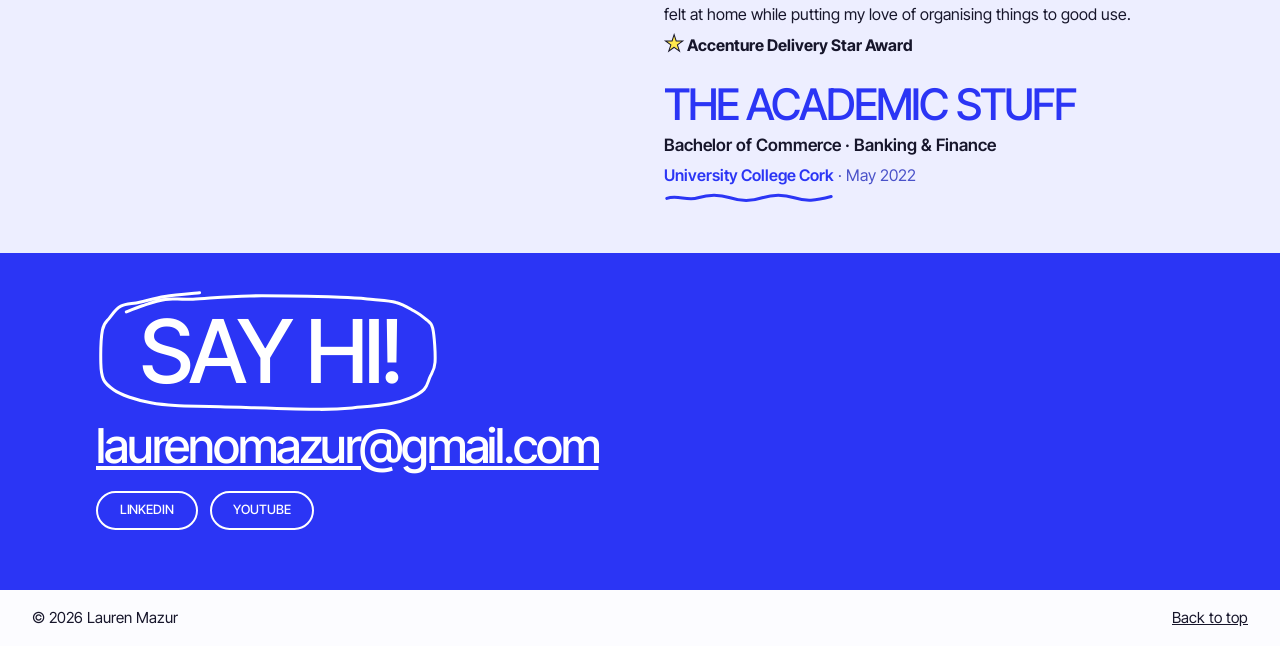
==== commit a29bf955: "Update index.html" ====
--- a/index.html
+++ b/index.html
@@ -27,10 +27,8 @@
 
       <!-- Top left: your name and a live date and time (script.js fills these in) -->
       <div class="stage__logo">
-        <h1 class="logo doodle-host"><a href="#top">Lauren</a><span class="doodle doodle--squiggle" aria-hidden="true"></span></h1>
+        <h1 class="logo doodle-host"><a href="#top">Lauren Mazur </a><span class="doodle doodle--squiggle" aria-hidden="true"></span></h1>
         <!-- EDIT: your job title, so recruiters see it straight away -->
-        <p class="stage__title">Senior Consultant, Business Transformation</p>
-        <a class="sticker sticker--cobalt hero-cv" href="cv.pdf" download>Download CV</a>
         <p class="clock" aria-hidden="true"><span id="date"></span><br><span id="time"></span></p>
       </div>
 
@@ -83,7 +81,7 @@
            Consultant at CrossCountry Consulting, working with asset management clients to implement
            new technologies and platforms.</p>
 
-        <p>Outside of work, I'm usually running, training at The Yard Gym, hunting down an iced
+        <p>Outside of work, I'm usually running, working out @ The Yard Gym, hunting down an iced
            latte, walking someone else's dog, reading, scrolling Pinterest or filming and editing
            videos to feed my creative side. I'm a people person who thrives on being around others,
            bringing people together and always having something on the go. Add in some stereotypical
@@ -109,15 +107,13 @@
               <text x="548" y="162">Cork</text>
             </g>
           </svg>
-          <figcaption>Scottsdale, AZ → Cork, Ireland → Dublin, Ireland → New York, NY</figcaption>
         </figure>
 
         <h2 class="hand-title doodle-host">what i do<span class="doodle doodle--underline" aria-hidden="true"></span></h2>
-        <p>Right now I lead operational and implementation strategy for a $25M enterprise
-           technology transformation, and I built an AI-powered dashboard that tracks growth
-           opportunities and business development performance. I also support go-to-market
-           and growth for an early-stage consumer brand, and I'm happiest where strategy meets
-           something creative.</p>
+        <p>Right now, I lead operational and implementation strategy for a $25M enterprise
+           technology transformation. I also support go-to-market
+           and growth for an early-stage consumer brand.
+          <li>I'm happiest where strategy meets something creative.</li></p>
 
         <h2 class="hand-title doodle-host">tools<span class="doodle doodle--squiggle" aria-hidden="true"></span></h2>
         <ul class="tools">
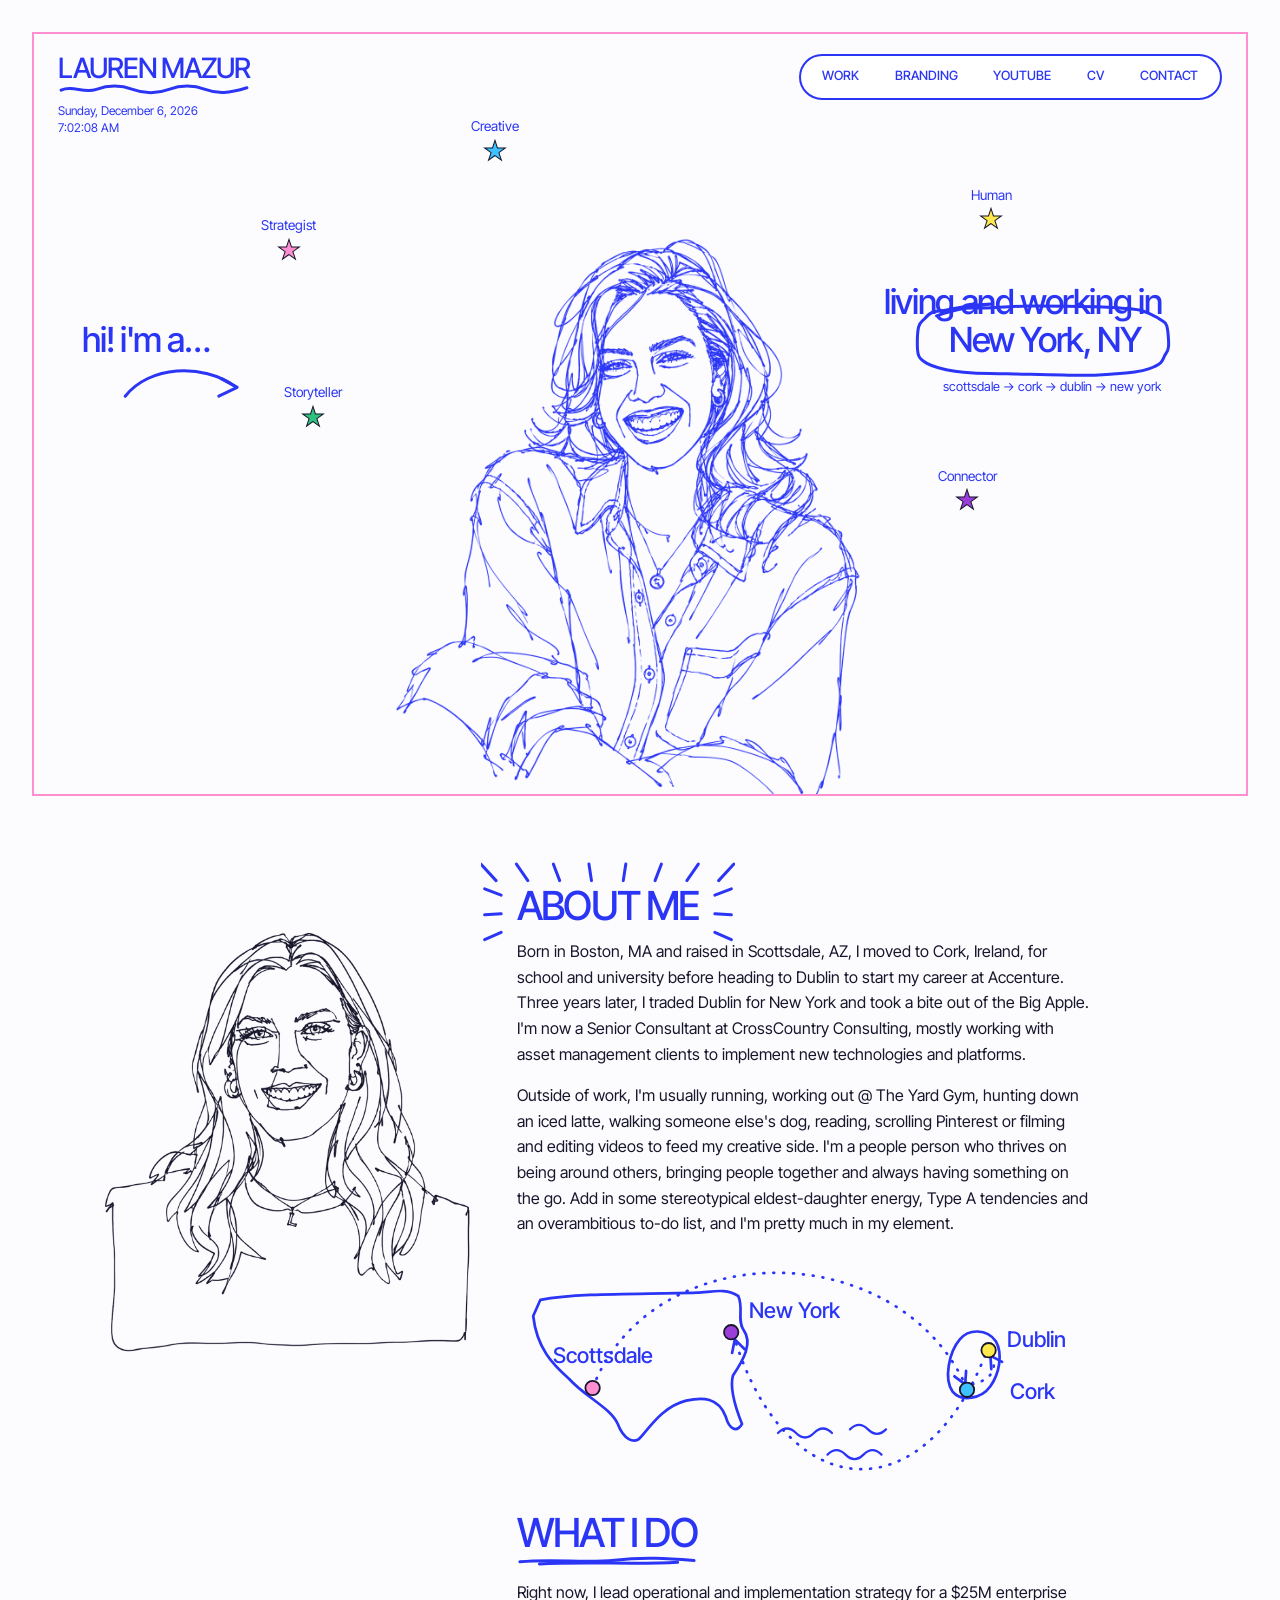
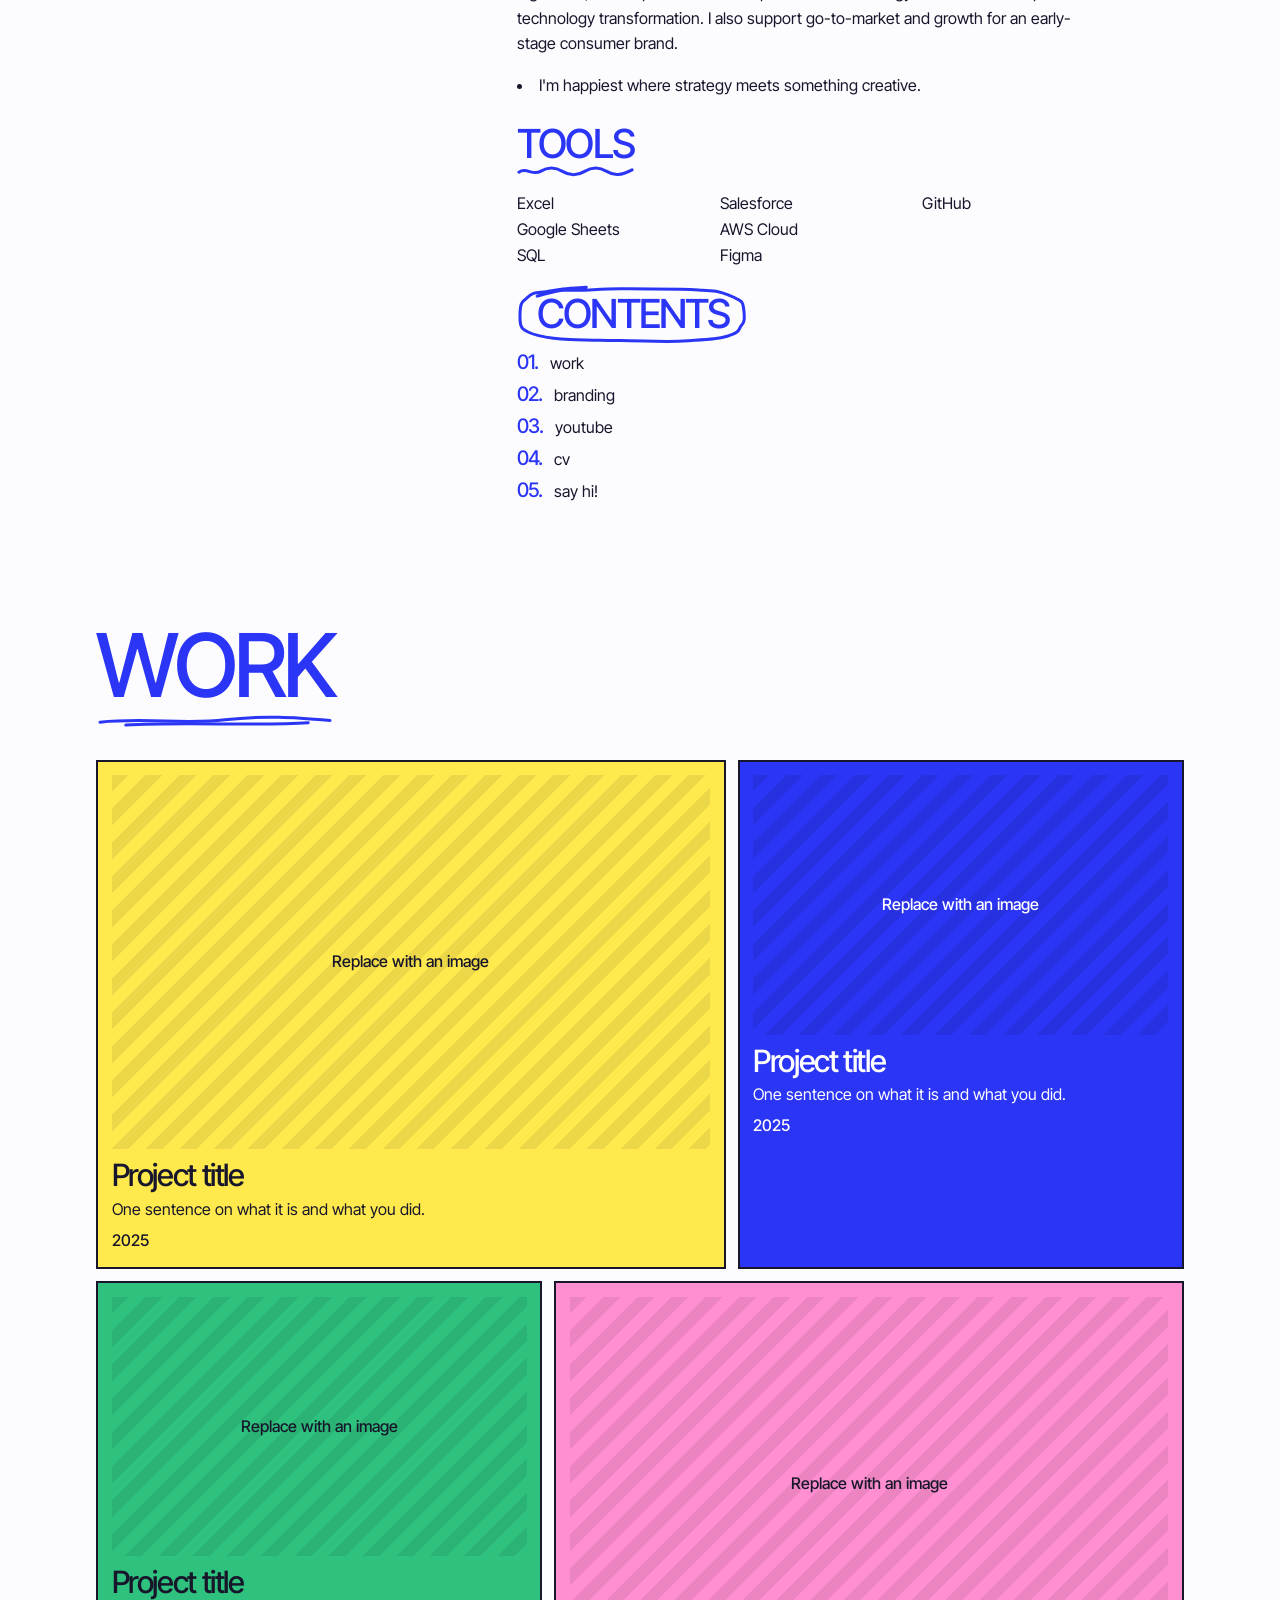
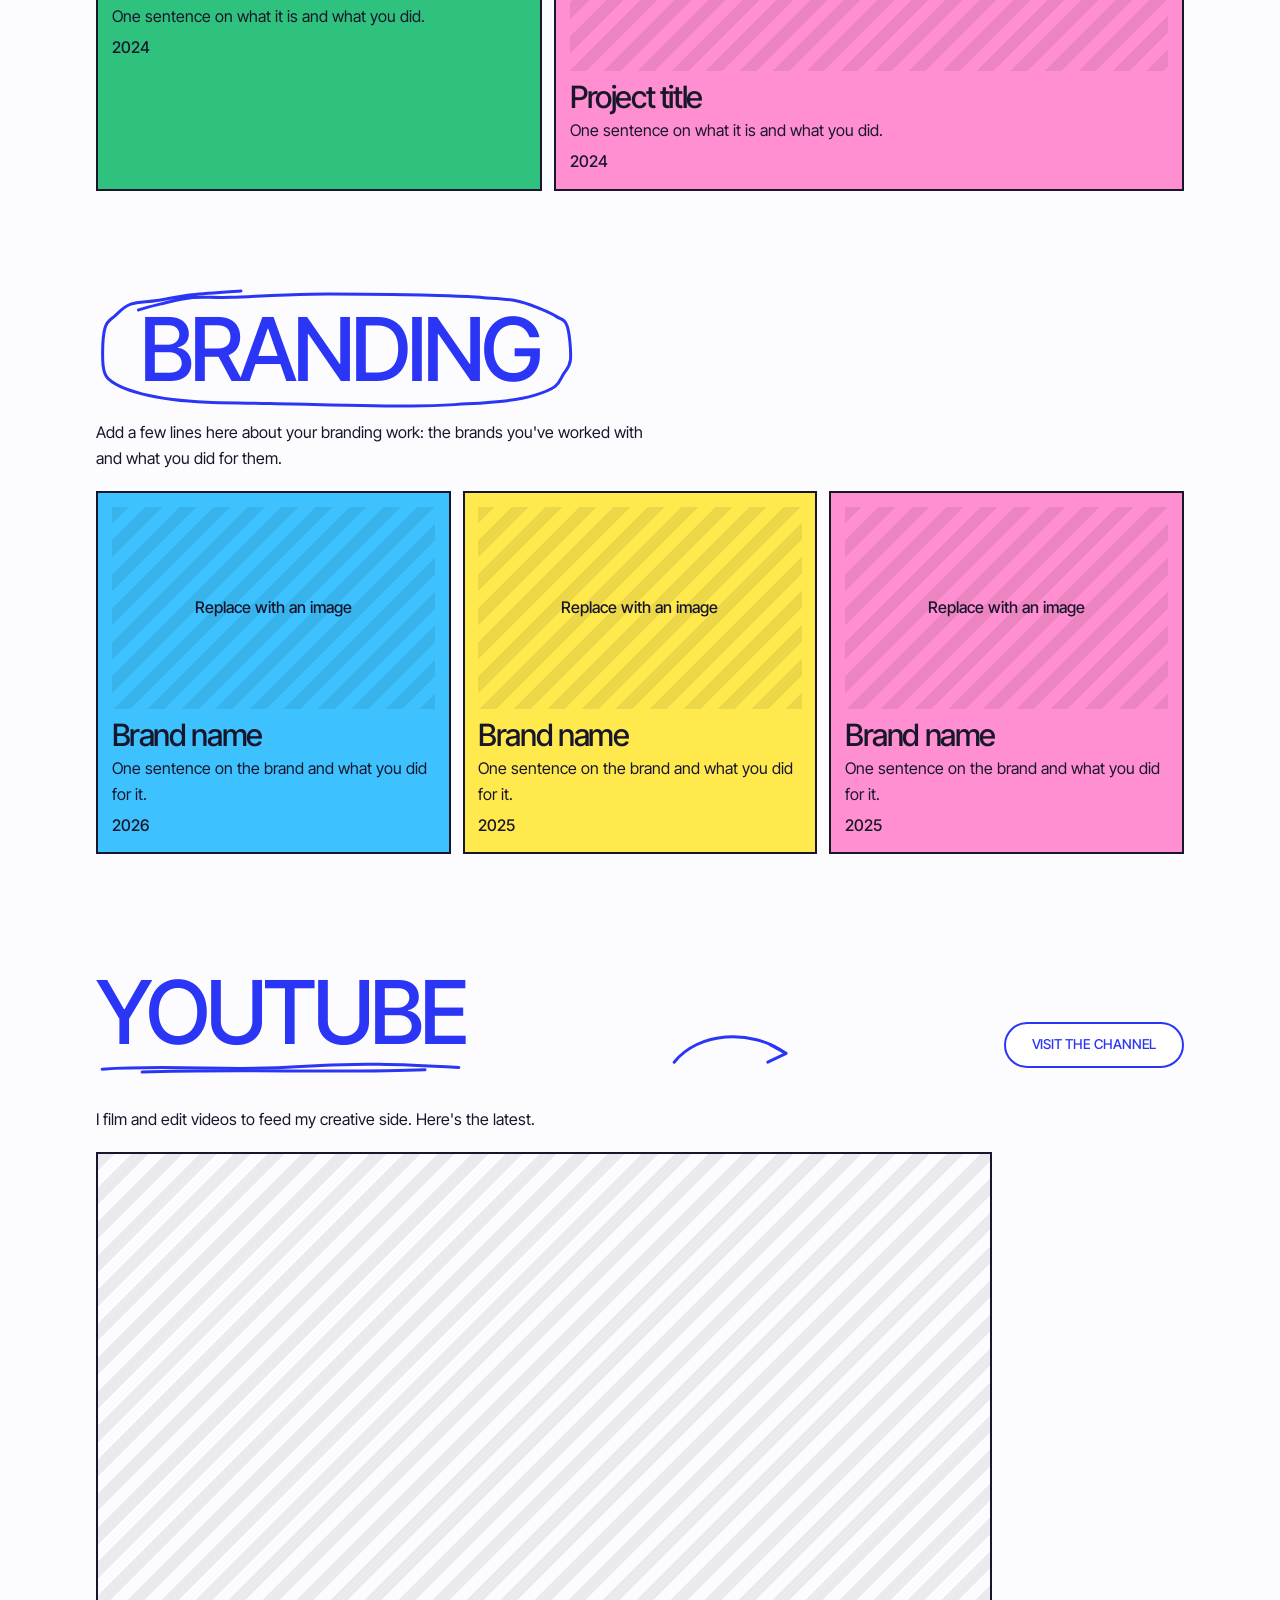
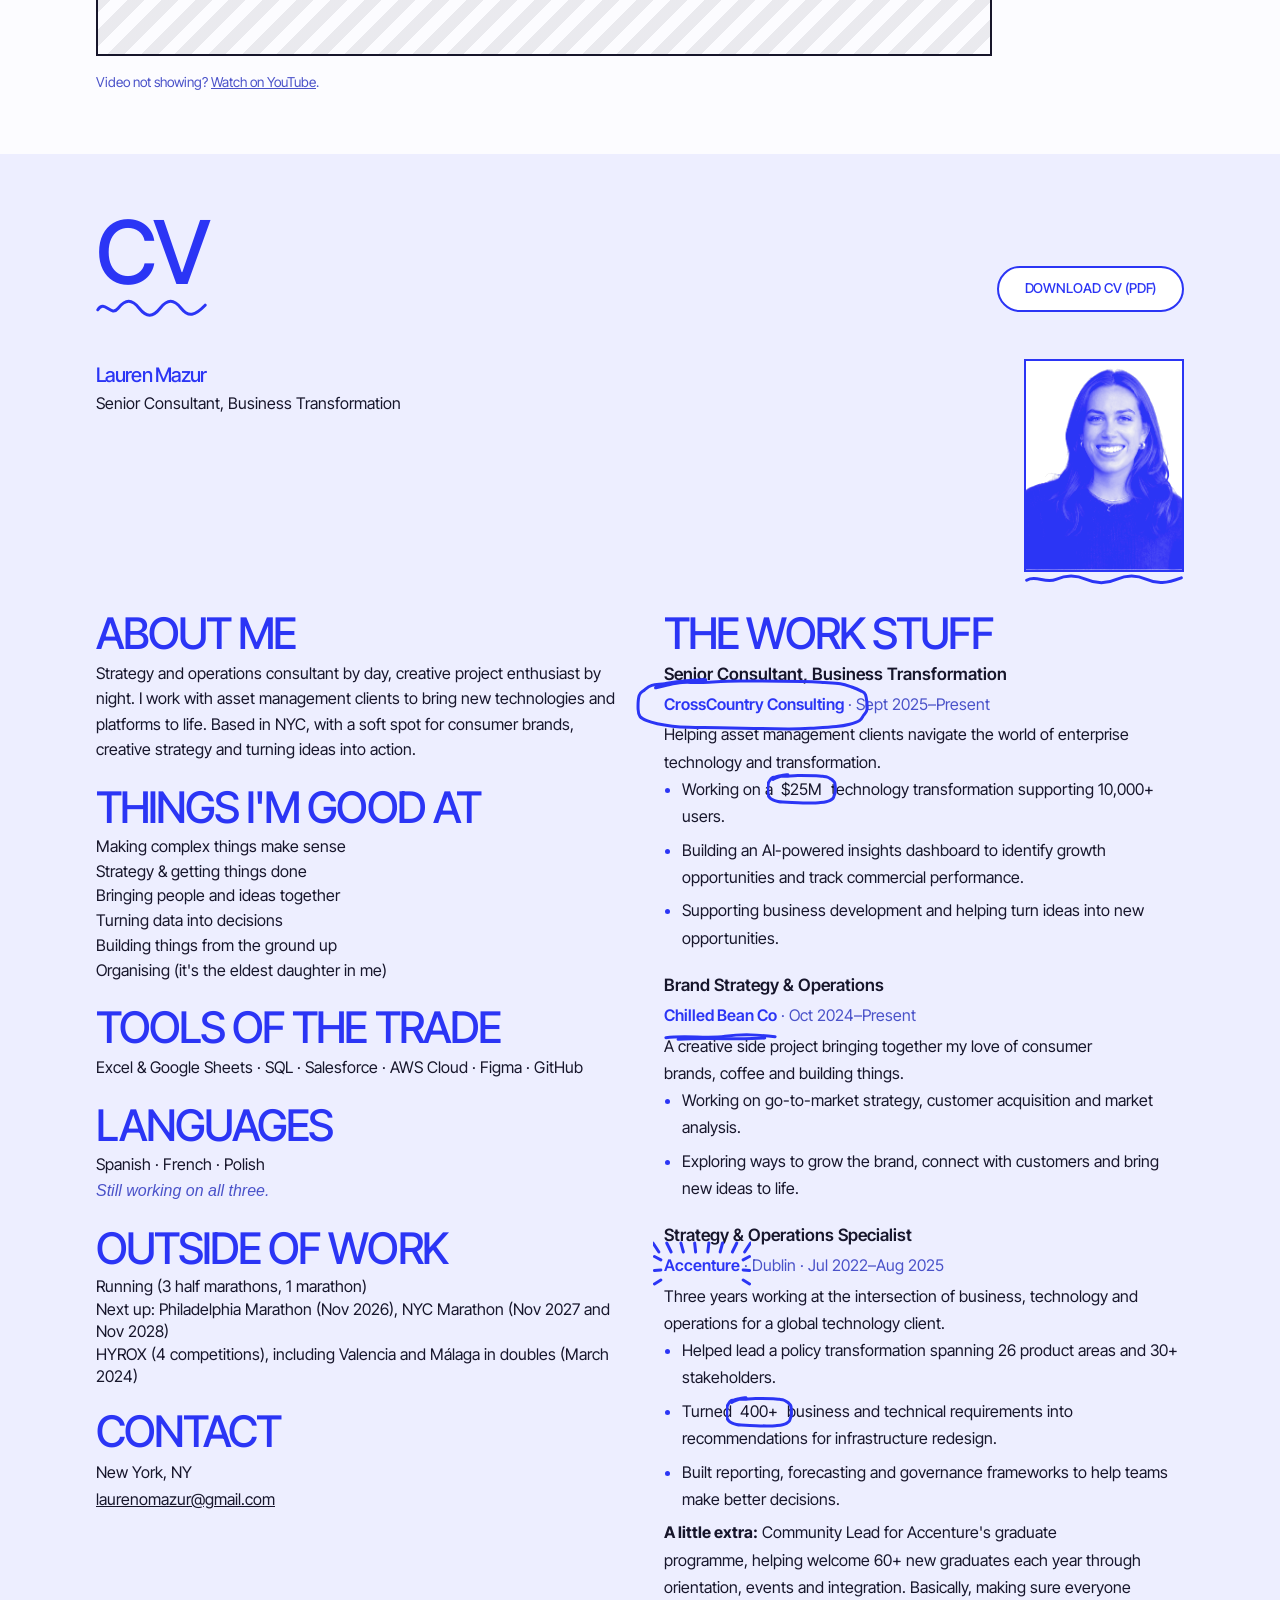
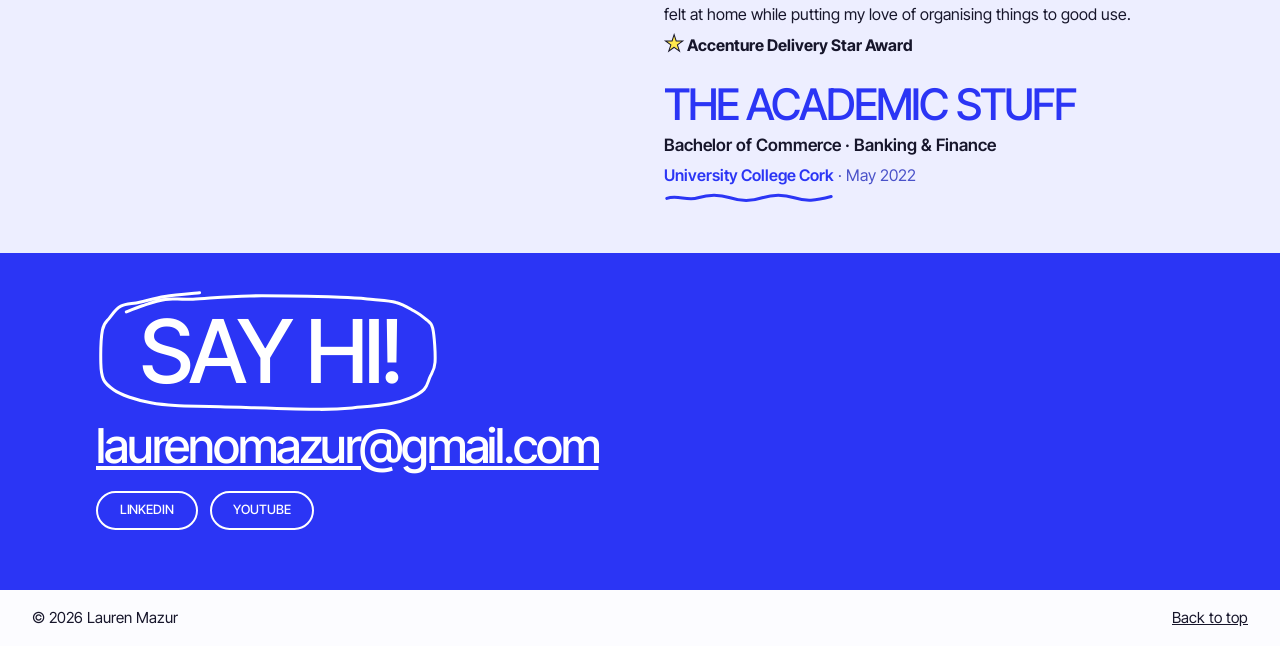
==== commit 17f01ee3: "Update index.html" ====
--- a/index.html
+++ b/index.html
@@ -75,10 +75,10 @@
 
         <h2 class="hand-title doodle-host">about me<span class="doodle doodle--burst" aria-hidden="true"></span></h2>
         <!-- EDIT: check this reads like you -->
-        <p>Born in Boston and raised in Scottsdale, Arizona, I moved to Cork, Ireland, for school and
+        <p>Born in Boston, MA and raised in Scottsdale, AZ, I moved to Cork, Ireland, for school and
            university before heading to Dublin to start my career at Accenture. Three years later,
            I traded Dublin for New York and took a bite out of the Big Apple. I'm now a Senior
-           Consultant at CrossCountry Consulting, working with asset management clients to implement
+           Consultant at CrossCountry Consulting, mostly working with asset management clients to implement
            new technologies and platforms.</p>
 
         <p>Outside of work, I'm usually running, working out @ The Yard Gym, hunting down an iced
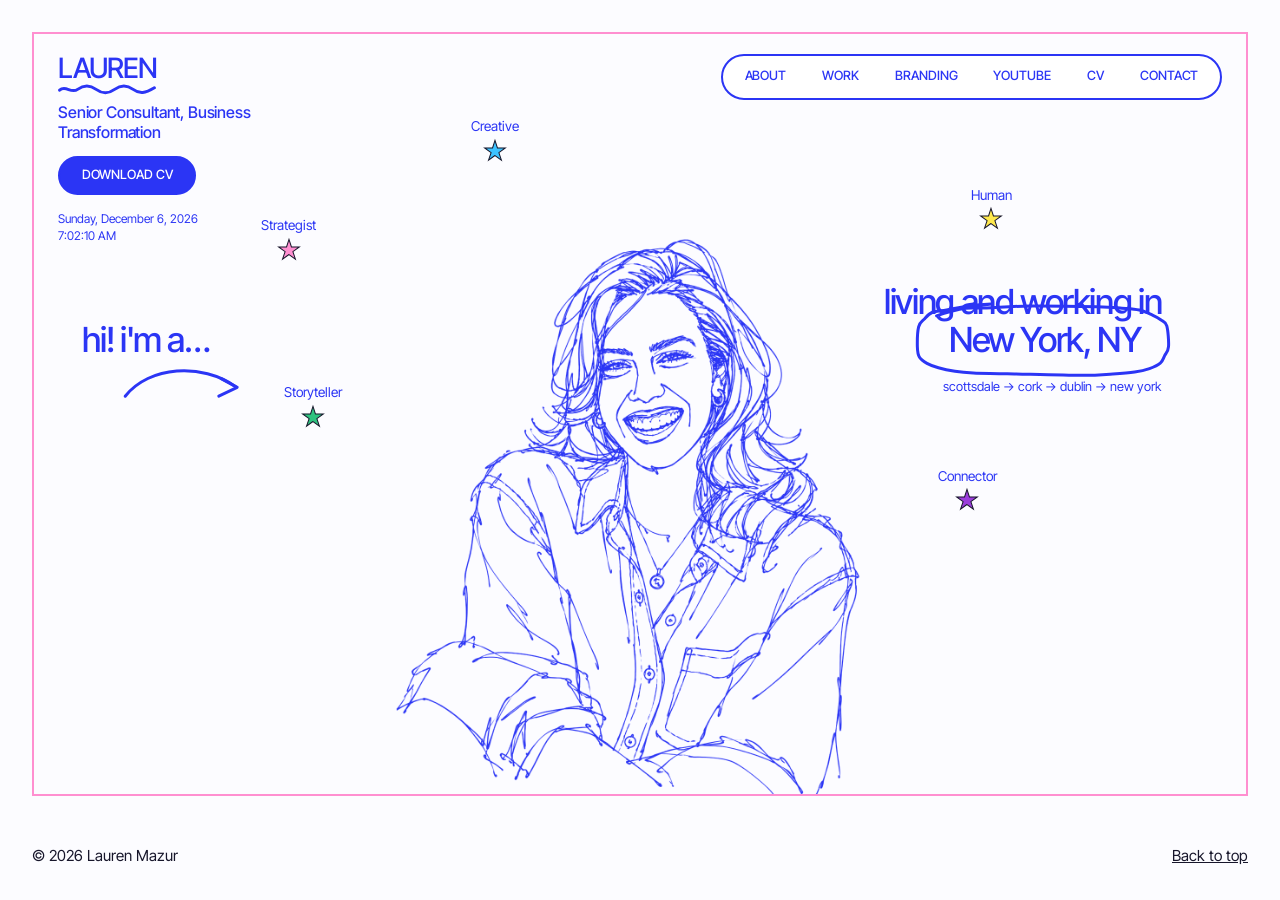
==== commit 890e085f: "Add files via upload" ====
--- a/index.html
+++ b/index.html
@@ -4,7 +4,6 @@
   <meta charset="utf-8">
   <meta name="viewport" content="width=device-width, initial-scale=1">
 
-  <!-- EDIT: the title shows in the browser tab and in Google results -->
   <title>Lauren Mazur | Portfolio</title>
   <meta name="description" content="Strategy, creative work, branding and CV of Lauren Mazur.">
 
@@ -16,29 +15,30 @@
   <link rel="stylesheet" href="style.css">
 </head>
 
-<body>
-  <a class="skip" href="#work">Skip to work</a>
+<body id="top">
+  <a class="skip" href="#main">Skip to content</a>
 
-  <!-- ==================================================
-       HERO: portrait in the middle, words and stars dotted around it
-       ================================================== -->
-  <header class="hero" id="top">
+  <main id="main">
+  <div class="hero">
     <div class="stage">
 
       <!-- Top left: your name and a live date and time (script.js fills these in) -->
       <div class="stage__logo">
-        <h1 class="logo doodle-host"><a href="#top">Lauren Mazur </a><span class="doodle doodle--squiggle" aria-hidden="true"></span></h1>
+        <h1 class="logo doodle-host"><a href="#top">Lauren</a><span class="doodle doodle--squiggle" aria-hidden="true"></span></h1>
         <!-- EDIT: your job title, so recruiters see it straight away -->
+        <p class="stage__title">Senior Consultant, Business Transformation</p>
+        <a class="sticker sticker--cobalt hero-cv" href="cv.pdf" download>Download CV</a>
         <p class="clock" aria-hidden="true"><span id="date"></span><br><span id="time"></span></p>
       </div>
 
       <!-- Top right: the pill menu (hover or tab to a link to highlight it) -->
       <nav class="stage__nav" aria-label="Main">
-        <a class="pill-nav__link" href="#work">Work</a>
-        <a class="pill-nav__link" href="#branding">Branding</a>
-        <a class="pill-nav__link" href="#youtube">YouTube</a>
-        <a class="pill-nav__link" href="#cv">CV</a>
-        <a class="pill-nav__link" href="#contact">Contact</a>
+        <a class="pill-nav__link" href="about.html">About</a>
+        <a class="pill-nav__link" href="work.html">Work</a>
+        <a class="pill-nav__link" href="branding.html">Branding</a>
+        <a class="pill-nav__link" href="youtube.html">YouTube</a>
+        <a class="pill-nav__link" href="cv.html">CV</a>
+        <a class="pill-nav__link" href="contact.html">Contact</a>
       </nav>
 
       <!-- The handwritten notes either side of the portrait -->
@@ -58,344 +58,7 @@
       <img class="stage__portrait" src="portrait-cobalt.png" width="1122" height="1402"
            alt="Line drawing portrait of Lauren, laughing">
     </div>
-  </header>
-
-  <main>
-
-    <!-- ==================================================
-         ABOUT: second drawing on the left, handwritten headings on the right
-         ================================================== -->
-    <section id="about" class="section about">
-      <figure class="about__portrait">
-        <img src="portrait-about.png" width="1122" height="1402"
-             alt="Line drawing portrait of Lauren with long hair, hoop earrings and an L necklace">
-      </figure>
-
-      <div class="about__text">
-
-        <h2 class="hand-title doodle-host">about me<span class="doodle doodle--burst" aria-hidden="true"></span></h2>
-        <!-- EDIT: check this reads like you -->
-        <p>Born in Boston, MA and raised in Scottsdale, AZ, I moved to Cork, Ireland, for school and
-           university before heading to Dublin to start my career at Accenture. Three years later,
-           I traded Dublin for New York and took a bite out of the Big Apple. I'm now a Senior
-           Consultant at CrossCountry Consulting, mostly working with asset management clients to implement
-           new technologies and platforms.</p>
-
-        <p>Outside of work, I'm usually running, working out @ The Yard Gym, hunting down an iced
-           latte, walking someone else's dog, reading, scrolling Pinterest or filming and editing
-           videos to feed my creative side. I'm a people person who thrives on being around others,
-           bringing people together and always having something on the go. Add in some stereotypical
-           eldest-daughter energy, Type A tendencies and an overambitious to-do list, and I'm pretty
-           much in my element.</p>
-
-        <figure class="journey">
-          <svg viewBox="0 0 640 260" role="img" aria-label="Hand-drawn map: Scottsdale, Arizona to Cork, then Dublin in Ireland, then New York">
-            <g fill="none" stroke="currentColor" stroke-width="3" stroke-linecap="round" stroke-linejoin="round">
-              <path d="M18 70 L26 52 C70 44, 140 46, 200 44 C214 44, 232 38, 246 48 C252 62, 244 74, 252 86 C262 100, 252 118, 240 136 C236 150, 242 170, 250 190 C244 200, 236 196, 232 182 C224 160, 206 160, 188 164 C164 170, 150 190, 138 204 C130 214, 118 206, 112 190 C104 172, 76 160, 58 140 C40 124, 22 106, 18 70 Z"/>
-              <path d="M492 96 C502 84, 522 84, 532 98 C540 112, 536 134, 526 148 C516 162, 494 166, 484 154 C474 140, 480 110, 492 96 Z"/>
-              <path d="M290 200 q10 -10 20 0 t20 0 t20 0" stroke-width="2.5"/><path d="M345 224 q10 -10 20 0 t20 0 t20 0" stroke-width="2.5"/><path d="M370 196 q10 -10 20 0 t20 0" stroke-width="2.5"/>
-              <path d="M84 150 C150 -20, 420 -20, 498 146" stroke-dasharray="1 10"/>
-              <path d="M506 146 C530 140, 534 126, 526 114" stroke-dasharray="1 10"/>
-              <path d="M520 114 C450 290, 300 280, 242 96" stroke-dasharray="1 10"/>
-              <path d="M499 131 L498 146 L486 137"/><path d="M527 129 L526 114 L539 121"/><path d="M239 111 L242 96 L253 107"/>
-            </g>
-            <circle cx="84" cy="150" r="8" fill="#FF8FD0" stroke="#17162B" stroke-width="2"/><circle cx="500" cy="152" r="8" fill="#3DC2FF" stroke="#17162B" stroke-width="2"/><circle cx="524" cy="108" r="8" fill="#FFE94D" stroke="#17162B" stroke-width="2"/><circle cx="238" cy="88" r="8" fill="#9B3DDB" stroke="#17162B" stroke-width="2"/>
-            <g fill="currentColor" font-family="Inter Tight, Helvetica, Arial, sans-serif" font-size="24" font-weight="500">
-              <text x="40" y="122">Scottsdale</text>
-              <text x="258" y="72">New York</text>
-              <text x="544" y="104">Dublin</text>
-              <text x="548" y="162">Cork</text>
-            </g>
-          </svg>
-        </figure>
-
-        <h2 class="hand-title doodle-host">what i do<span class="doodle doodle--underline" aria-hidden="true"></span></h2>
-        <p>Right now, I lead operational and implementation strategy for a $25M enterprise
-           technology transformation. I also support go-to-market
-           and growth for an early-stage consumer brand.
-          <li>I'm happiest where strategy meets something creative.</li></p>
-
-        <h2 class="hand-title doodle-host">tools<span class="doodle doodle--squiggle" aria-hidden="true"></span></h2>
-        <ul class="tools">
-          <li>Excel</li>
-          <li>Google Sheets</li>
-          <li>SQL</li>
-          <li>Salesforce</li>
-          <li>AWS Cloud</li>
-          <li>Figma</li>
-          <li>GitHub</li>
-        </ul>
-
-        <h2 class="hand-title hand-title--oval doodle-host">contents<span class="doodle doodle--oval" aria-hidden="true"></span></h2>
-        <!-- These link to the sections further down the page -->
-        <ol class="contents">
-          <li><a href="#work"><span class="contents__n">01.</span>work</a></li>
-          <li><a href="#branding"><span class="contents__n">02.</span>branding</a></li>
-          <li><a href="#youtube"><span class="contents__n">03.</span>youtube</a></li>
-          <li><a href="#cv"><span class="contents__n">04.</span>cv</a></li>
-          <li><a href="#contact"><span class="contents__n">05.</span>say hi!</a></li>
-        </ol>
-      </div>
-    </section>
-
-    <!-- ==================================================
-         WORK (creative projects)
-         ================================================== -->
-    <section id="work" class="section">
-      <h2 class="hand-title hand-title--big doodle-host">work<span class="doodle doodle--underline" aria-hidden="true"></span></h2>
-
-      <div class="work-grid">
-
-        <!-- EDIT each tile: title, description, year, and the link (href).
-             To add an image: delete the <div class="tile__media">…</div> block and put
-             <div class="tile__media"><img src="your-file.jpg" alt="Describe the image"></div>
-             in its place. Upload the image file next to index.html. -->
-        <a id="project-1" class="tile tile--7 tile--butter" href="#">
-          <div class="tile__media">Replace with an image</div>
-          <h3 class="tile__title">Project title</h3>
-          <p class="tile__text">One sentence on what it is and what you did.</p>
-          <p class="tile__year">2025</p>
-        </a>
-
-        <a id="project-2" class="tile tile--5 tile--cobalt" href="#">
-          <div class="tile__media">Replace with an image</div>
-          <h3 class="tile__title">Project title</h3>
-          <p class="tile__text">One sentence on what it is and what you did.</p>
-          <p class="tile__year">2025</p>
-        </a>
-
-        <a id="project-3" class="tile tile--5 tile--mint" href="#">
-          <div class="tile__media">Replace with an image</div>
-          <h3 class="tile__title">Project title</h3>
-          <p class="tile__text">One sentence on what it is and what you did.</p>
-          <p class="tile__year">2024</p>
-        </a>
-
-        <a id="project-4" class="tile tile--7 tile--pink" href="#">
-          <div class="tile__media">Replace with an image</div>
-          <h3 class="tile__title">Project title</h3>
-          <p class="tile__text">One sentence on what it is and what you did.</p>
-          <p class="tile__year">2024</p>
-        </a>
-
-      </div>
-    </section>
-
-    <!-- ==================================================
-         BRANDING (space for your branding projects)
-         ================================================== -->
-    <section id="branding" class="section">
-      <h2 class="hand-title hand-title--big hand-title--oval doodle-host">branding<span class="doodle doodle--oval" aria-hidden="true"></span></h2>
-
-      <!-- EDIT: a few lines on your branding work -->
-      <p class="section__intro">Add a few lines here about your branding work: the brands you've
-         worked with and what you did for them.</p>
-
-      <div class="work-grid">
-        <!-- EDIT each tile: brand name, a sentence on what you did, the year, and a link if there is one.
-             Copy a whole tile to add more. Add photos the same way as in the Work section. -->
-        <a class="tile tile--4 tile--sky" href="#">
-          <div class="tile__media">Replace with an image</div>
-          <h3 class="tile__title">Brand name</h3>
-          <p class="tile__text">One sentence on the brand and what you did for it.</p>
-          <p class="tile__year">2026</p>
-        </a>
-
-        <a class="tile tile--4 tile--butter" href="#">
-          <div class="tile__media">Replace with an image</div>
-          <h3 class="tile__title">Brand name</h3>
-          <p class="tile__text">One sentence on the brand and what you did for it.</p>
-          <p class="tile__year">2025</p>
-        </a>
-
-        <a class="tile tile--4 tile--pink" href="#">
-          <div class="tile__media">Replace with an image</div>
-          <h3 class="tile__title">Brand name</h3>
-          <p class="tile__text">One sentence on the brand and what you did for it.</p>
-          <p class="tile__year">2025</p>
-        </a>
-      </div>
-    </section>
-
-    <!-- ==================================================
-         YOUTUBE
-         ================================================== -->
-    <section id="youtube" class="section">
-      <div class="cv__head">
-        <h2 class="hand-title hand-title--big doodle-host">youtube<span class="doodle doodle--underline" aria-hidden="true"></span></h2>
-        <span class="doodle doodle--arrow doodle--between" aria-hidden="true"></span>
-        <!-- EDIT: your channel link -->
-        <a class="sticker sticker--butter sticker--large" href="https://www.youtube.com/@laurenmzr">Visit the channel</a>
-      </div>
-
-      <!-- EDIT: a line or two on what your channel is about -->
-      <p class="section__intro">I film and edit videos to feed my creative side. Here's the latest.</p>
-
-      <!-- Shows your latest uploads in one player (it lets viewers skip through your videos).
-           To show one specific video instead, use:
-           src="https://www.youtube.com/embed/VIDEO_ID"
-           where VIDEO_ID is the bit after "v=" in the video's web address. -->
-      <div class="videos videos--single">
-        <div class="video">
-          <iframe src="https://www.youtube.com/embed/videoseries?list=UUQfGIuvLhqQfSs390sJ_-EA"
-                  title="Lauren Mazur on YouTube" loading="lazy"
-                  allow="accelerometer; encrypted-media; picture-in-picture; fullscreen"
-                  referrerpolicy="strict-origin-when-cross-origin"
-                  allowfullscreen></iframe>
-        </div>
-      </div>
-      <p class="video-fallback">Video not showing? <a href="https://www.youtube.com/@laurenmzr">Watch on YouTube</a>.</p>
-    </section>
-
-    <!-- ==================================================
-         CV
-         ================================================== -->
-    <section id="cv" class="band band--tint">
-      <div class="section">
-        <div class="cv__head">
-          <h2 class="hand-title hand-title--big doodle-host">cv<span class="doodle doodle--squiggle" aria-hidden="true"></span></h2>
-          <!-- Put your CV file in the same place as index.html and name it cv.pdf -->
-          <a class="sticker sticker--butter sticker--large" href="cv.pdf" download>Download CV (PDF)</a>
-        </div>
-
-        <div class="cv2">
-
-          <!-- Top: name and role on the left, a small framed photo on the right -->
-          <div class="cv2__top">
-            <div>
-              <p class="cv2__name">Lauren Mazur</p>
-              <p class="cv2__role">Senior Consultant, Business Transformation</p>
-            </div>
-            <figure class="cv2__photo">
-              <div class="cv2__frame">
-                <img src="photo-lauren.jpg" width="900" height="881" alt="Photo of Lauren smiling">
-              </div>
-              <span class="doodle doodle--squiggle" aria-hidden="true"></span>
-            </figure>
-          </div>
-
-          <div class="cv2__cols">
-
-            <!-- LEFT column -->
-            <div class="cv2__left">
-              <div>
-                <h3 class="cv2__h">about me</h3>
-                <p>Strategy and operations consultant by day, creative project enthusiast by night.
-                   I work with asset management clients to bring new technologies and platforms to life.
-                   Based in NYC, with a soft spot for consumer brands, creative strategy and turning
-                   ideas into action.</p>
-              </div>
-
-              <div>
-                <h3 class="cv2__h">things i'm good at</h3>
-                <ul class="plain good">
-                  <li>Making complex things make sense</li>
-                  <li>Strategy &amp; getting things done</li>
-                  <li>Bringing people and ideas together</li>
-                  <li>Turning data into decisions</li>
-                  <li>Building things from the ground up</li>
-                  <li>Organising (it's the eldest daughter in me)</li>
-                </ul>
-              </div>
-
-              <div>
-                <h3 class="cv2__h">tools of the trade</h3>
-                <p>Excel &amp; Google Sheets · SQL · Salesforce · AWS Cloud · Figma · GitHub</p>
-              </div>
-
-              <div>
-                <h3 class="cv2__h">languages</h3>
-                <p>Spanish · French · Polish</p>
-                <p class="cv2__note">Still working on all three.</p>
-              </div>
-
-              <div>
-                <h3 class="cv2__h">outside of work</h3>
-                <ul class="plain">
-                  <li>Running (3 half marathons, 1 marathon)</li>
-                  <li>Next up: Philadelphia Marathon (Nov 2026), NYC Marathon (Nov 2027 and Nov 2028)</li>
-                  <li>HYROX (4 competitions), including Valencia and Málaga in doubles (March 2024)</li>
-                </ul>
-              </div>
-
-              <div>
-                <h3 class="cv2__h">contact</h3>
-                <p class="cv2__contact">New York, NY<br>
-                  <a href="mailto:laurenomazur@gmail.com">laurenomazur@gmail.com</a></p>
-              </div>
-            </div>
-
-            <!-- RIGHT column: the work stuff and the academic stuff.
-                 To swap a company name for its logo, see the note in style.css ("LOGO DOODLES"). -->
-            <div class="cv2__right">
-              <div>
-                <h3 class="cv2__h">the work stuff</h3>
-
-                <article class="xp">
-                  <h4 class="xp__role">Senior Consultant, Business Transformation</h4>
-                  <p class="xp__where"><span class="company">CrossCountry Consulting<span class="doodle doodle--oval" aria-hidden="true"></span></span> · Sept 2025–Present</p>
-                  <p class="xp__text">Helping asset management clients navigate the world of enterprise technology and transformation.</p>
-                  <ul class="cv-list">
-                    <li>Working on a <span class="circled">$25M<span class="doodle doodle--oval" aria-hidden="true"></span></span> technology transformation supporting 10,000+ users.</li>
-                    <li>Building an AI-powered insights dashboard to identify growth opportunities and track commercial performance.</li>
-                    <li>Supporting business development and helping turn ideas into new opportunities.</li>
-                  </ul>
-                </article>
-
-                <article class="xp">
-                  <h4 class="xp__role">Brand Strategy &amp; Operations</h4>
-                  <p class="xp__where"><span class="company">Chilled Bean Co<span class="doodle doodle--underline" aria-hidden="true"></span></span> · Oct 2024–Present</p>
-                  <p class="xp__text">A creative side project bringing together my love of consumer brands, coffee and building things.</p>
-                  <ul class="cv-list">
-                    <li>Working on go-to-market strategy, customer acquisition and market analysis.</li>
-                    <li>Exploring ways to grow the brand, connect with customers and bring new ideas to life.</li>
-                  </ul>
-                </article>
-
-                <article class="xp">
-                  <h4 class="xp__role">Strategy &amp; Operations Specialist</h4>
-                  <p class="xp__where"><span class="company">Accenture<span class="doodle doodle--burst" aria-hidden="true"></span></span> · Dublin · Jul 2022–Aug 2025</p>
-                  <p class="xp__text">Three years working at the intersection of business, technology and operations for a global technology client.</p>
-                  <ul class="cv-list">
-                    <li>Helped lead a policy transformation spanning 26 product areas and 30+ stakeholders.</li>
-                    <li>Turned <span class="circled">400+<span class="doodle doodle--oval" aria-hidden="true"></span></span> business and technical requirements into recommendations for infrastructure redesign.</li>
-                    <li>Built reporting, forecasting and governance frameworks to help teams make better decisions.</li>
-                  </ul>
-                  <p class="xp__text xp__extra"><strong>A little extra:</strong> Community Lead for Accenture's graduate programme,
-                    helping welcome 60+ new graduates each year through orientation, events and integration.
-                    Basically, making sure everyone felt at home while putting my love of organising things to good use.</p>
-                  <p class="xp__award"><span class="award__star" aria-hidden="true">★</span> Accenture Delivery Star Award</p>
-                </article>
-              </div>
-
-              <div>
-                <h3 class="cv2__h">the academic stuff</h3>
-                <article class="xp">
-                  <h4 class="xp__role">Bachelor of Commerce · Banking &amp; Finance</h4>
-                  <p class="xp__where"><span class="company">University College Cork<span class="doodle doodle--squiggle" aria-hidden="true"></span></span> · May 2022</p>
-                </article>
-              </div>
-            </div>
-          </div>
-        </div>
-      </div>
-    </section>
-
-    <!-- ==================================================
-         CONTACT
-         ================================================== -->
-    <section id="contact" class="band band--cobalt">
-      <div class="section">
-        <h2 class="hand-title hand-title--big hand-title--oval doodle-host">say hi!<span class="doodle doodle--oval" aria-hidden="true"></span></h2>
-        <!-- EDIT: your email (twice: in the link and in the text) -->
-        <a class="contact__email" href="mailto:laurenomazur@gmail.com">laurenomazur@gmail.com</a>
-        <div class="contact__links">
-          <!-- EDIT: your links -->
-          <a class="sticker sticker--pink"   href="https://www.linkedin.com/in/your-name">LinkedIn</a>
-          <a class="sticker sticker--butter" href="https://www.youtube.com/@laurenmzr">YouTube</a>
-        </div>
-      </div>
-    </section>
+  </div>
   </main>
 
   <footer class="footer">
--- a/style.css
+++ b/style.css
@@ -974,3 +974,41 @@
 .contact__email { font-size: clamp(1.25rem, 4vw, 3rem); }
 .contact__links { margin-top: 1.25rem; }
 .footer { padding-block: 1rem; }
+
+
+/* =========================================================
+   SEPARATE PAGES: sticky menu bar on every page except home
+   ========================================================= */
+.site-header {
+  position: sticky;
+  top: 0;
+  z-index: 20;
+  background: var(--paper);
+  border-bottom: 1px solid rgba(43, 53, 245, .18);
+}
+.site-header__inner {
+  display: flex;
+  flex-wrap: wrap;
+  align-items: center;
+  justify-content: space-between;
+  gap: .75rem;
+  max-width: 72rem;
+  margin: 0 auto;
+  padding: .75rem var(--gutter);
+}
+.site-header__logo {
+  color: var(--cobalt);
+  font-size: 1.5rem;
+  font-weight: 500;
+  letter-spacing: -0.045em;
+  line-height: 1;
+  text-decoration: none;
+  text-transform: uppercase;
+}
+.site-header .stage__nav { position: static; }
+
+/* the page you are on stays highlighted in the menu */
+.pill-nav__link[aria-current="page"] { background: var(--cobalt); color: #fff; }
+
+main { min-height: 55vh; }
+.band--cobalt { min-height: 50vh; }
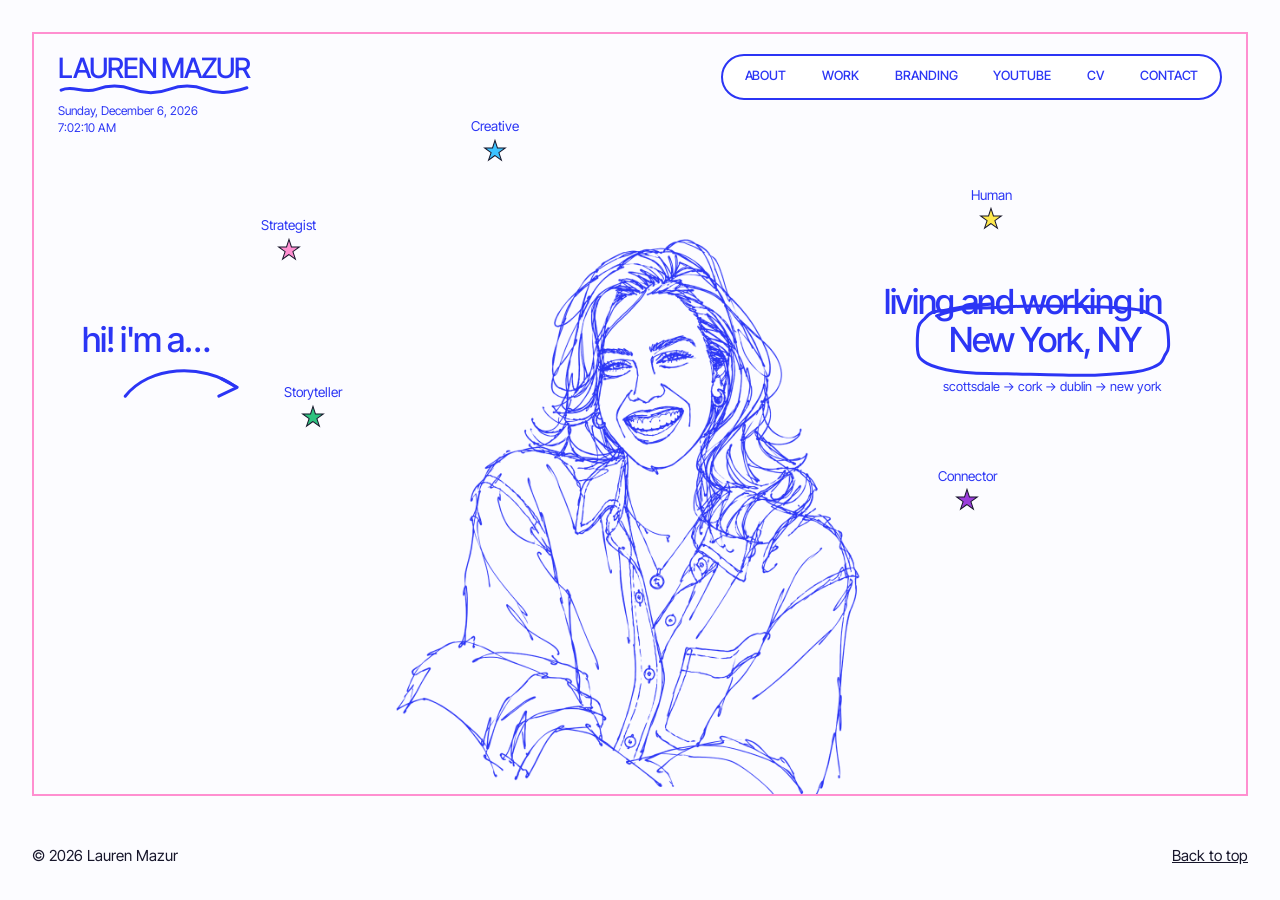
==== commit ebf2d64b: "Update index.html" ====
--- a/index.html
+++ b/index.html
@@ -24,10 +24,8 @@
 
       <!-- Top left: your name and a live date and time (script.js fills these in) -->
       <div class="stage__logo">
-        <h1 class="logo doodle-host"><a href="#top">Lauren</a><span class="doodle doodle--squiggle" aria-hidden="true"></span></h1>
+        <h1 class="logo doodle-host"><a href="#top">Lauren Mazur</a><span class="doodle doodle--squiggle" aria-hidden="true"></span></h1>
         <!-- EDIT: your job title, so recruiters see it straight away -->
-        <p class="stage__title">Senior Consultant, Business Transformation</p>
-        <a class="sticker sticker--cobalt hero-cv" href="cv.pdf" download>Download CV</a>
         <p class="clock" aria-hidden="true"><span id="date"></span><br><span id="time"></span></p>
       </div>
 
